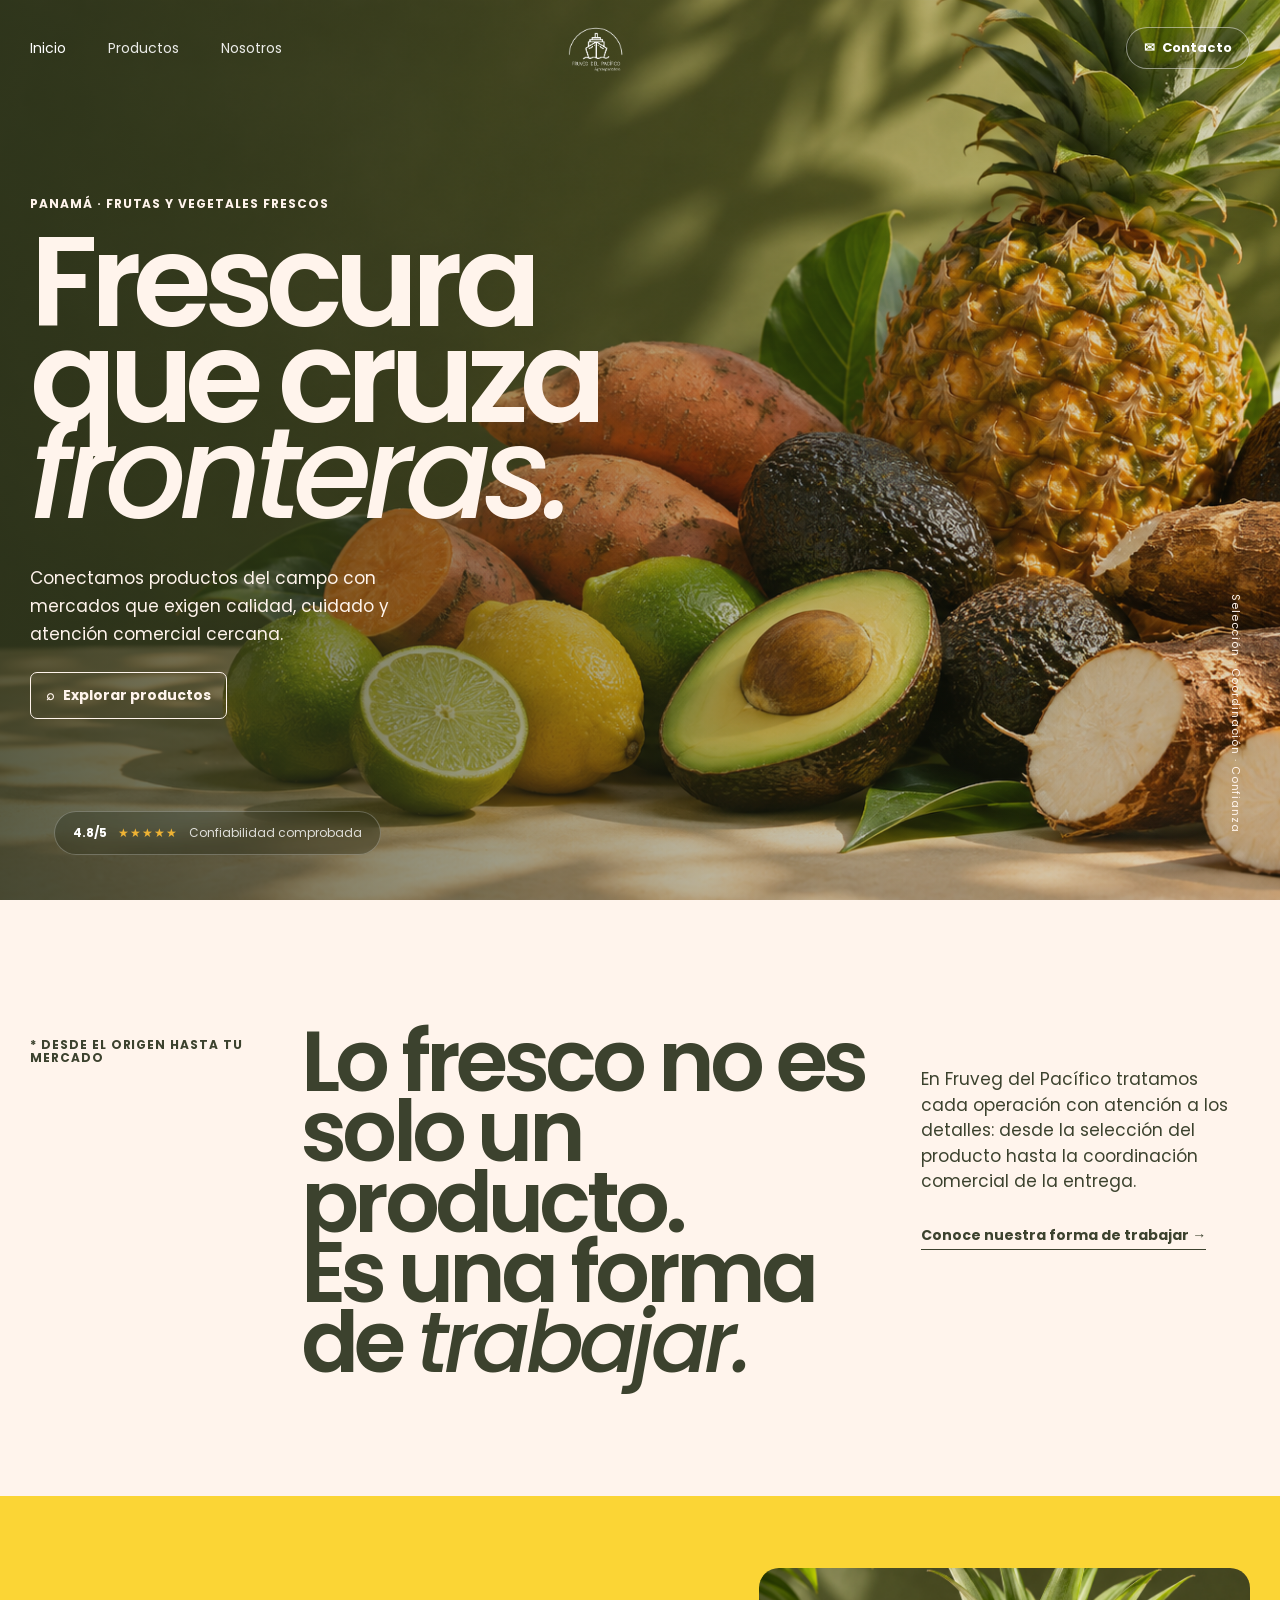
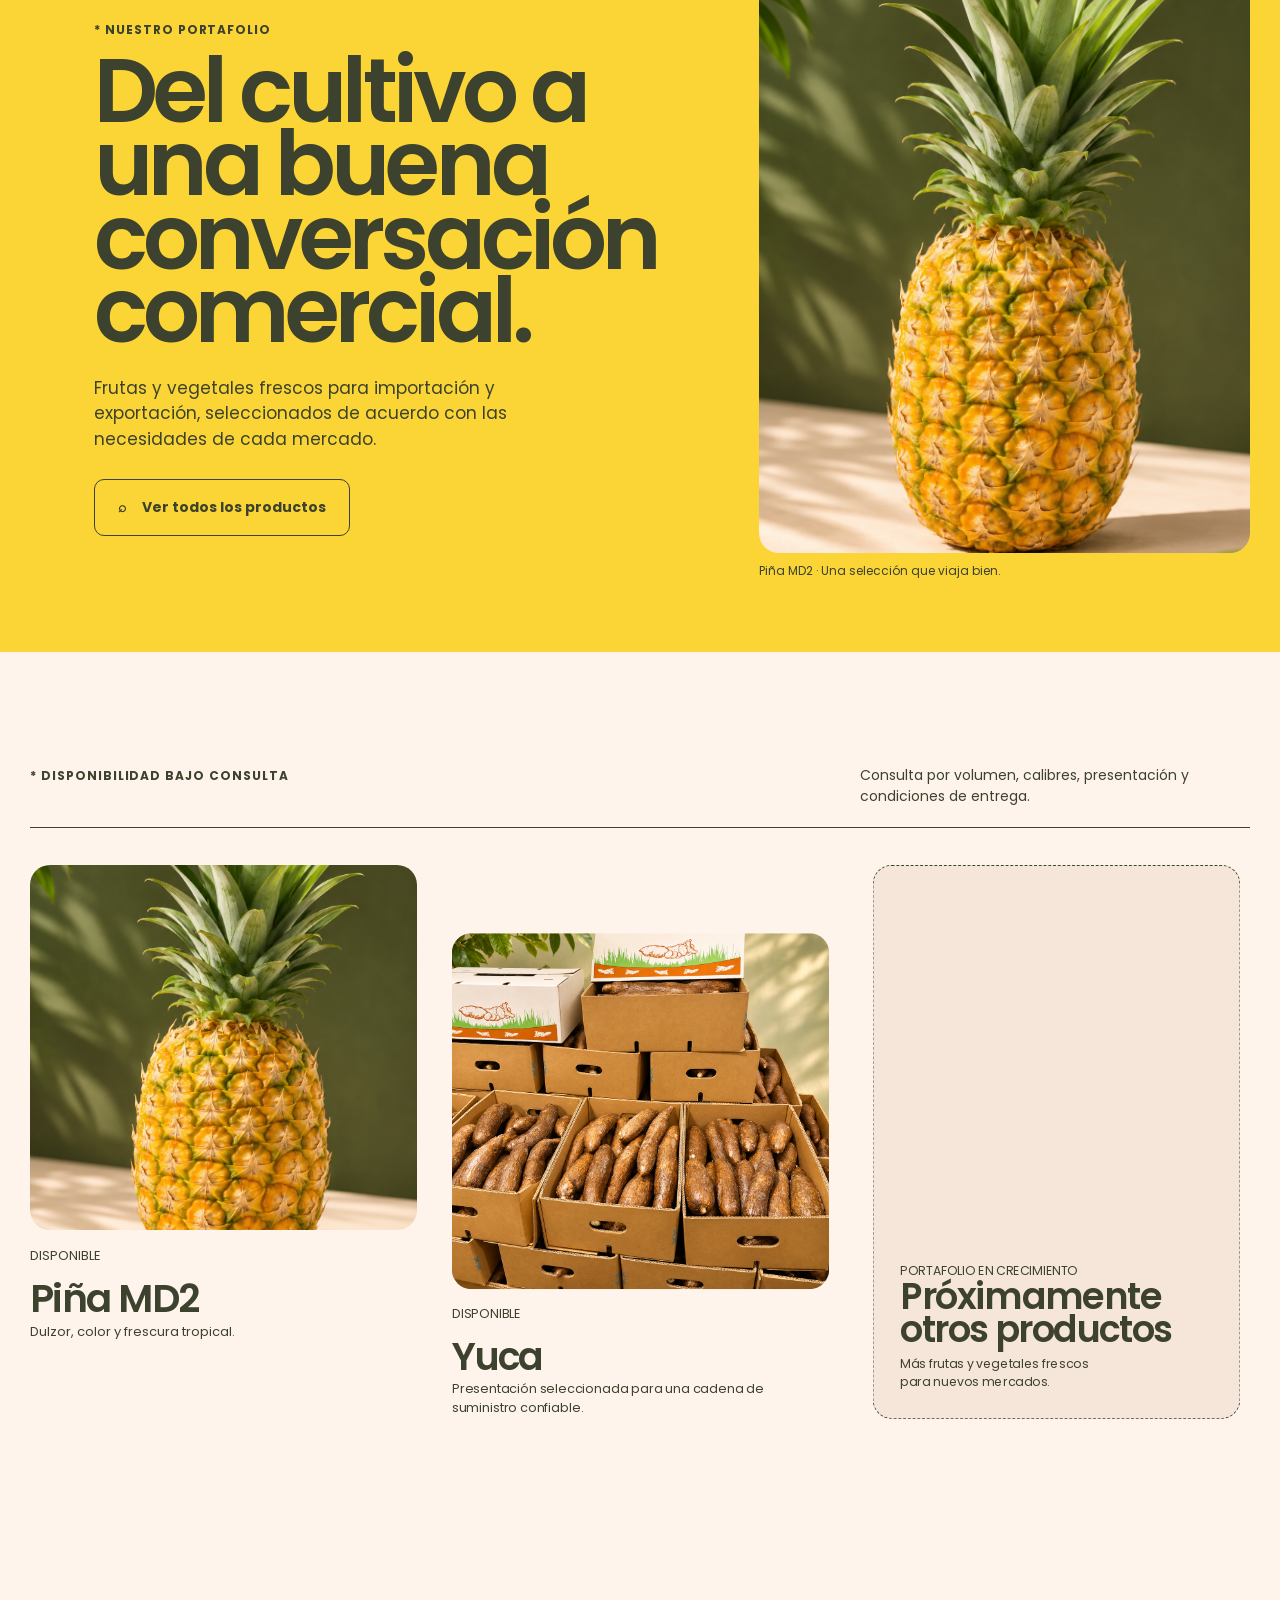
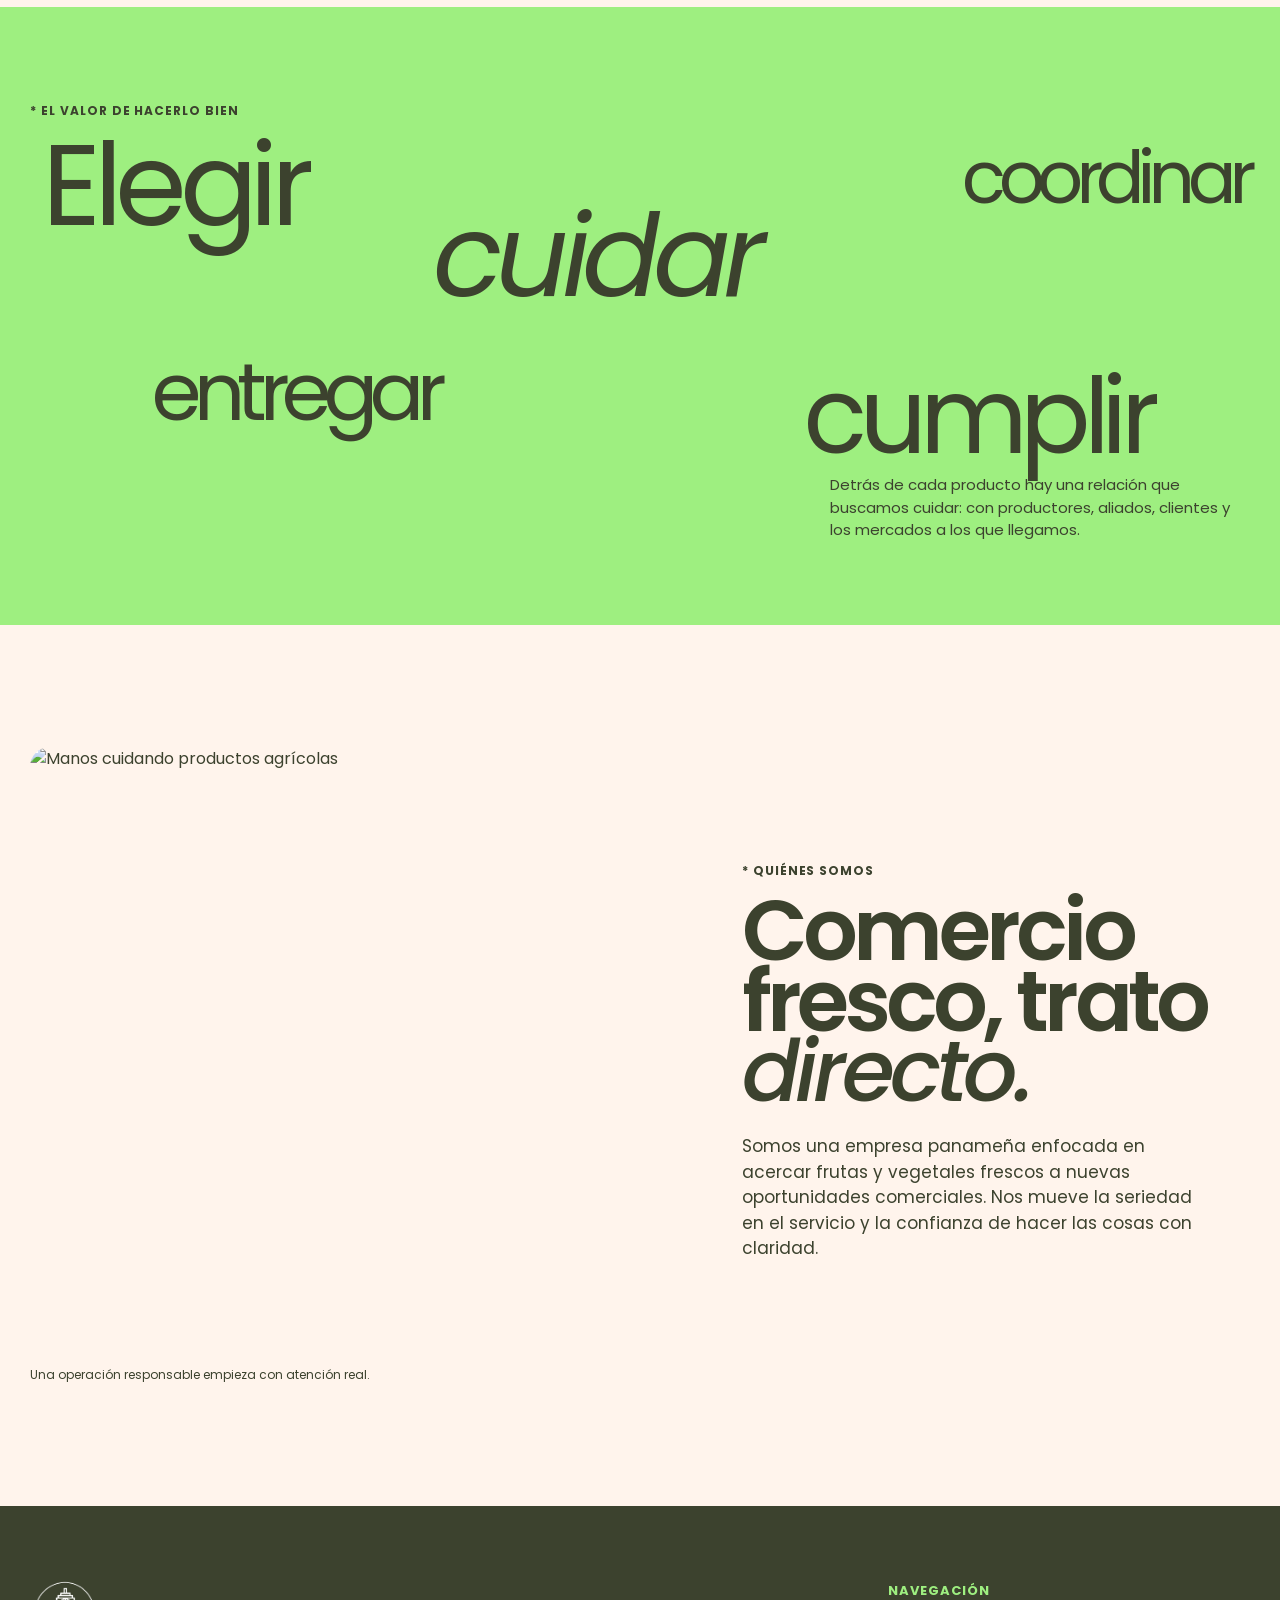
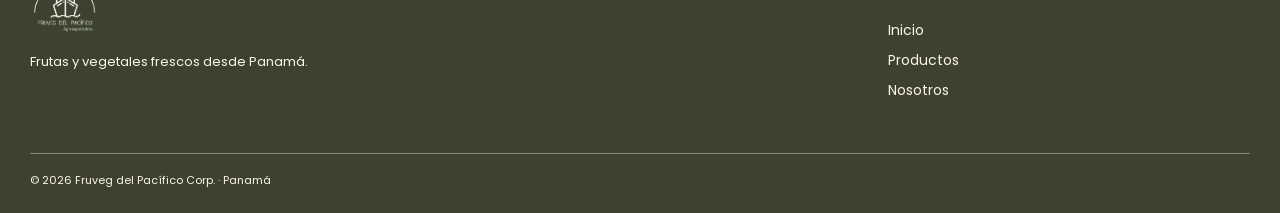
==== index.html @ 5fc692c6 "Add Fruveg favicon" ====
<!doctype html>
<html lang="es">
<head>
  <meta charset="utf-8">
  <meta name="viewport" content="width=device-width,initial-scale=1">
  <link rel="icon" type="image/png" sizes="192x192" href="resources/favicon.png">
  <link rel="apple-touch-icon" href="resources/favicon.png">
  <meta name="description" content="Fruveg del Pacífico conecta productos frescos de Panamá con mercados internacionales.">
  <title>Fruveg del Pacífico | Frescura que cruza fronteras</title>
  <link rel="preconnect" href="https://fonts.googleapis.com">
  <link rel="preconnect" href="https://fonts.gstatic.com" crossorigin>
  <link href="https://fonts.googleapis.com/css2?family=Poppins:ital,wght@0,400;0,500;0,600;0,700;1,500;1,600&display=swap" rel="stylesheet">
  <link rel="stylesheet" href="home.css">
  <link rel="stylesheet" href="branding.css">
  <link rel="stylesheet" href="enhancements.css">
</head>
<body>
  <div class="skiper10-preloader" aria-label="Cargando sitio"><div class="skiper10-stairs" aria-hidden="true"><i></i><i></i><i></i><i></i><i></i><i></i></div><img class="skiper10-mark" src="resources/logo-olive.png" alt=""></div>
  <a class="skip" href="#contenido">Saltar al contenido</a>

  <header class="site-header figma-home-header">
    <div class="nav-wrap">
      <nav id="main-nav" aria-label="Navegación principal"><a class="active" href="#inicio">Inicio</a><a href="productos.html">Productos</a><a href="#nosotros">Nosotros</a></nav>
      <a class="wordmark" href="#inicio" aria-label="Fruveg del Pacífico, inicio"><span>Fruveg</span><small>del Pacífico</small></a>
      <div class="header-tools"><a class="contact-pill" href="mailto:jorgepenadogrande@gmail.com"><span aria-hidden="true">✉</span><span class="button-label">Contacto</span></a><button class="mobile-menu" aria-expanded="false" aria-controls="main-nav" aria-label="Abrir menú"><span aria-hidden="true">☰</span><span class="button-label">Menú</span></button></div>
    </div>
  </header>

  <main id="contenido">
    <section id="inicio" class="hero figma-home-hero" aria-labelledby="hero-title">
      <img src="resources/hero-produce.png" alt="Piña, aguacate Hass, limón, camote y yuca frescos">
      <div class="hero-shade"></div>
      <div class="hero-content">
        <p class="kicker">PANAMÁ · FRUTAS Y VEGETALES FRESCOS</p>
        <h1 id="hero-title">Frescura<br>que cruza<br><em>fronteras.</em></h1>
        <div class="hero-bottom"><p>Conectamos productos del campo con mercados que exigen calidad, cuidado y atención comercial cercana.</p><a class="outline-button" href="productos.html"><span aria-hidden="true">⌕</span> Explorar productos</a></div>
      </div>
      <div class="hero-reliability" aria-label="Confiabilidad 4.8 de 5 estrellas"><span class="reliability-score">4.8/5</span><span class="reliability-stars" aria-hidden="true">★★★★★</span><span>Confiabilidad comprobada</span></div>
      <p class="hero-side">Selección · Coordinación · Confianza</p>
    </section>

    <section class="intro-band"><div class="loose-container intro-grid"><p class="micro">* DESDE EL ORIGEN HASTA TU MERCADO</p><h2>Lo fresco no es solo un producto.<br>Es una forma de <em>trabajar.</em></h2><div><p>En Fruveg del Pacífico tratamos cada operación con atención a los detalles: desde la selección del producto hasta la coordinación comercial de la entrega.</p><a class="text-link" href="#nosotros">Conoce nuestra forma de trabajar →</a></div></div></section>

    <section id="productos" class="mustard-band"><div class="loose-container product-feature"><div class="feature-copy"><p class="micro">* NUESTRO PORTAFOLIO</p><h2>Del cultivo a una buena conversación comercial.</h2><p>Frutas y vegetales frescos para importación y exportación, seleccionados de acuerdo con las necesidades de cada mercado.</p><a class="ink-button" href="productos.html"><span aria-hidden="true">⌕</span> Ver todos los productos</a></div><figure><img src="resources/pina-md2-editorial.png" alt="Piña MD2 en cultivo"><figcaption>Piña MD2 · Una selección que viaja bien.</figcaption></figure></div></section>

    <section class="product-notes"><div class="loose-container"><div class="section-top"><p class="micro">* DISPONIBILIDAD BAJO CONSULTA</p><p>Consulta por volumen, calibres, presentación y condiciones de entrega.</p></div><div class="product-row skiper16-stack"><article class="product-card"><img src="resources/pina-md2-editorial.png" alt="Piña MD2 fresca"><p class="tag">DISPONIBLE</p><h3>Piña MD2</h3><p>Dulzor, color y frescura tropical.</p></article><article class="product-card"><img src="resources/yuca-editorial.png" alt="Yuca fresca en cajas de exportación"><p class="tag">DISPONIBLE</p><h3>Yuca</h3><p>Presentación seleccionada para una cadena de suministro confiable.</p></article><article class="product-card coming-soon"><p class="tag">PORTAFOLIO EN CRECIMIENTO</p><h3>Próximamente otros productos</h3><p>Más frutas y vegetales frescos para nuevos mercados.</p></article></div></div></section>

    <section class="green-band"><div class="loose-container"><p class="micro">* EL VALOR DE HACERLO BIEN</p><div class="word-cluster" aria-label="Nuestros valores"><span>Elegir</span><span>cuidar</span><span>coordinar</span><span>entregar</span><span>cumplir</span></div><p class="green-note">Detrás de cada producto hay una relación que buscamos cuidar: con productores, aliados, clientes y los mercados a los que llegamos.</p></div></section>

    <section id="nosotros" class="story-section"><div class="loose-container story-split"><figure><img src="https://images.unsplash.com/photo-1464226184884-fa280b87c399?auto=format&fit=crop&w=1300&q=85" alt="Manos cuidando productos agrícolas"><figcaption>Una operación responsable empieza con atención real.</figcaption></figure><div><p class="micro">* QUIÉNES SOMOS</p><h2>Comercio fresco, trato <em>directo.</em></h2><p>Somos una empresa panameña enfocada en acercar frutas y vegetales frescos a nuevas oportunidades comerciales. Nos mueve la seriedad en el servicio y la confianza de hacer las cosas con claridad.</p></div></div></section>
  </main>

  <footer><div class="loose-container footer-grid"><div><a class="wordmark" href="#inicio"><span>Fruveg</span><small>del Pacífico</small></a><p>Frutas y vegetales frescos desde Panamá.</p></div><div><p class="micro">NAVEGACIÓN</p><a href="#inicio">Inicio</a><a href="productos.html">Productos</a><a href="#nosotros">Nosotros</a></div></div><div class="loose-container copyright">© 2026 Fruveg del Pacífico Corp. · Panamá</div></footer>
  <script src="landing.js"></script>
</body>
</html>
---- home.css ----
:root{--ink:#3c422e;--cream:#fff4ec;--peach:#f6e6d9;--green:#9eef80;--yellow:#fbd535;--cta:#d1e030;--body:'Lora',Georgia,serif;--display:'Cormorant Garamond',Georgia,serif}*{box-sizing:border-box}html{scroll-behavior:smooth}body{margin:0;background:var(--cream);color:var(--ink);font:16px/1.5 var(--body)}a{color:inherit;text-decoration:none}img{display:block;width:100%;object-fit:cover}.skip{position:absolute;left:-9999px}.skip:focus{left:20px;top:20px;z-index:100;background:var(--cream);padding:10px}.loose-container{width:min(1370px,calc(100% - 60px));margin:auto}.site-header{height:92px;background:var(--cream);border-bottom:1px solid var(--ink);position:relative;z-index:10}.nav-wrap{height:100%;width:min(1370px,calc(100% - 60px));margin:auto;display:flex;align-items:center;justify-content:space-between;gap:28px}.wordmark{display:flex;flex-direction:column;font-family:var(--display);font-size:33px;font-weight:700;line-height:.62;letter-spacing:-.04em}.wordmark small{font:600 10px/1 var(--body);letter-spacing:.15em;text-transform:uppercase;margin:8px 0 0 2px}.site-header nav{display:flex;gap:27px;margin-left:auto;font-size:14px}.site-header nav a{border-bottom:1px solid transparent;padding:8px 0}.site-header nav a:hover,.site-header nav .active{border-color:var(--ink)}.contact-pill{border:1px solid var(--ink);border-radius:999px;padding:10px 17px;font-size:13px;font-weight:700;white-space:nowrap}.contact-pill:hover{background:var(--cta)}.mobile-menu{display:none;background:none;border:0;color:var(--ink);font:700 14px var(--body)}.hero{min-height:calc(100vh - 92px);min-height:720px;position:relative;overflow:hidden;color:var(--cream);background:var(--ink)}.hero>img{position:absolute;inset:0;height:100%;object-position:center}.hero-shade{position:absolute;inset:0;background:linear-gradient(90deg,rgba(42,50,28,.77),rgba(42,50,28,.28) 60%,rgba(42,50,28,.12))}.hero-content{position:relative;z-index:1;width:min(1370px,calc(100% - 60px));margin:auto;padding:112px 0 60px}.kicker,.micro{font-size:12px;font-weight:700;letter-spacing:.08em;line-height:1.1}.hero h1{margin:24px 0 42px;font:600 clamp(72px,10vw,150px)/.75 var(--display);letter-spacing:-.065em}.hero h1 em,h2 em{font-weight:500}.hero-bottom{display:flex;align-items:end;gap:45px}.hero-bottom p{max-width:375px;margin:0;font-size:17px}.outline-button,.ink-button,.cream-button{display:inline-flex;align-items:center;gap:16px;border:1px solid currentColor;border-radius:10px;padding:17px 23px;font-size:14px;font-weight:700;transition:.2s}.outline-button:hover{background:var(--cream);color:var(--ink)}.hero-side{position:absolute;z-index:1;right:25px;bottom:67px;writing-mode:vertical-rl;font-size:11px;letter-spacing:.08em}.intro-band{padding:126px 0 118px}.intro-grid{display:grid;grid-template-columns:.55fr 1.4fr .8fr;align-items:start;gap:45px}.intro-grid h2,.feature-copy h2,.story-split h2,.contact-layout h2{font:600 clamp(54px,6.7vw,101px)/.82 var(--display);letter-spacing:-.055em;margin:0}.intro-grid>div{padding-top:24px}.intro-grid>div p{font-size:17px}.text-link{display:inline-block;margin-top:13px;border-bottom:1px solid var(--ink);font-size:14px;font-weight:700;padding-bottom:3px}.text-link:hover{color:#6d8238}.mustard-band{background:var(--yellow);padding:72px 0}.product-feature{display:grid;grid-template-columns:1fr 1fr;gap:8vw;align-items:center}.feature-copy{padding:25px 0 25px 5vw}.feature-copy h2{font-size:clamp(60px,7vw,107px);margin:18px 0 28px}.feature-copy>p:not(.micro){font-size:17px;max-width:430px}.ink-button{margin-top:10px}.ink-button:hover{background:var(--ink);color:var(--yellow)}.product-feature figure,.story-split figure{margin:0}.product-feature img{height:585px;border-radius:20px}.product-feature figcaption,.story-split figcaption{font-size:12px;margin-top:9px}.product-notes{padding:105px 0 123px}.section-top{display:flex;justify-content:space-between;align-items:baseline;border-bottom:1px solid var(--ink);padding-bottom:20px}.section-top p:last-child{max-width:390px;margin:0;font-size:14px}.product-row{display:grid;grid-template-columns:1.15fr 1fr 1fr;gap:30px;margin:37px 0}.product-row article:nth-child(2){padding-top:70px}.product-row article:nth-child(3){padding-top:25px}.product-row img{height:365px;border-radius:20px}.product-row h3{font:600 39px/.9 var(--display);letter-spacing:-.04em;margin:16px 0 6px}.product-row p{font-size:13px;margin:0}.green-band{overflow:hidden;background:var(--green);padding:85px 0 68px}.word-cluster{height:330px;position:relative;font-family:var(--display);font-size:clamp(54px,9vw,139px);line-height:.72;letter-spacing:-.065em}.word-cluster span{position:absolute}.word-cluster span:nth-child(1){top:15px;left:1%}.word-cluster span:nth-child(2){top:86px;left:33%;font-style:italic}.word-cluster span:nth-child(3){top:23px;right:0;font-size:.63em}.word-cluster span:nth-child(4){bottom:38px;left:10%;font-size:.7em}.word-cluster span:nth-child(5){bottom:5px;right:8%;font-size:.91em}.green-note{max-width:420px;margin-left:auto;font-size:15px}.story-section{padding:122px 0}.story-split{display:grid;grid-template-columns:1.08fr .92fr;gap:9vw;align-items:center}.story-split img{height:610px;border-radius:20px}.story-split h2{margin:18px 0 28px}.story-split p:not(.micro){font-size:17px;max-width:460px}.contact-band{background:var(--peach);padding:100px 0}.contact-layout{display:grid;grid-template-columns:.7fr 1.5fr .8fr;gap:35px;align-items:end}.contact-layout h2{font-size:clamp(62px,7vw,110px)}.contact-layout>div p{font-size:16px}.cream-button{margin-top:10px;background:var(--cream)}.cream-button:hover{background:var(--cta)}footer{background:var(--ink);color:var(--cream);padding:65px 0 24px}footer .wordmark{font-size:37px}footer .micro{color:var(--green)}.footer-grid{display:grid;grid-template-columns:1.6fr .65fr 1fr;gap:30px;padding-bottom:52px}.footer-grid p{font-size:13px}.footer-grid>div:nth-child(n+2){display:flex;flex-direction:column;gap:9px;font-size:14px}.footer-grid a:hover{color:var(--green)}.copyright{border-top:1px solid rgba(255,244,236,.4);padding-top:18px;font-size:11px}@media(max-width:760px){.loose-container,.nav-wrap,.hero-content{width:min(100% - 34px,1370px)}.site-header{height:77px}.site-header nav{display:none;position:absolute;left:0;right:0;top:77px;background:var(--cream);padding:24px 17px;border-bottom:1px solid var(--ink);flex-direction:column;gap:14px}.site-header nav.open{display:flex}.mobile-menu{display:block;margin-left:auto}.contact-pill{padding:9px 13px}.hero{min-height:650px}.hero-content{padding-top:82px}.hero h1{font-size:clamp(67px,20vw,105px);margin:21px 0 30px}.hero-bottom{display:block}.hero-bottom p{font-size:15px;margin-bottom:24px}.hero-side{display:none}.intro-band,.story-section{padding:76px 0}.intro-grid,.product-feature,.story-split,.contact-layout{grid-template-columns:1fr;gap:30px}.intro-grid h2,.feature-copy h2,.story-split h2,.contact-layout h2{font-size:clamp(58px,17vw,85px)}.feature-copy{padding:0}.mustard-band{padding:56px 0}.product-feature img{height:420px}.product-notes{padding:72px 0}.section-top{display:block}.section-top p:last-child{margin-top:13px}.product-row{grid-template-columns:1fr;gap:35px}.product-row article:nth-child(2),.product-row article:nth-child(3){padding-top:0}.product-row img{height:380px}.green-band{padding:62px 0}.word-cluster{height:260px;font-size:clamp(53px,17vw,85px)}.word-cluster span:nth-child(1){left:0}.word-cluster span:nth-child(2){left:23%;top:71px}.word-cluster span:nth-child(3){top:15px}.word-cluster span:nth-child(4){bottom:46px;left:0}.word-cluster span:nth-child(5){right:0}.story-split img{height:440px}.contact-band{padding:70px 0}.footer-grid{grid-template-columns:1fr;gap:30px}.footer-grid>div:nth-child(n+2){gap:8px}}@media(prefers-reduced-motion:reduce){*,*:before,*:after{scroll-behavior:auto!important;transition:none!important}}
/* Inicio conserva su contenido; solo el marco superior adopta la estructura del diseño Figma. */
.figma-home-header{position:absolute;inset:0 0 auto;z-index:10;height:96px;background:transparent;border:0;color:rgba(255,255,255,.9)}
.figma-home-header .nav-wrap{display:grid;grid-template-columns:1fr auto 1fr;gap:26px}
.figma-home-header #main-nav{margin:0;justify-self:start;display:flex;gap:42px}
.figma-home-header #main-nav a{padding:8px 0;border:0;color:inherit}
.figma-home-header #main-nav a:hover,.figma-home-header #main-nav .active{color:#fff;border:0}
.figma-home-header .wordmark{justify-self:center;filter:brightness(0) invert(1)}
.header-tools{justify-self:end;display:flex;align-items:center;gap:10px}
.figma-home-header .contact-pill{display:inline-flex;align-items:center;gap:7px;border-color:rgba(255,255,255,.48);color:#fff;background:rgba(9,18,10,.14)}
.figma-home-header .contact-pill:hover{background:#d27412;border-color:#d27412}
.figma-home-header .mobile-menu{color:#fff;border:1px solid rgba(255,255,255,.48);border-radius:999px;padding:8px 10px;background:rgba(9,18,10,.14)}
.figma-home-hero{min-height:100svh}
.figma-home-hero .hero-content{padding-top:185px}
.figma-home-hero .hero-bottom{display:block;max-width:470px}
.figma-home-hero .hero-bottom p{margin-bottom:24px;line-height:1.65}
.figma-home-hero .outline-button{gap:9px;padding:12px 15px;border-radius:7px}

@media(max-width:760px){
  .figma-home-header{height:78px}
  .figma-home-header .nav-wrap{grid-template-columns:1fr auto;width:min(100% - 34px,1370px)}
  .figma-home-header .wordmark{justify-self:start;filter:brightness(0) invert(1)}
  .figma-home-header #main-nav{top:70px;left:auto;right:17px;width:160px;border:0;border-radius:13px;background:rgba(18,26,15,.95);box-shadow:0 10px 30px rgba(0,0,0,.22)}
  .figma-home-header #main-nav.open{display:flex}
  .figma-home-header #main-nav a{padding:10px}
  .figma-home-header .mobile-menu{display:inline-flex;align-items:center;gap:6px;font-size:12px}
  .figma-home-hero{min-height:660px}
  .figma-home-hero .hero-content{padding-top:130px}
  .header-tools .button-label{position:absolute;width:1px;height:1px;overflow:hidden;clip:rect(0,0,0,0)}
  .figma-home-header .contact-pill,.figma-home-header .mobile-menu{min-width:38px;justify-content:center}
}

@media(max-width:760px){
  .figma-home-header #main-nav{display:none}
  .figma-home-header #main-nav.open{display:flex}
  .figma-home-hero{min-height:100svh;height:100svh}
}

.hero-reliability{position:absolute;z-index:2;left:4.2%;bottom:45px;display:flex;align-items:center;gap:11px;padding:12px 18px;border:1px solid rgba(255,255,255,.25);border-radius:999px;background:rgba(17,28,14,.28);color:#fff;backdrop-filter:blur(10px);font-size:12px}
.reliability-score{font-weight:700}.reliability-stars{color:#efb334;letter-spacing:1px}.hero-reliability span:last-child{color:rgba(255,255,255,.82)}
@media(max-width:760px){.hero-reliability{left:17px;bottom:27px;gap:8px;padding:10px 13px;font-size:10px}.reliability-stars{font-size:11px}}
---- branding.css ----
@import url('https://fonts.googleapis.com/css2?family=Poppins:ital,wght@0,400;0,500;0,600;0,700;1,500;1,600&display=swap');

:root { --body: 'Poppins', Arial, sans-serif; --display: 'Poppins', Arial, sans-serif; }
body, button, input, textarea, select { font-family: var(--body); }
h1, h2, h3, .hero h1, .intro-grid h2, .feature-copy h2, .story-split h2, .contact-layout h2 { font-family: var(--display); }

/* The supplied brand mark is used consistently, with an olive version on light surfaces. */
.wordmark, .brand { background: url('resources/logo-olive.png') left center / contain no-repeat; font-size: 0 !important; line-height: 0; }
.wordmark { width: 150px; height: 60px; flex: 0 0 150px; }
.brand { width: 178px; height: 58px; flex: 0 0 178px; }
.wordmark > *, .brand-mark { display: none !important; }
footer .wordmark, footer .brand { filter: brightness(0) invert(1); }
footer .wordmark { width: 178px; height: 68px; flex-basis: 178px; }
footer .brand { width: 190px; height: 64px; flex-basis: 190px; }
footer .footer-grid { grid-template-columns: 1.6fr .7fr; }

@media (max-width: 760px) {
  .wordmark { width: 128px; height: 52px; flex-basis: 128px; }
  .brand { width: 145px; height: 50px; flex-basis: 145px; }
}
---- enhancements.css ----
/* Static implementation of the requested Skiper interactions. */
.skiper10-preloader{position:fixed;inset:0;z-index:9999;display:grid;place-items:center;overflow:hidden;background:var(--ink);transition:opacity .55s ease,visibility .55s ease}.skiper10-preloader.is-done{opacity:0;visibility:hidden;pointer-events:none}.skiper10-mark{position:relative;z-index:2;width:min(180px,46vw);filter:brightness(0) invert(1);animation:loader-mark 1.8s ease-in-out infinite}.skiper10-stairs{position:absolute;inset:0;display:grid;grid-template-columns:repeat(6,1fr)}.skiper10-stairs i{background:var(--green);transform:translateY(105%);animation:stairs-up 1.25s cubic-bezier(.77,0,.18,1) infinite alternate}.skiper10-stairs i:nth-child(2),.skiper10-stairs i:nth-child(5){background:var(--yellow);animation-delay:.12s}.skiper10-stairs i:nth-child(3),.skiper10-stairs i:nth-child(6){background:var(--peach);animation-delay:.24s}.skiper10-stairs i:nth-child(4){background:#6d8238;animation-delay:.36s}@keyframes stairs-up{to{transform:translateY(0)}}@keyframes loader-mark{50%{transform:scale(1.04);opacity:.78}}

.scroll-reveal{opacity:0;transform:translateY(28px);transition:opacity .75s ease,transform .75s cubic-bezier(.2,.7,.2,1)}.scroll-reveal.is-visible{opacity:1;transform:translateY(0)}.product-row{position:relative}.skiper16-stack{display:grid;grid-template-columns:repeat(3,1fr);gap:30px;margin:37px 0}.skiper16-stack .product-card{position:sticky;top:110px;background:var(--cream);padding-bottom:16px;transform-origin:center top;transition:transform .25s ease,filter .25s ease}.skiper16-stack .product-card:nth-child(2){top:136px}.skiper16-stack .product-card:nth-child(3){top:162px}.skiper16-stack .product-card img{height:365px;border-radius:20px}.product-card.coming-soon{display:flex;min-height:365px;flex-direction:column;justify-content:end;padding:28px;border:1px dashed var(--ink);border-radius:20px;background:var(--peach)}.product-card.coming-soon h3{margin:0 0 8px;font-size:clamp(29px,3vw,42px)}.product-card.coming-soon p{margin:0;max-width:220px}.product-card .tag{margin-top:16px}

@media(max-width:760px){body{font-size:14px}.hero{min-height:580px}.hero h1{font-size:clamp(47px,14vw,68px);line-height:.84}.hero-content{padding-top:66px}.kicker,.micro{font-size:10px}.intro-grid h2,.feature-copy h2,.story-split h2,.contact-layout h2{font-size:clamp(37px,11vw,54px);line-height:.92}.feature-copy>p:not(.micro),.intro-grid>div p,.story-split p:not(.micro){font-size:14px}.product-row{margin-top:25px}.skiper16-stack{grid-template-columns:1fr;gap:22px}.skiper16-stack .product-card,.skiper16-stack .product-card:nth-child(n){position:relative;top:auto;padding-bottom:0}.skiper16-stack .product-card img,.product-card.coming-soon{height:285px;min-height:285px}.product-card h3{font-size:31px}.word-cluster{font-size:clamp(42px,13vw,64px);height:210px}.green-note{font-size:13px}.footer-grid{grid-template-columns:1fr}.skiper10-stairs{grid-template-columns:repeat(4,1fr)}}
@media(prefers-reduced-motion:reduce){.skiper10-stairs i,.skiper10-mark{animation:none}.scroll-reveal{opacity:1;transform:none;transition:none}}
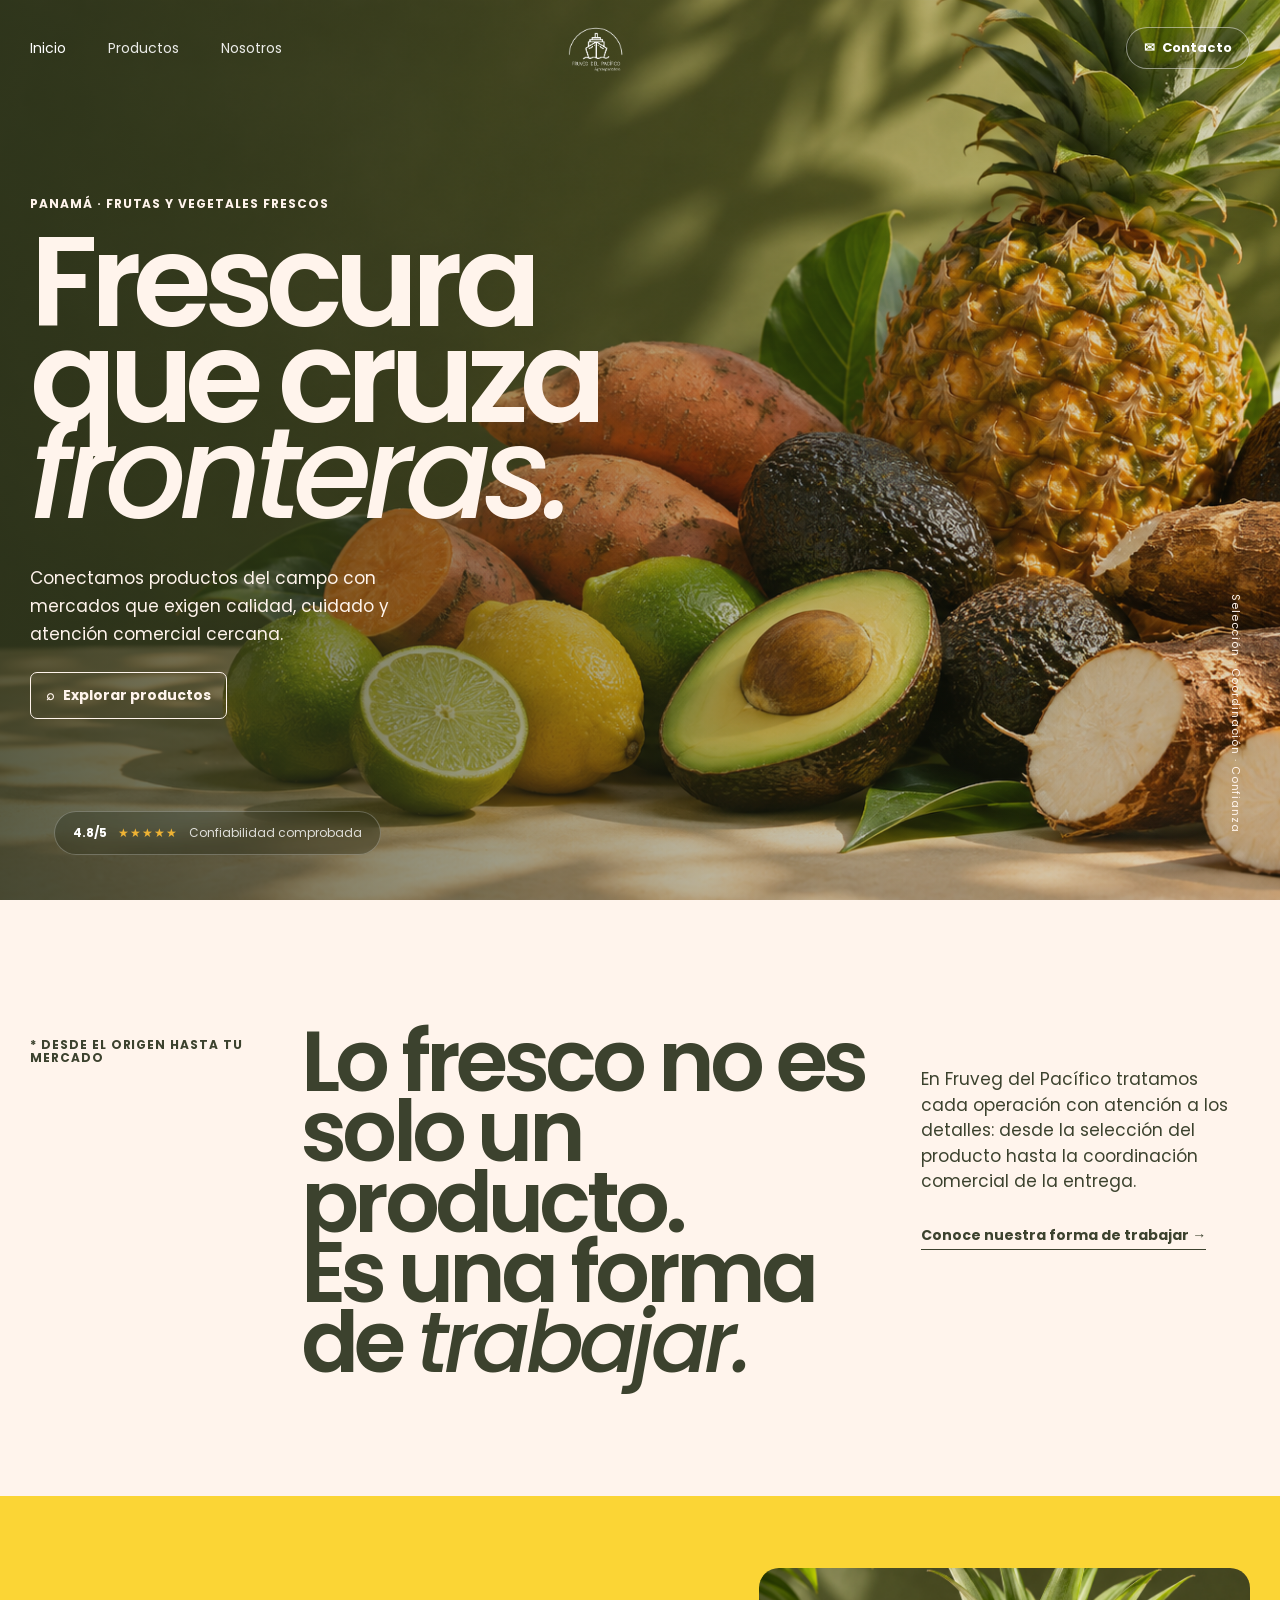
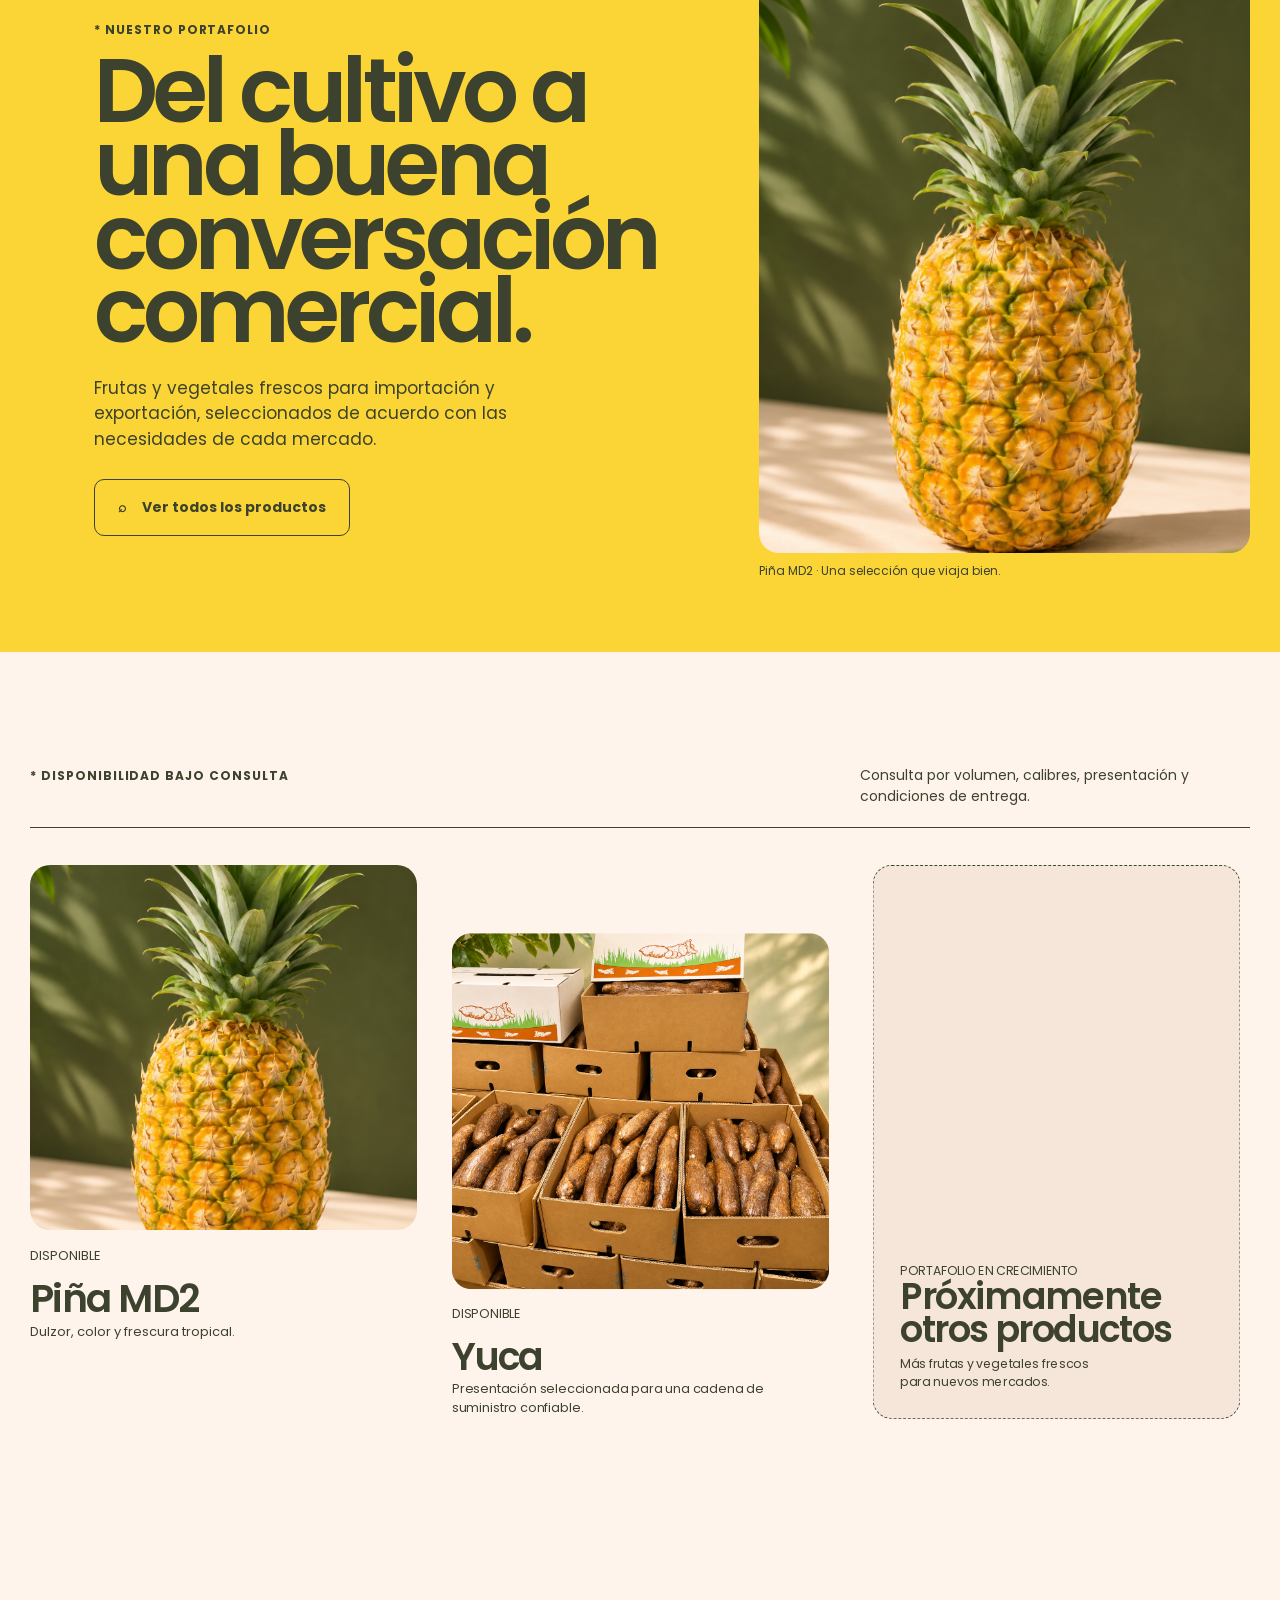
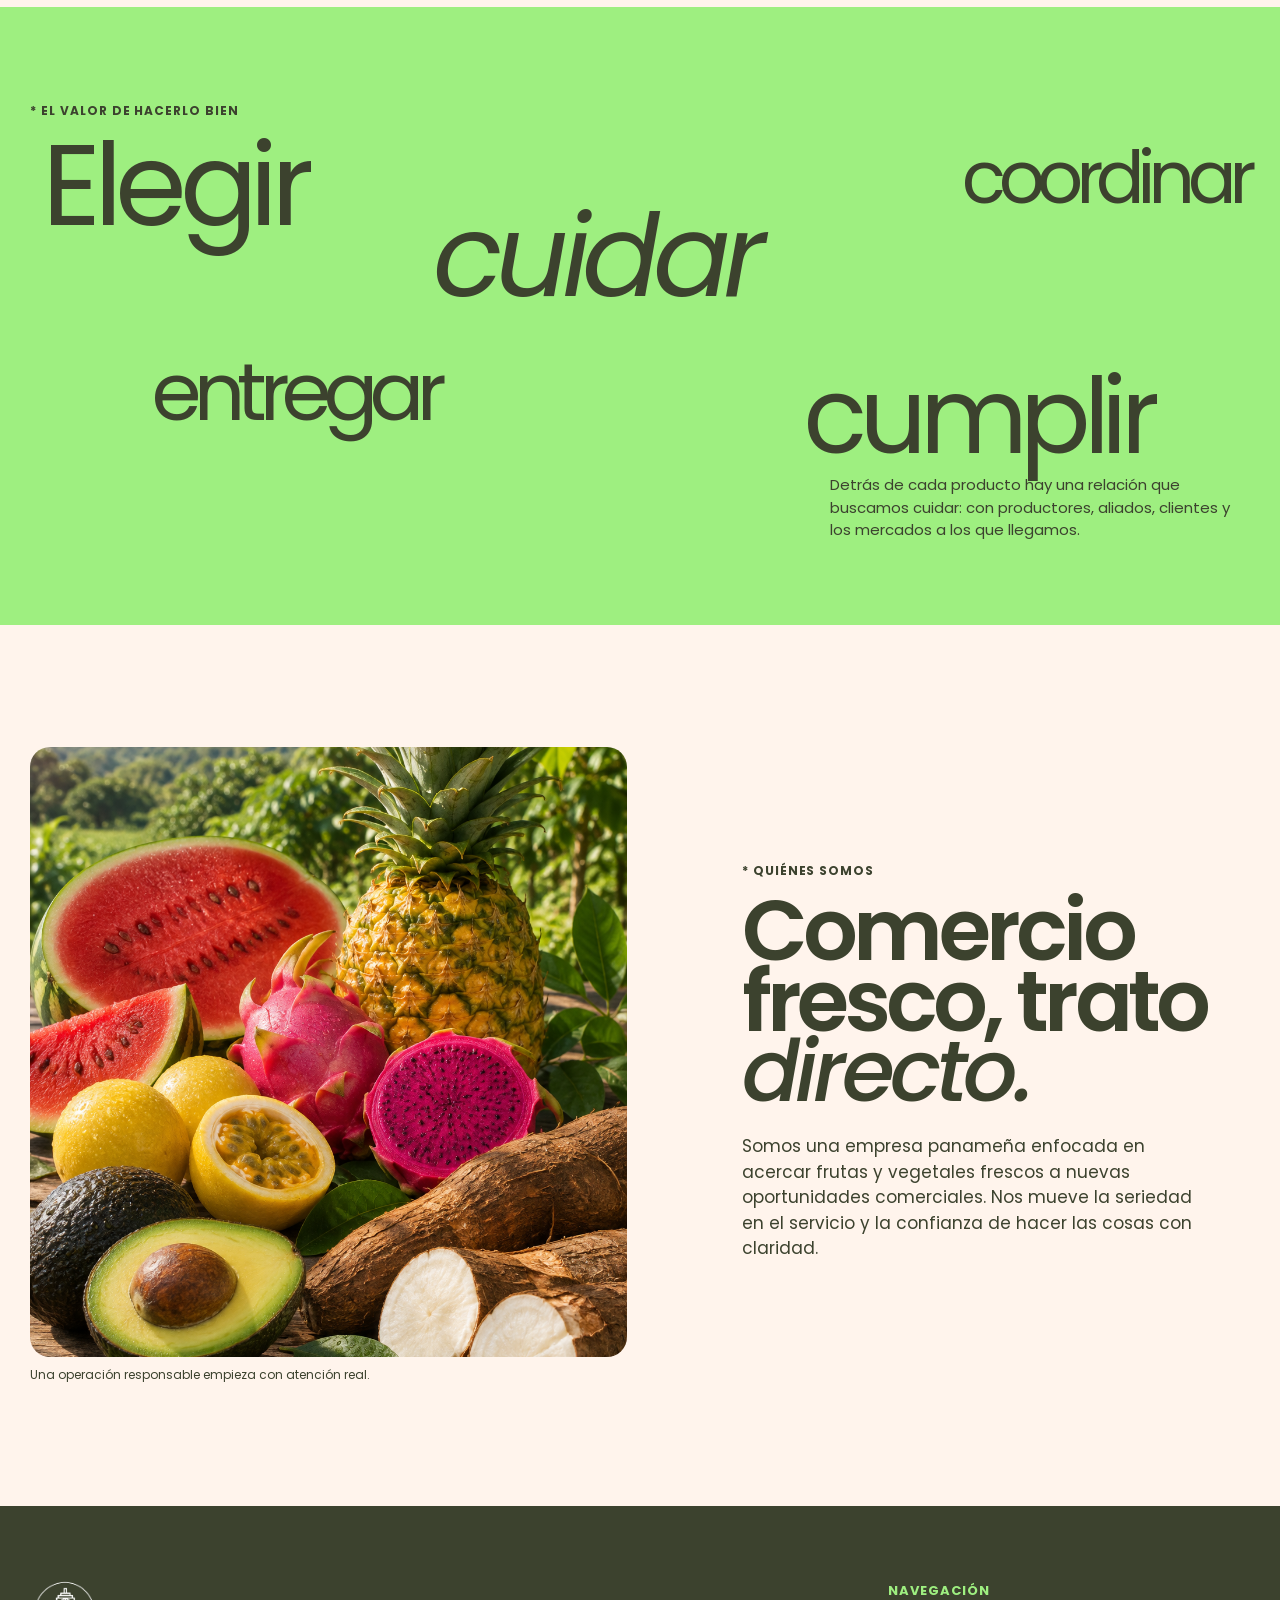
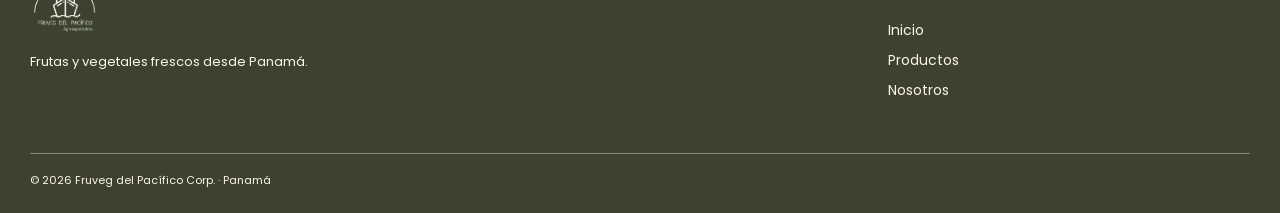
==== commit 2b146622: "Add custom harvest image to about section" ====
--- a/index.html
+++ b/index.html
@@ -47,7 +47,7 @@
 
     <section class="green-band"><div class="loose-container"><p class="micro">* EL VALOR DE HACERLO BIEN</p><div class="word-cluster" aria-label="Nuestros valores"><span>Elegir</span><span>cuidar</span><span>coordinar</span><span>entregar</span><span>cumplir</span></div><p class="green-note">Detrás de cada producto hay una relación que buscamos cuidar: con productores, aliados, clientes y los mercados a los que llegamos.</p></div></section>
 
-    <section id="nosotros" class="story-section"><div class="loose-container story-split"><figure><img src="https://images.unsplash.com/photo-1464226184884-fa280b87c399?auto=format&fit=crop&w=1300&q=85" alt="Manos cuidando productos agrícolas"><figcaption>Una operación responsable empieza con atención real.</figcaption></figure><div><p class="micro">* QUIÉNES SOMOS</p><h2>Comercio fresco, trato <em>directo.</em></h2><p>Somos una empresa panameña enfocada en acercar frutas y vegetales frescos a nuevas oportunidades comerciales. Nos mueve la seriedad en el servicio y la confianza de hacer las cosas con claridad.</p></div></div></section>
+    <section id="nosotros" class="story-section"><div class="loose-container story-split"><figure><img src="resources/quienes-somos-cosecha.png" alt="Cosecha de maracuyá, pitahaya, piña, yuca, aguacate y sandía"><figcaption>Una operación responsable empieza con atención real.</figcaption></figure><div><p class="micro">* QUIÉNES SOMOS</p><h2>Comercio fresco, trato <em>directo.</em></h2><p>Somos una empresa panameña enfocada en acercar frutas y vegetales frescos a nuevas oportunidades comerciales. Nos mueve la seriedad en el servicio y la confianza de hacer las cosas con claridad.</p></div></div></section>
   </main>
 
   <footer><div class="loose-container footer-grid"><div><a class="wordmark" href="#inicio"><span>Fruveg</span><small>del Pacífico</small></a><p>Frutas y vegetales frescos desde Panamá.</p></div><div><p class="micro">NAVEGACIÓN</p><a href="#inicio">Inicio</a><a href="productos.html">Productos</a><a href="#nosotros">Nosotros</a></div></div><div class="loose-container copyright">© 2026 Fruveg del Pacífico Corp. · Panamá</div></footer>
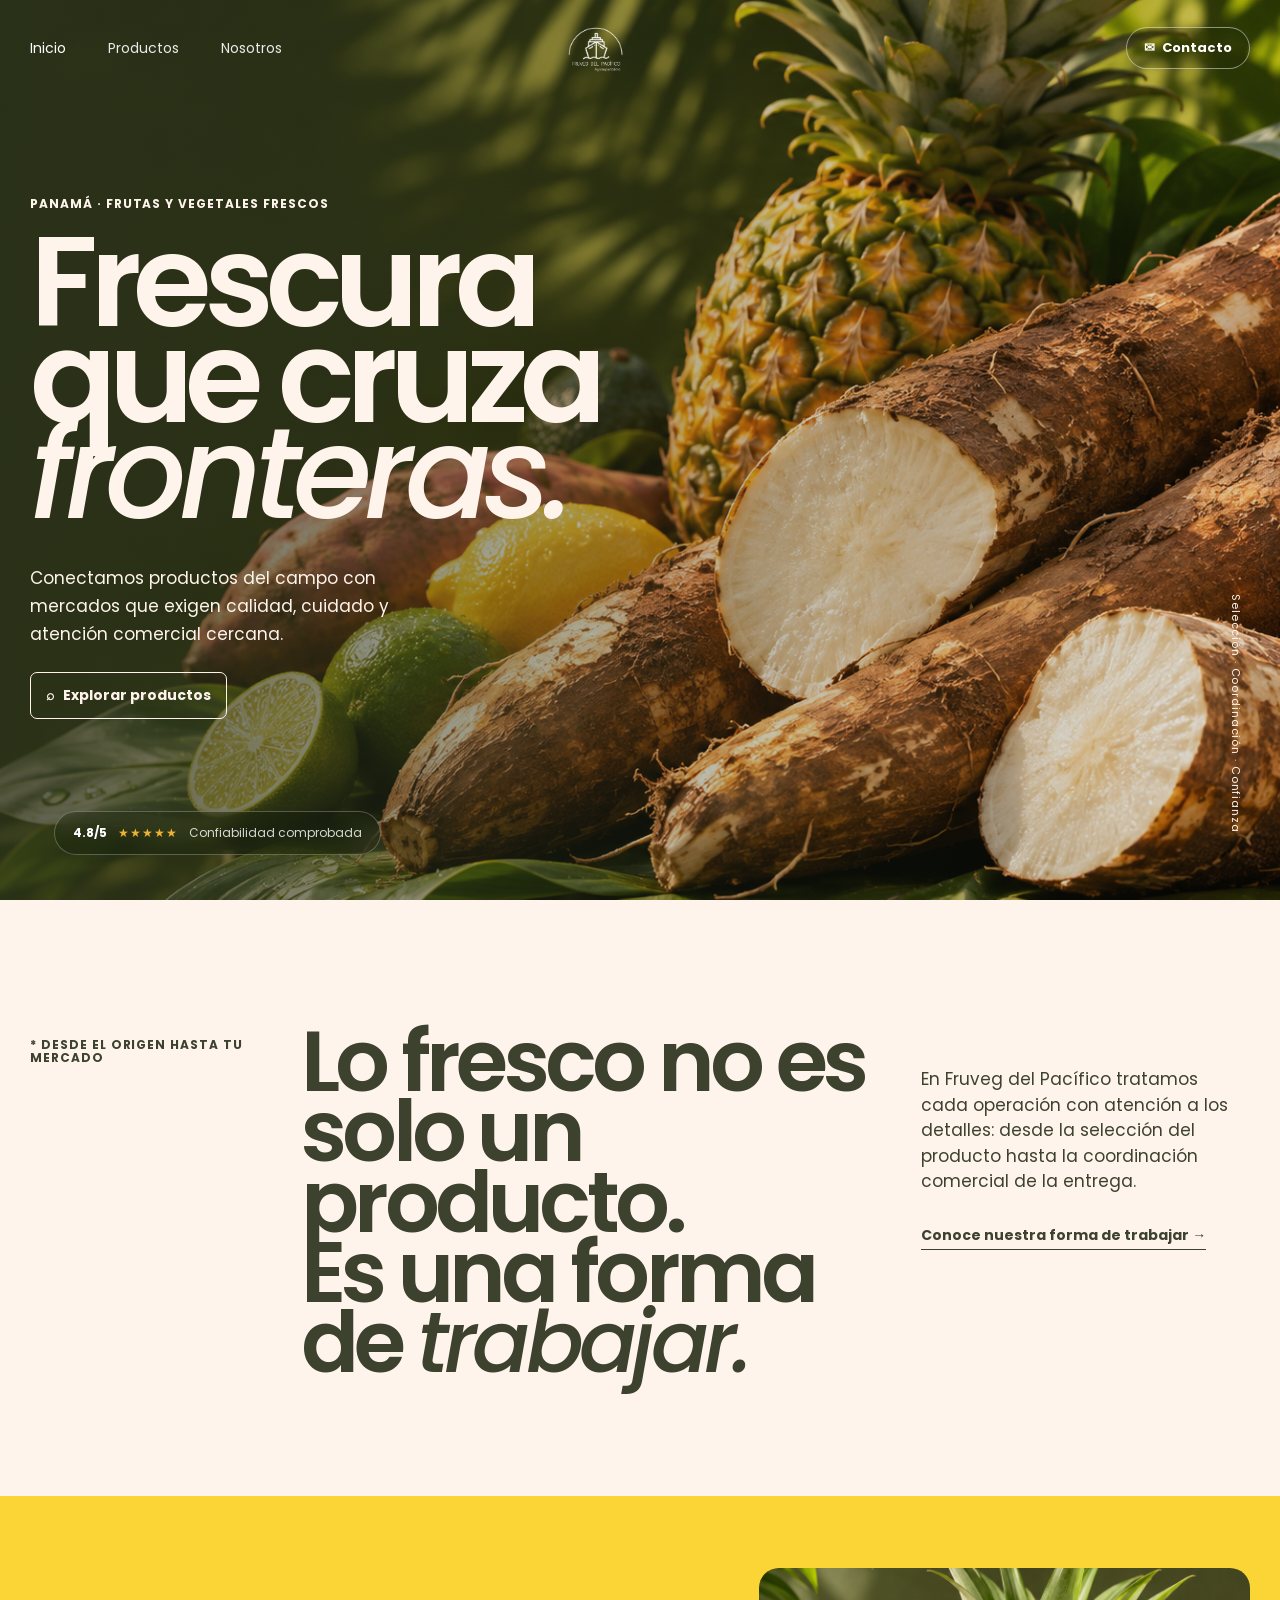
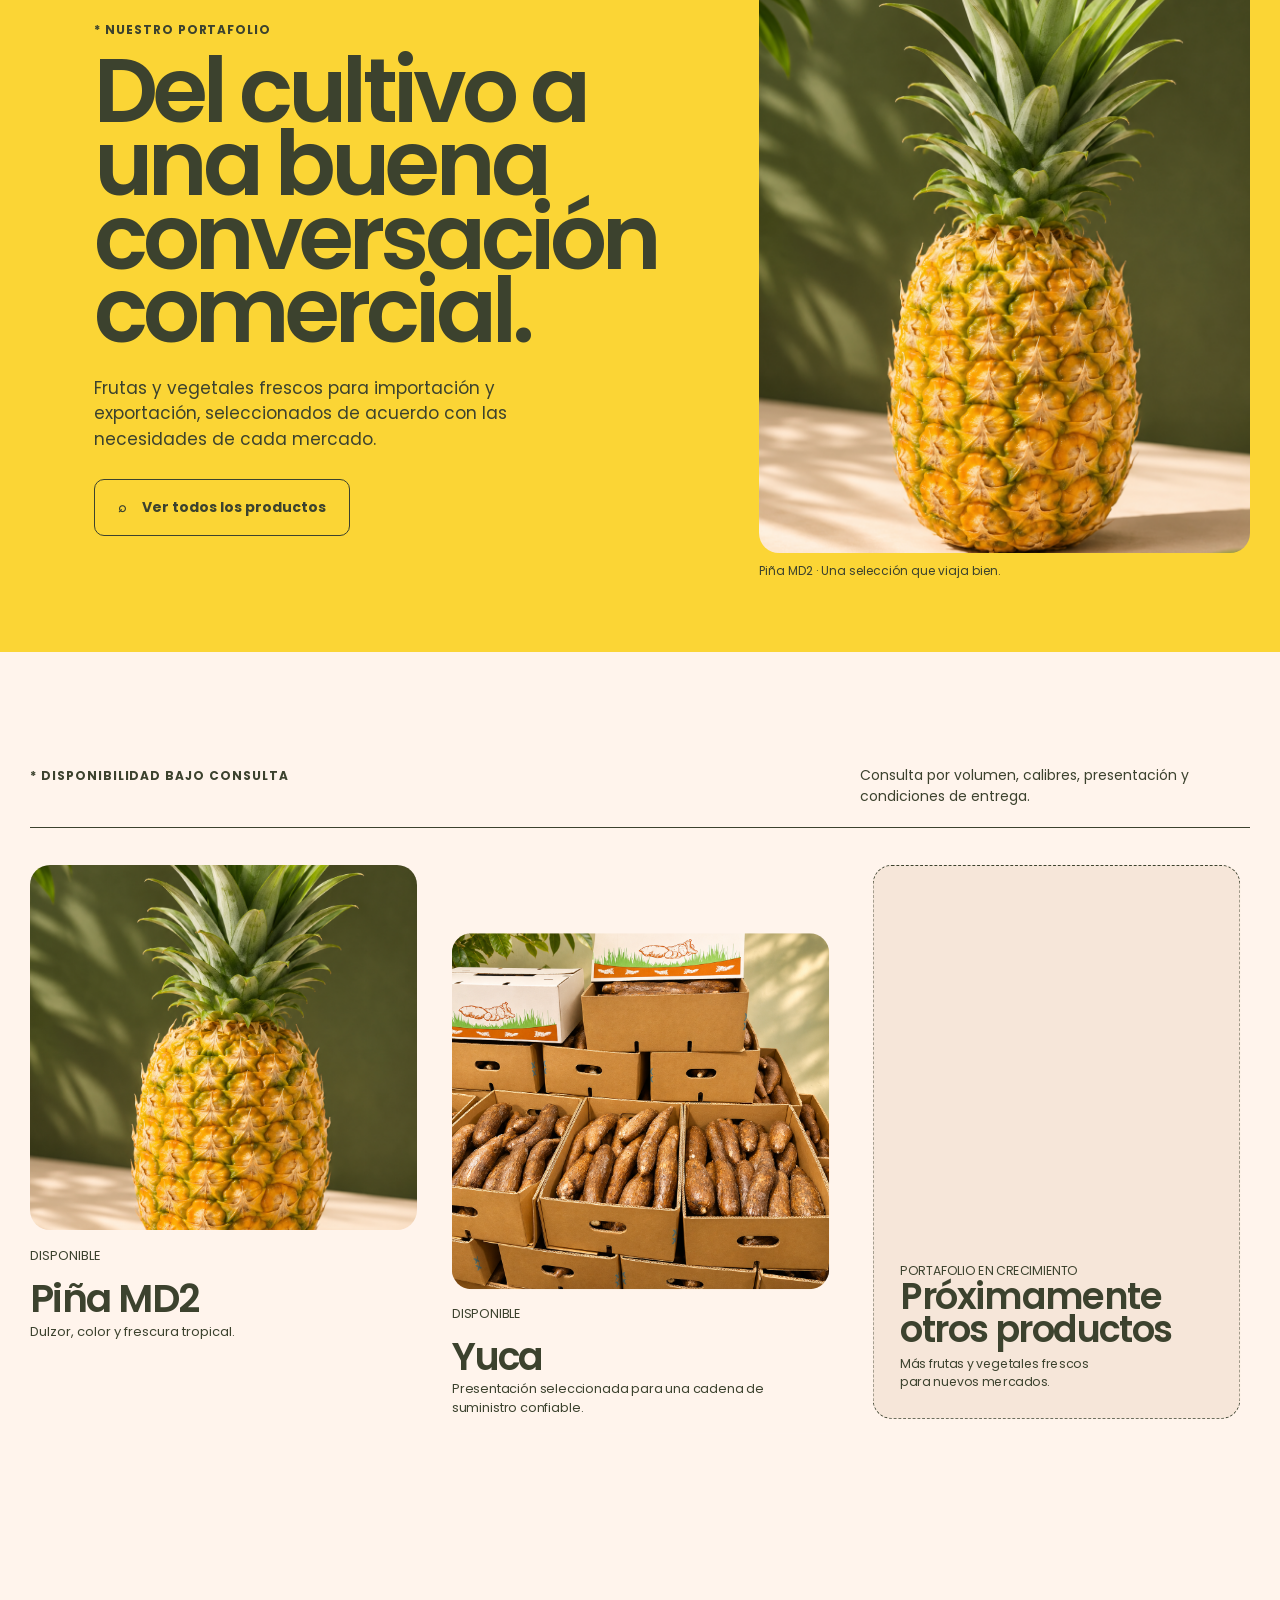
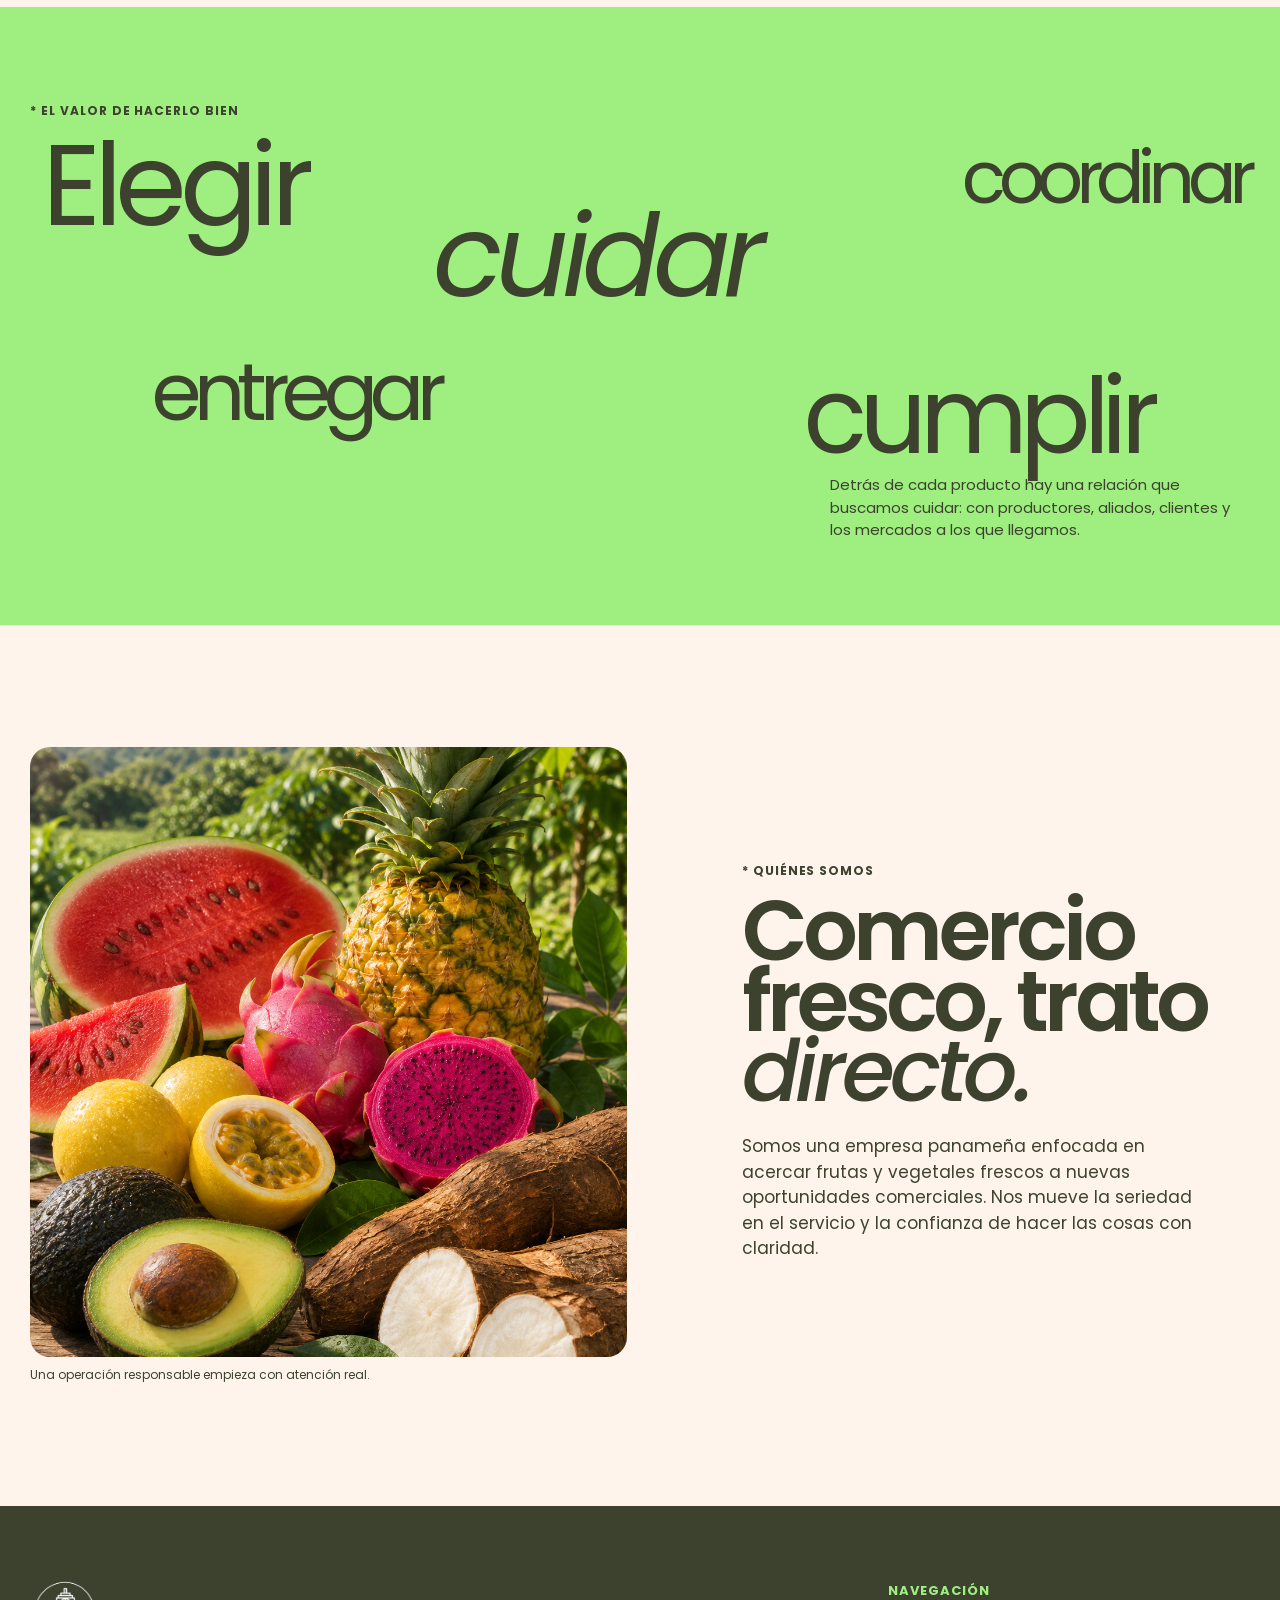
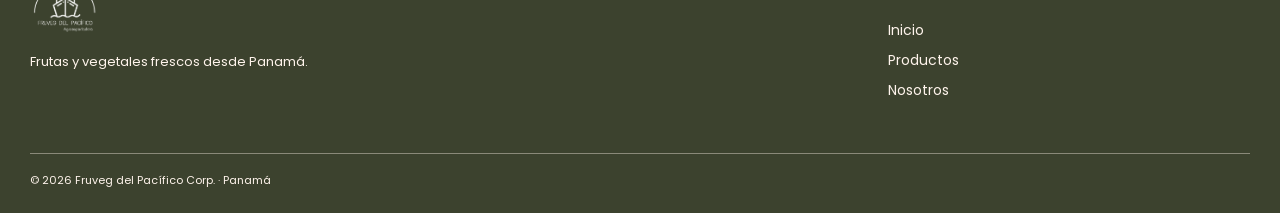
==== commit a8e66a95: "Feature yuca in hero imagery" ====
--- a/index.html
+++ b/index.html
@@ -28,7 +28,7 @@
 
   <main id="contenido">
     <section id="inicio" class="hero figma-home-hero" aria-labelledby="hero-title">
-      <img src="resources/hero-produce.png" alt="Piña, aguacate Hass, limón, camote y yuca frescos">
+      <img src="resources/hero-yuca-prominente.png" alt="Yuca fresca, piña, limón y camote de Panamá">
       <div class="hero-shade"></div>
       <div class="hero-content">
         <p class="kicker">PANAMÁ · FRUTAS Y VEGETALES FRESCOS</p>
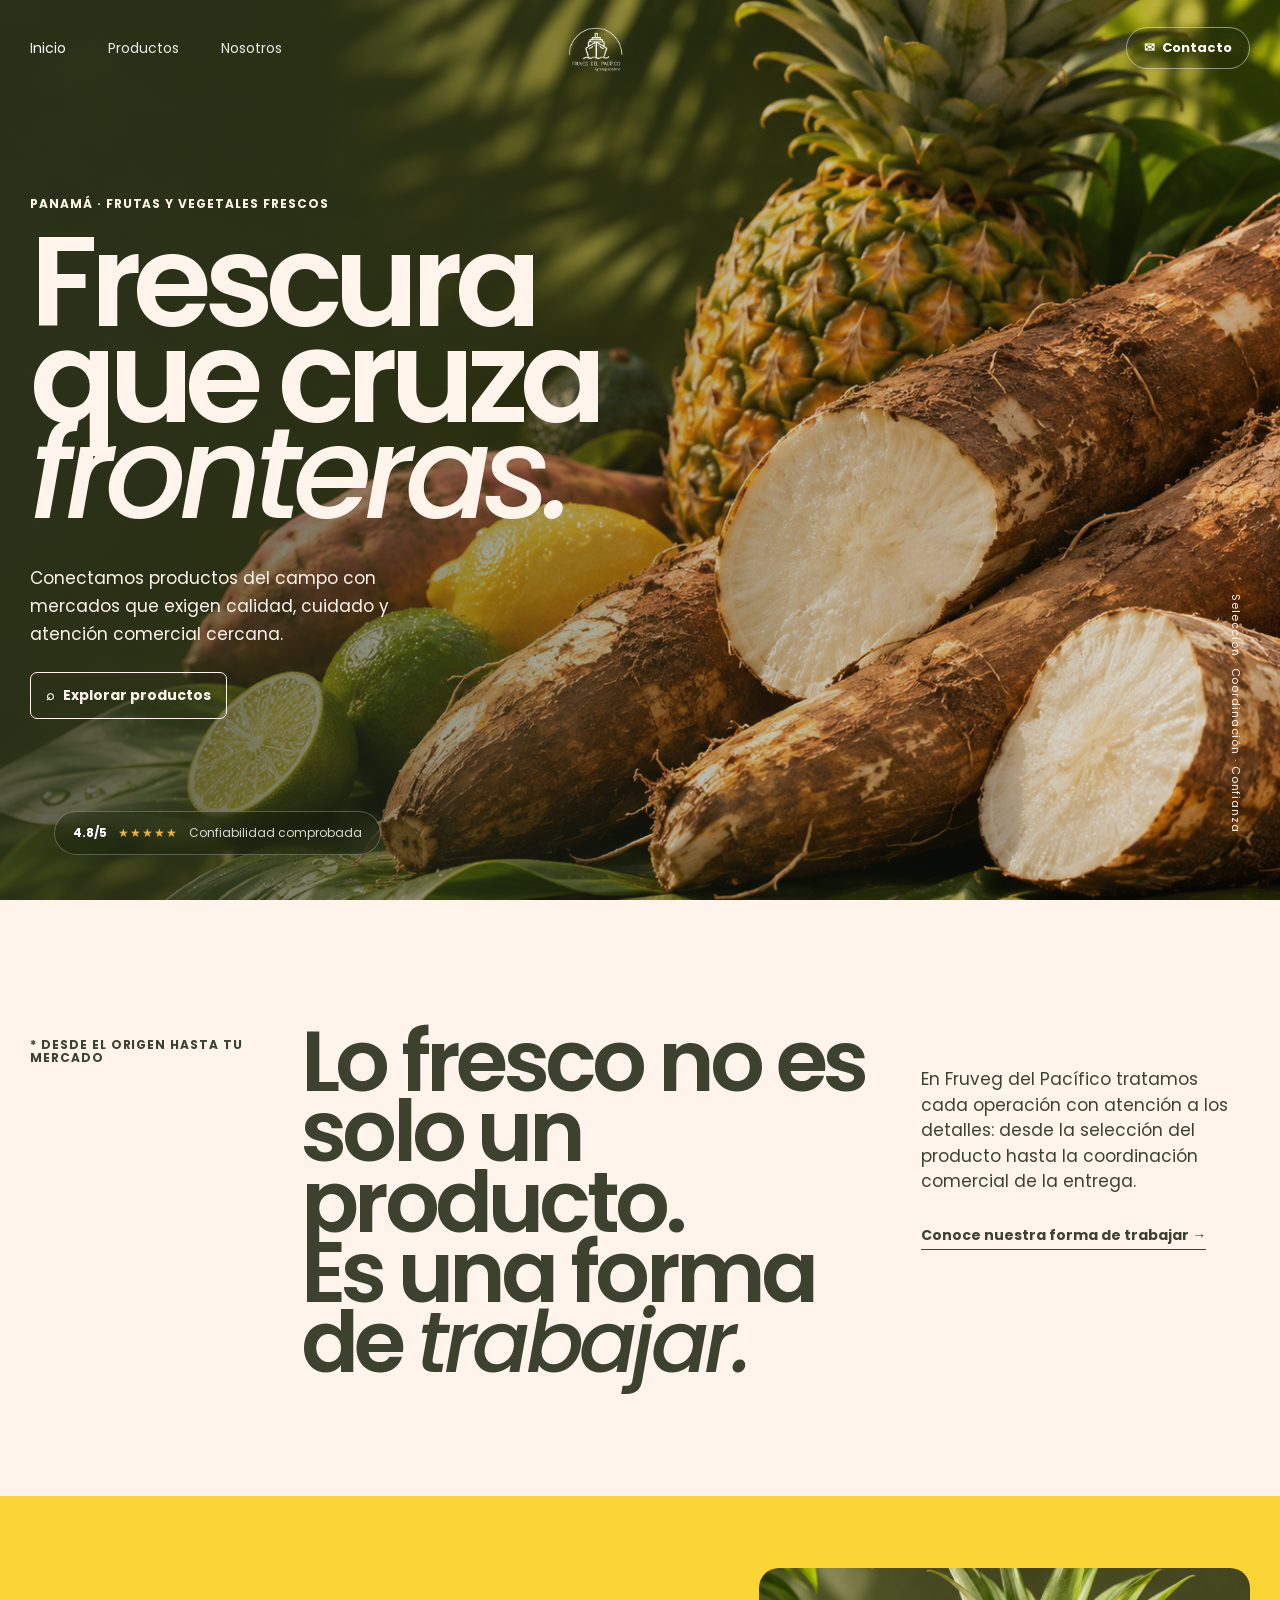
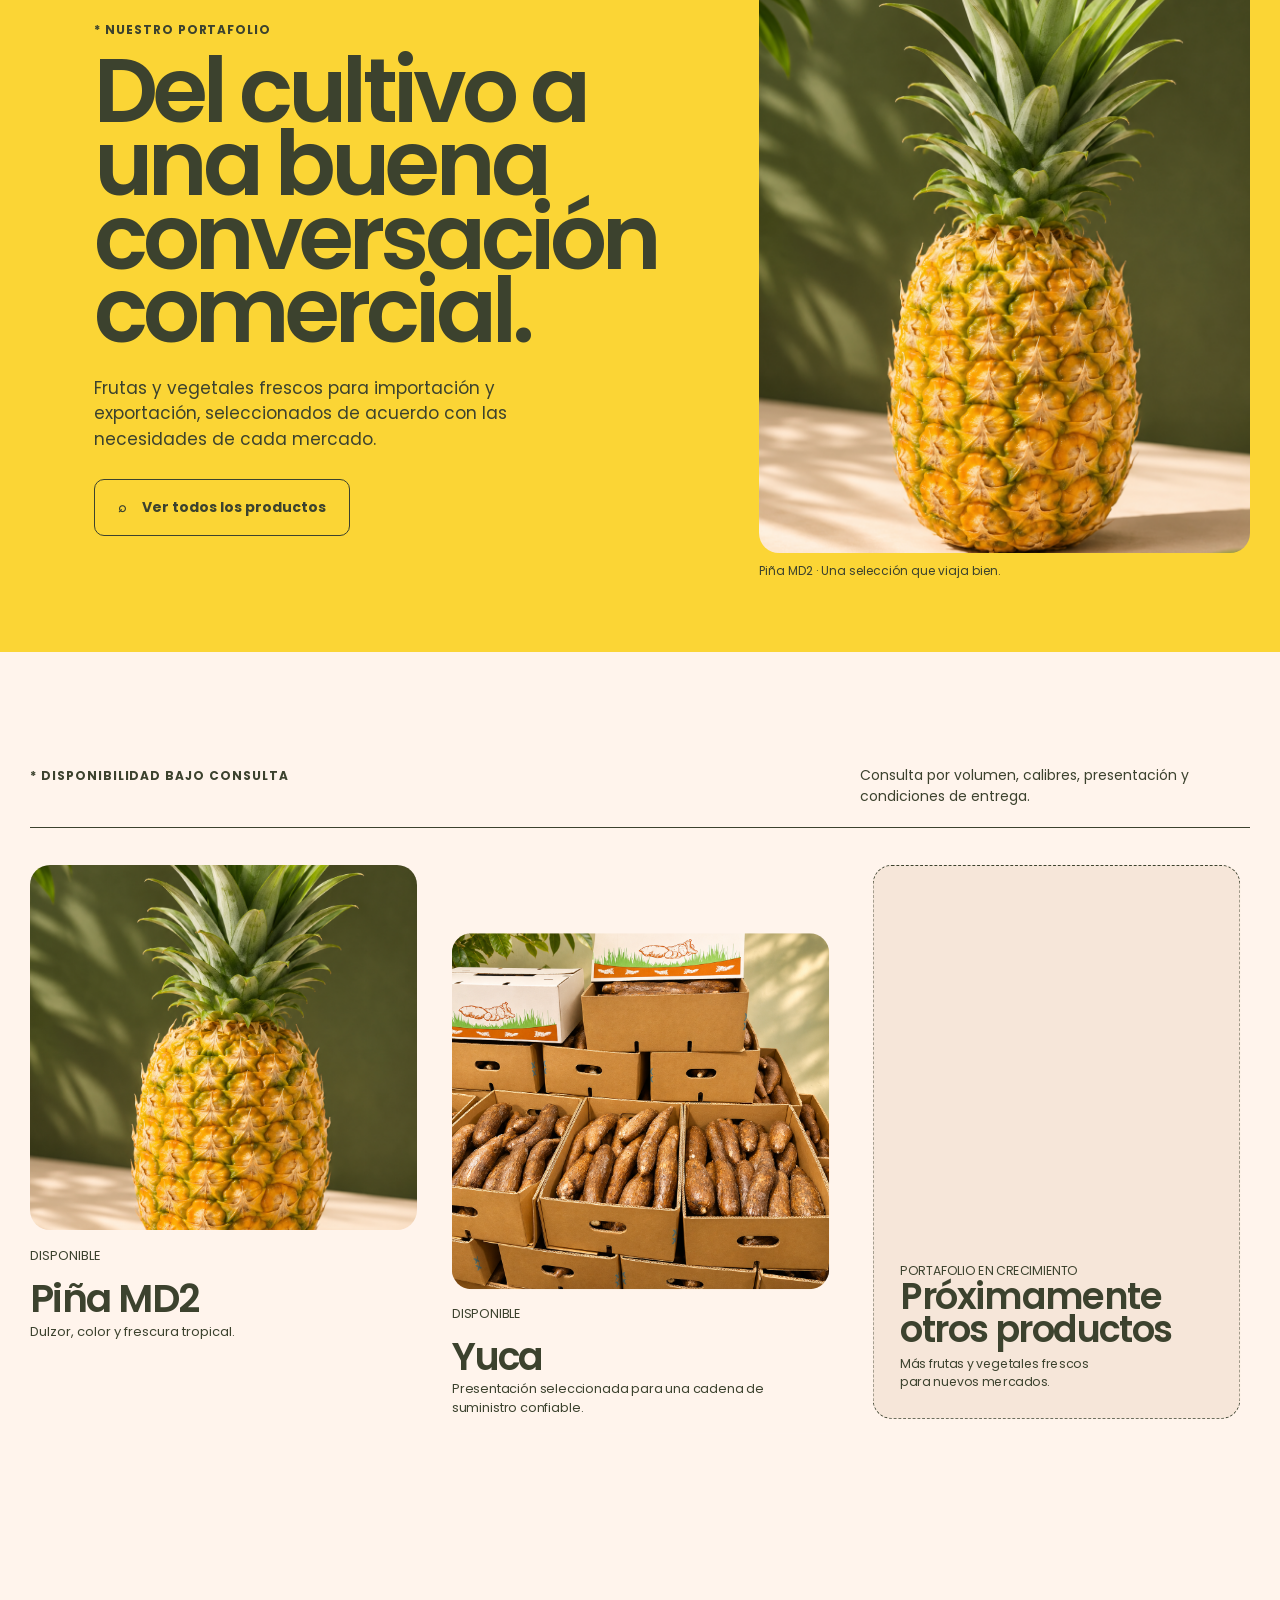
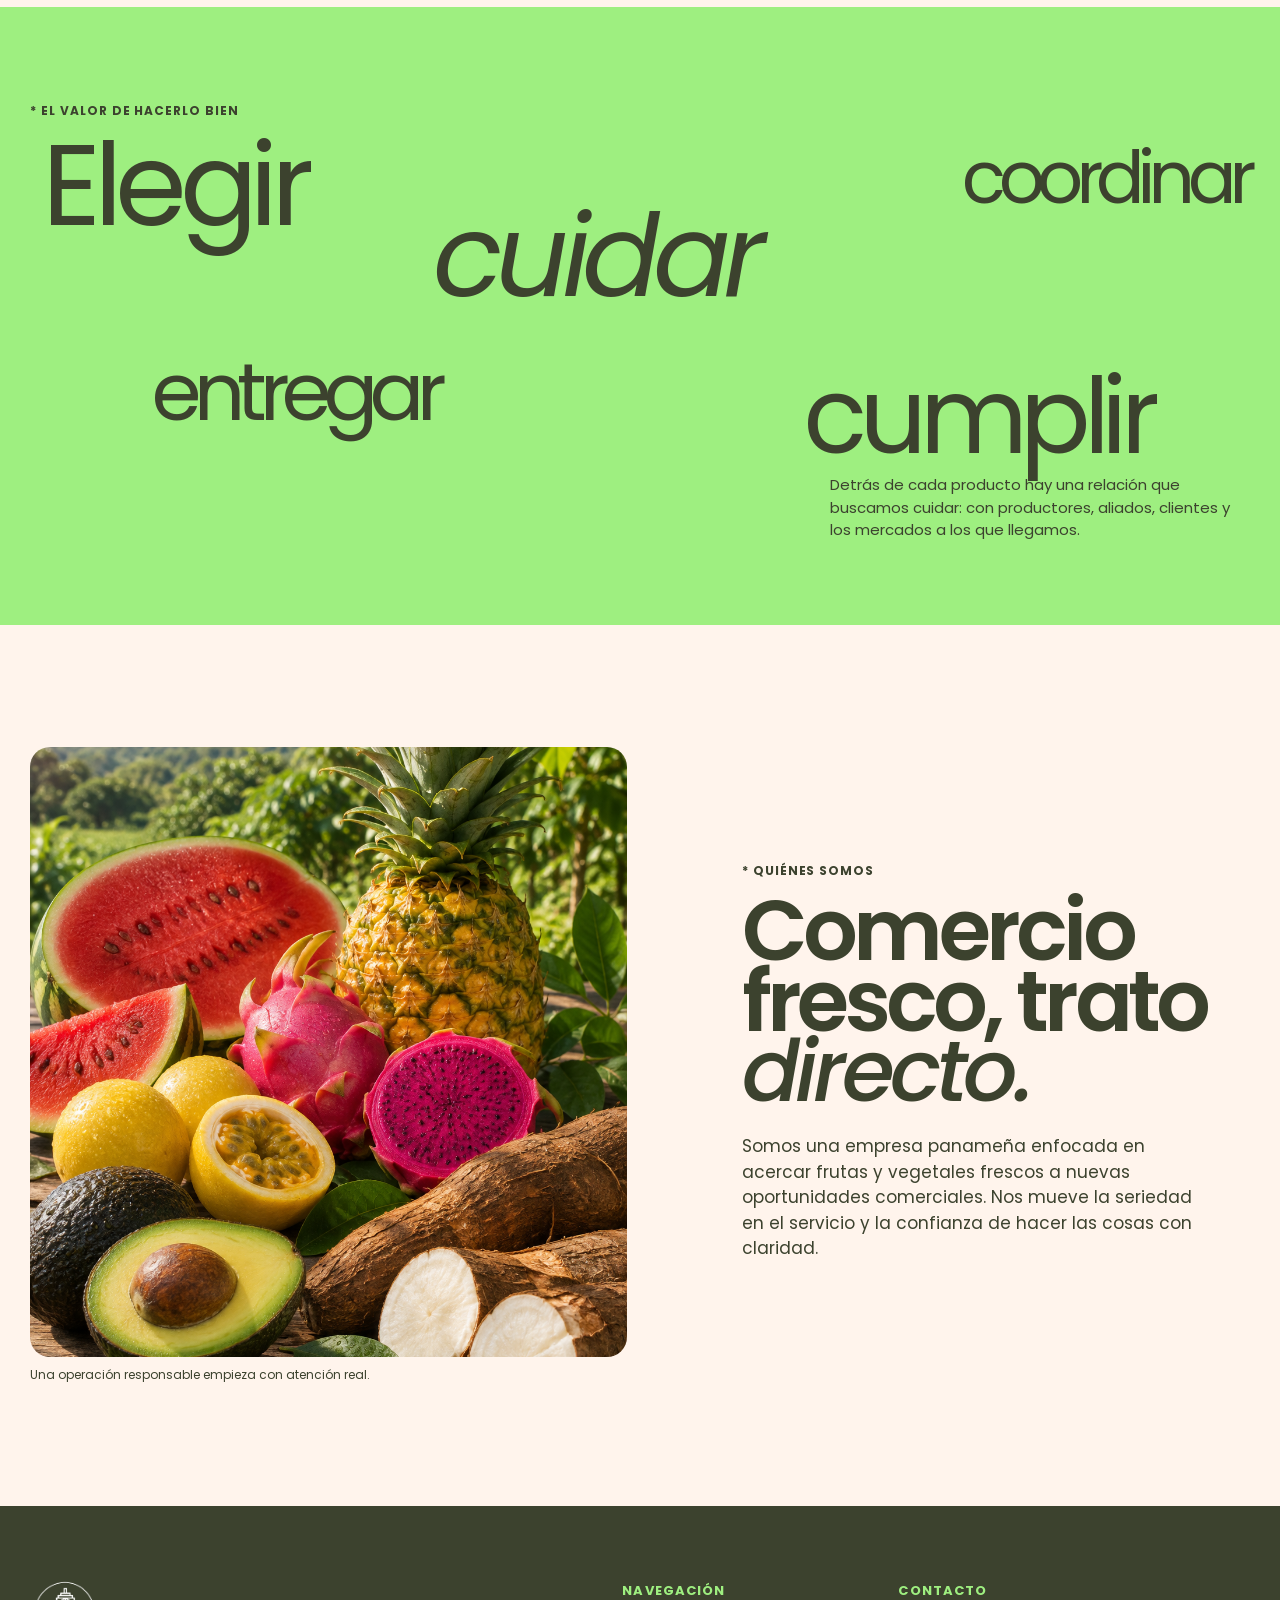
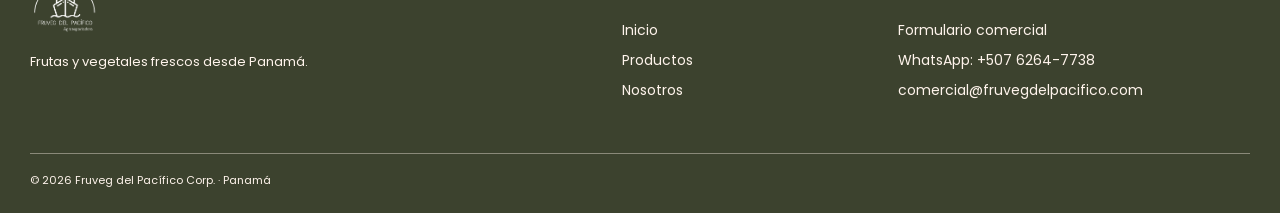
==== commit dab1da51: "Add WhatsApp commercial contact form" ====
--- a/index.html
+++ b/index.html
@@ -22,7 +22,7 @@
     <div class="nav-wrap">
       <nav id="main-nav" aria-label="Navegación principal"><a class="active" href="#inicio">Inicio</a><a href="productos.html">Productos</a><a href="#nosotros">Nosotros</a></nav>
       <a class="wordmark" href="#inicio" aria-label="Fruveg del Pacífico, inicio"><span>Fruveg</span><small>del Pacífico</small></a>
-      <div class="header-tools"><a class="contact-pill" href="mailto:jorgepenadogrande@gmail.com"><span aria-hidden="true">✉</span><span class="button-label">Contacto</span></a><button class="mobile-menu" aria-expanded="false" aria-controls="main-nav" aria-label="Abrir menú"><span aria-hidden="true">☰</span><span class="button-label">Menú</span></button></div>
+      <div class="header-tools"><a class="contact-pill" href="contacto.html"><span aria-hidden="true">✉</span><span class="button-label">Contacto</span></a><button class="mobile-menu" aria-expanded="false" aria-controls="main-nav" aria-label="Abrir menú"><span aria-hidden="true">☰</span><span class="button-label">Menú</span></button></div>
     </div>
   </header>
 
@@ -50,7 +50,7 @@
     <section id="nosotros" class="story-section"><div class="loose-container story-split"><figure><img src="resources/quienes-somos-cosecha.png" alt="Cosecha de maracuyá, pitahaya, piña, yuca, aguacate y sandía"><figcaption>Una operación responsable empieza con atención real.</figcaption></figure><div><p class="micro">* QUIÉNES SOMOS</p><h2>Comercio fresco, trato <em>directo.</em></h2><p>Somos una empresa panameña enfocada en acercar frutas y vegetales frescos a nuevas oportunidades comerciales. Nos mueve la seriedad en el servicio y la confianza de hacer las cosas con claridad.</p></div></div></section>
   </main>
 
-  <footer><div class="loose-container footer-grid"><div><a class="wordmark" href="#inicio"><span>Fruveg</span><small>del Pacífico</small></a><p>Frutas y vegetales frescos desde Panamá.</p></div><div><p class="micro">NAVEGACIÓN</p><a href="#inicio">Inicio</a><a href="productos.html">Productos</a><a href="#nosotros">Nosotros</a></div></div><div class="loose-container copyright">© 2026 Fruveg del Pacífico Corp. · Panamá</div></footer>
+  <footer><div class="loose-container footer-grid"><div><a class="wordmark" href="#inicio"><span>Fruveg</span><small>del Pacífico</small></a><p>Frutas y vegetales frescos desde Panamá.</p></div><div><p class="micro">NAVEGACIÓN</p><a href="#inicio">Inicio</a><a href="productos.html">Productos</a><a href="#nosotros">Nosotros</a></div><div><p class="micro">CONTACTO</p><a href="contacto.html">Formulario comercial</a><a href="https://wa.me/50762647738" target="_blank" rel="noopener">WhatsApp: +507 6264-7738</a><a href="mailto:comercial@fruvegdelpacifico.com">comercial@fruvegdelpacifico.com</a></div></div><div class="loose-container copyright">© 2026 Fruveg del Pacífico Corp. · Panamá</div></footer>
   <script src="landing.js"></script>
 </body>
 </html>
--- a/branding.css
+++ b/branding.css
@@ -12,7 +12,7 @@
 footer .wordmark, footer .brand { filter: brightness(0) invert(1); }
 footer .wordmark { width: 178px; height: 68px; flex-basis: 178px; }
 footer .brand { width: 190px; height: 64px; flex-basis: 190px; }
-footer .footer-grid { grid-template-columns: 1.6fr .7fr; }
+footer .footer-grid { grid-template-columns: 1.6fr .7fr 1fr; }
 
 @media (max-width: 760px) {
   .wordmark { width: 128px; height: 52px; flex-basis: 128px; }
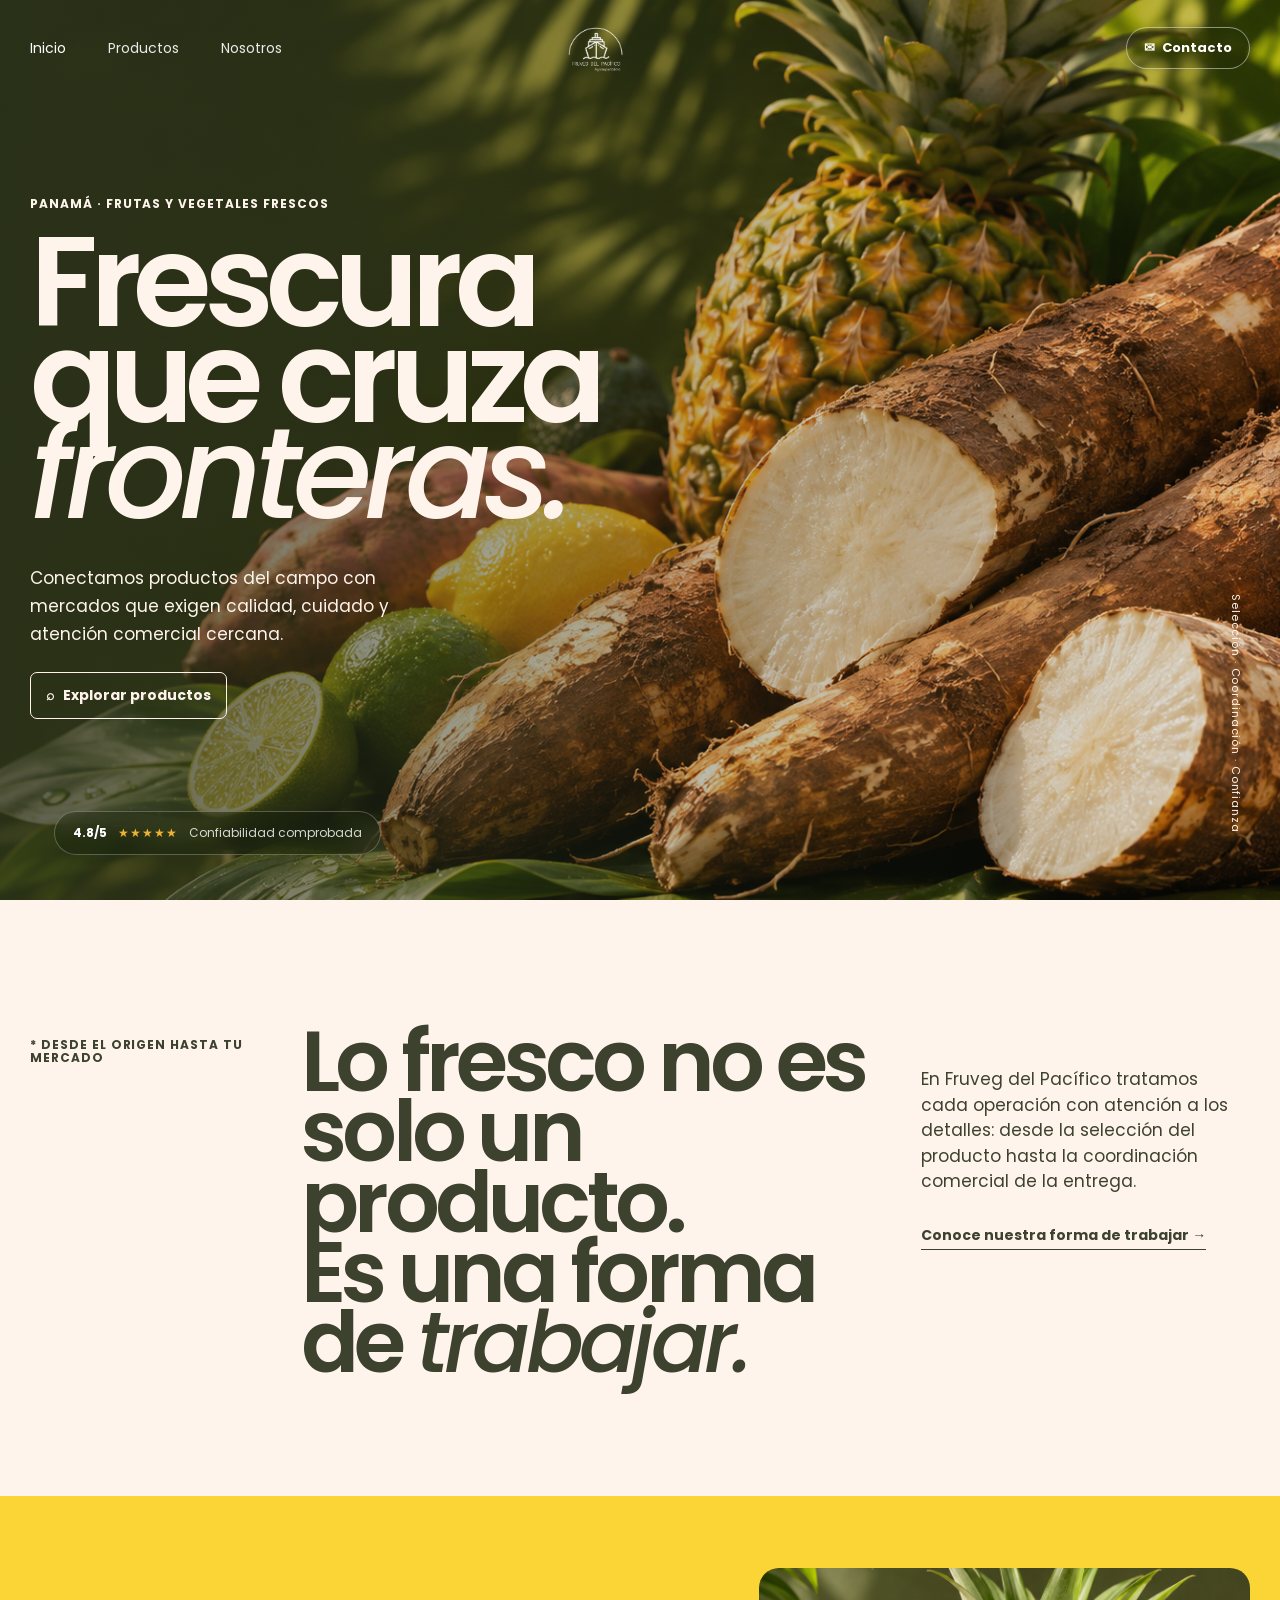
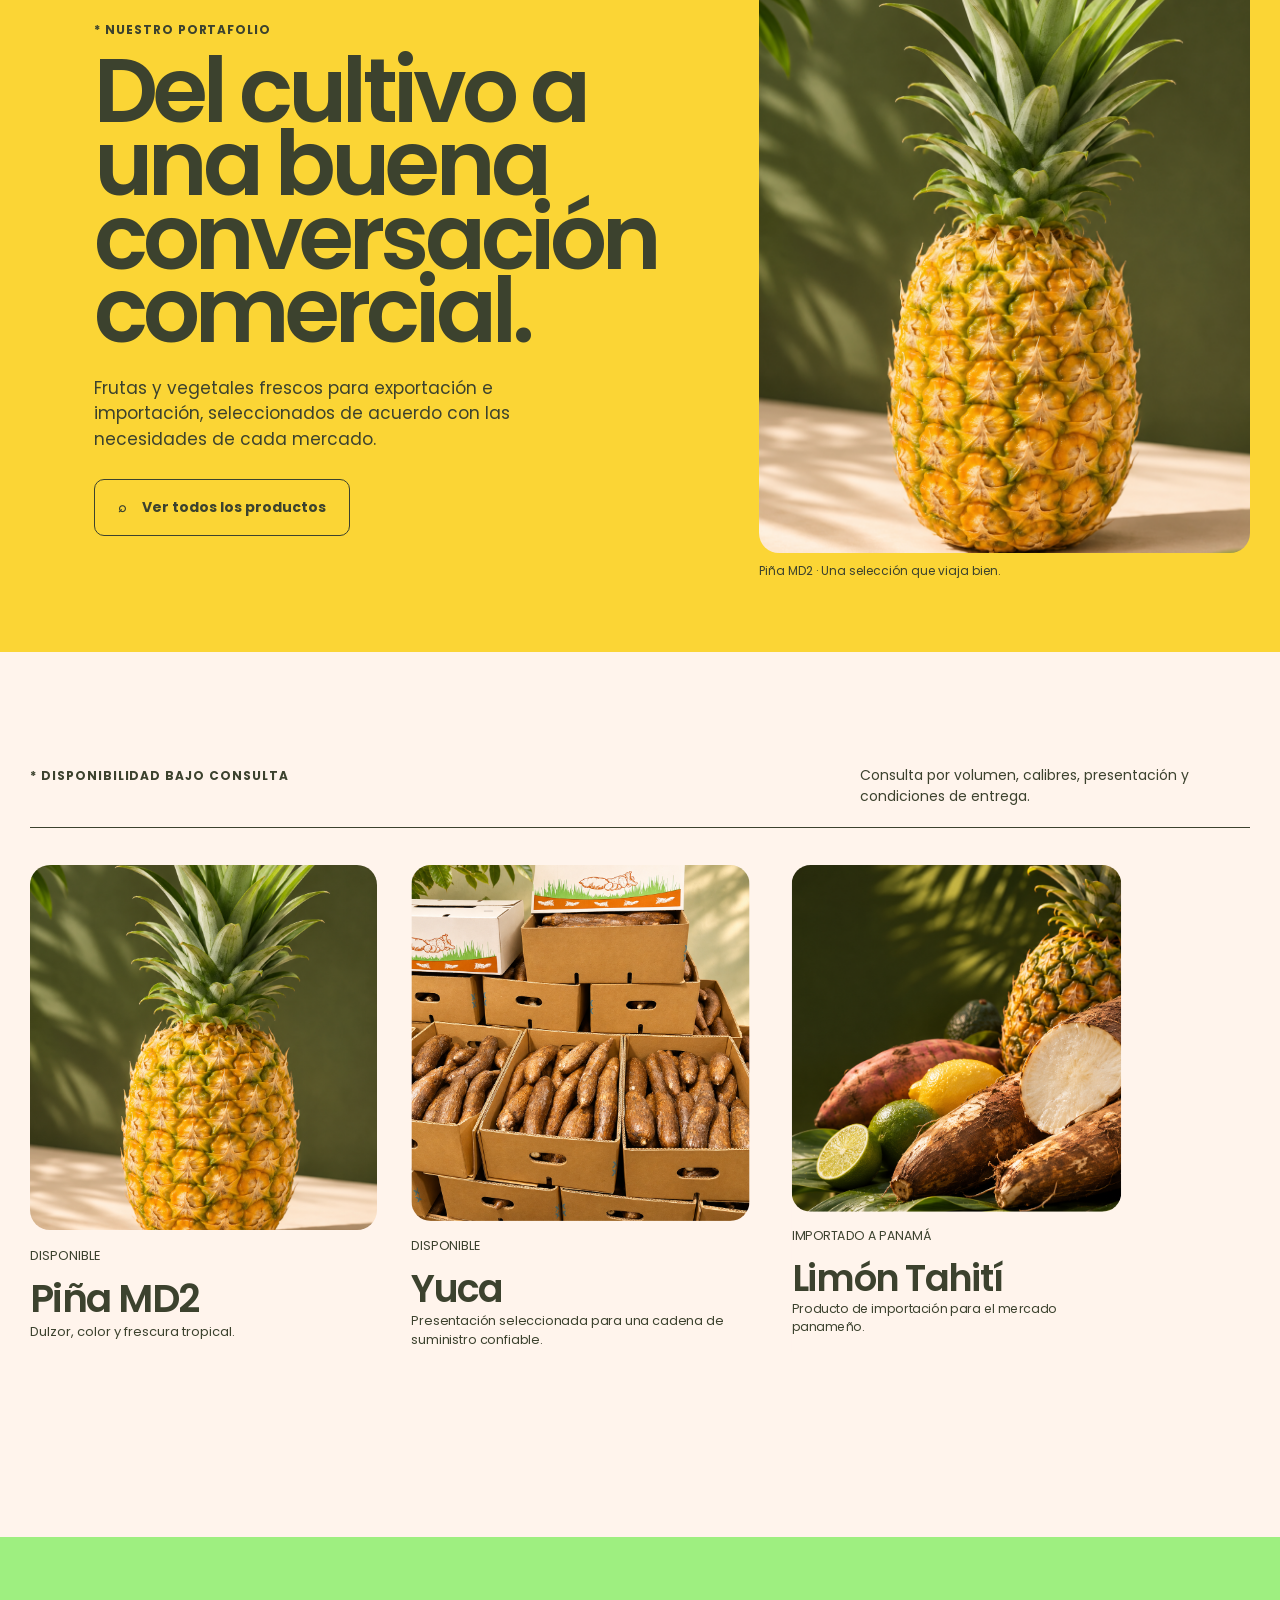
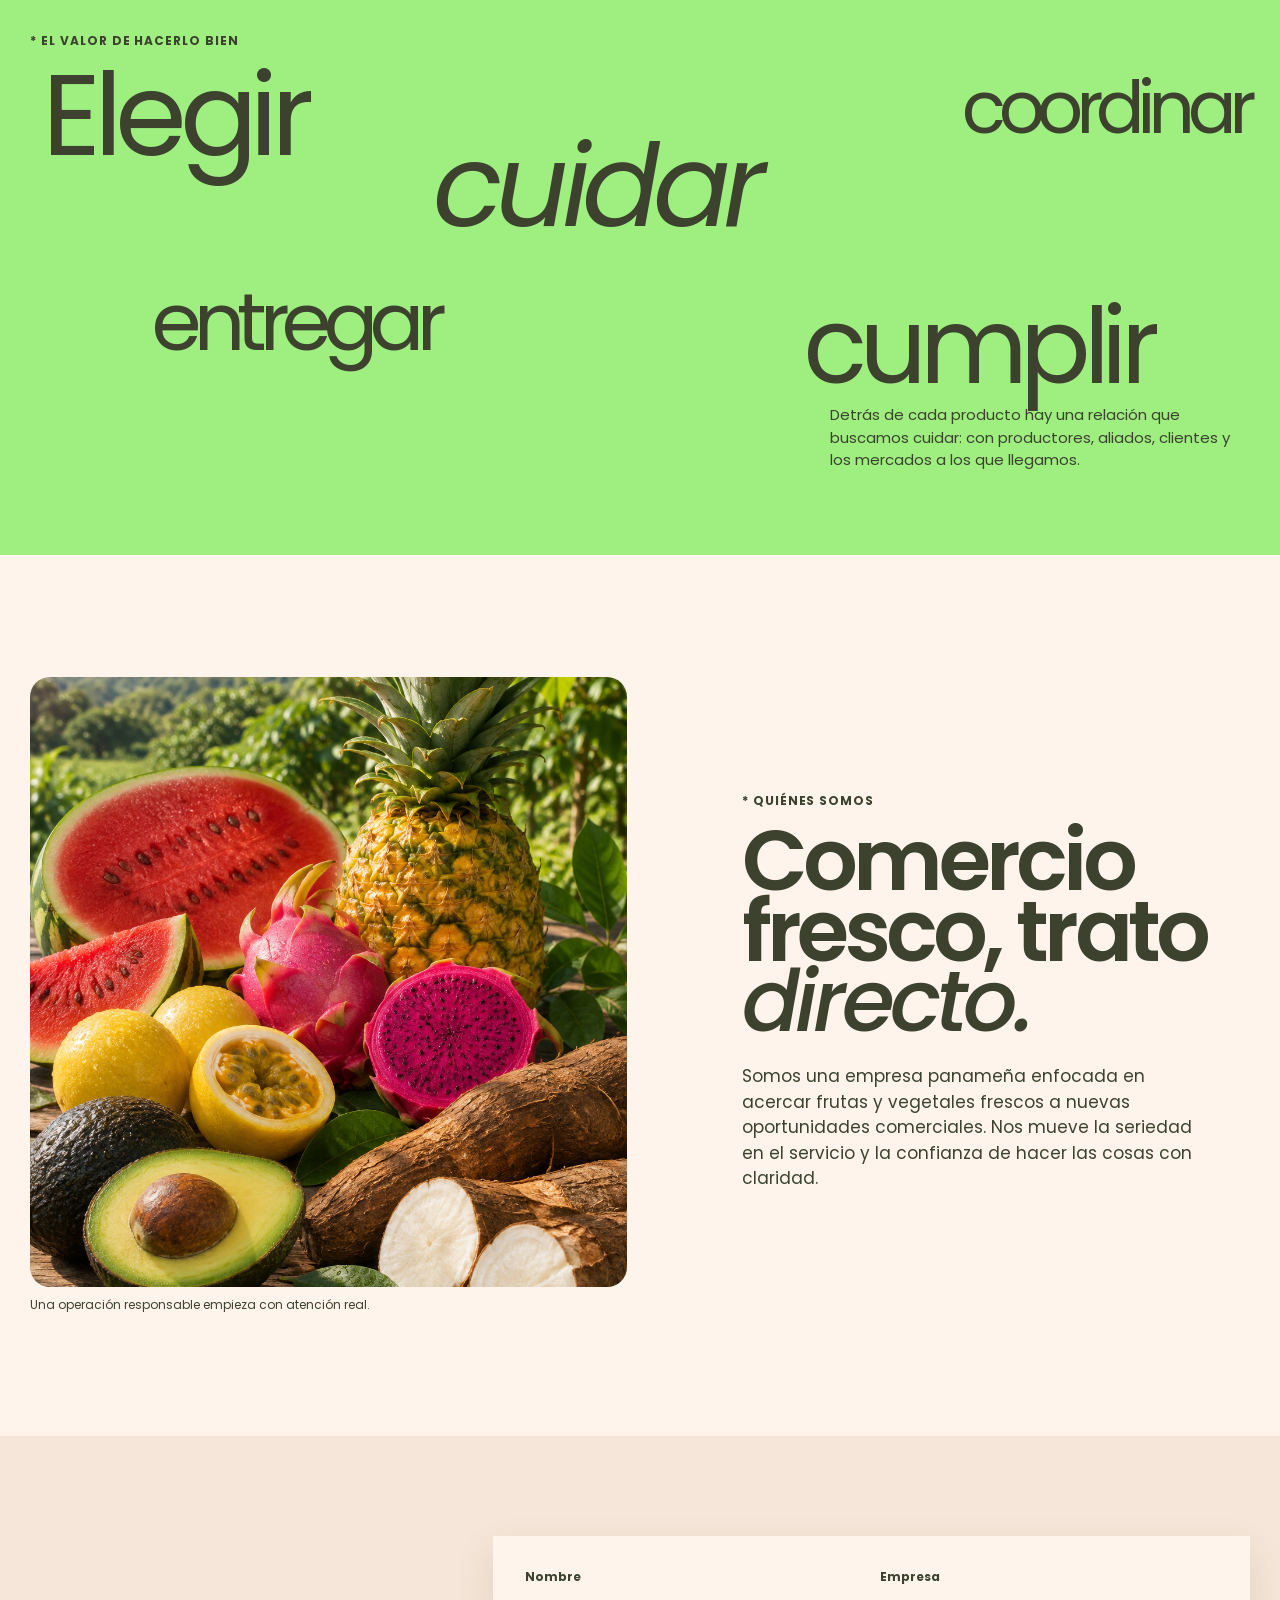
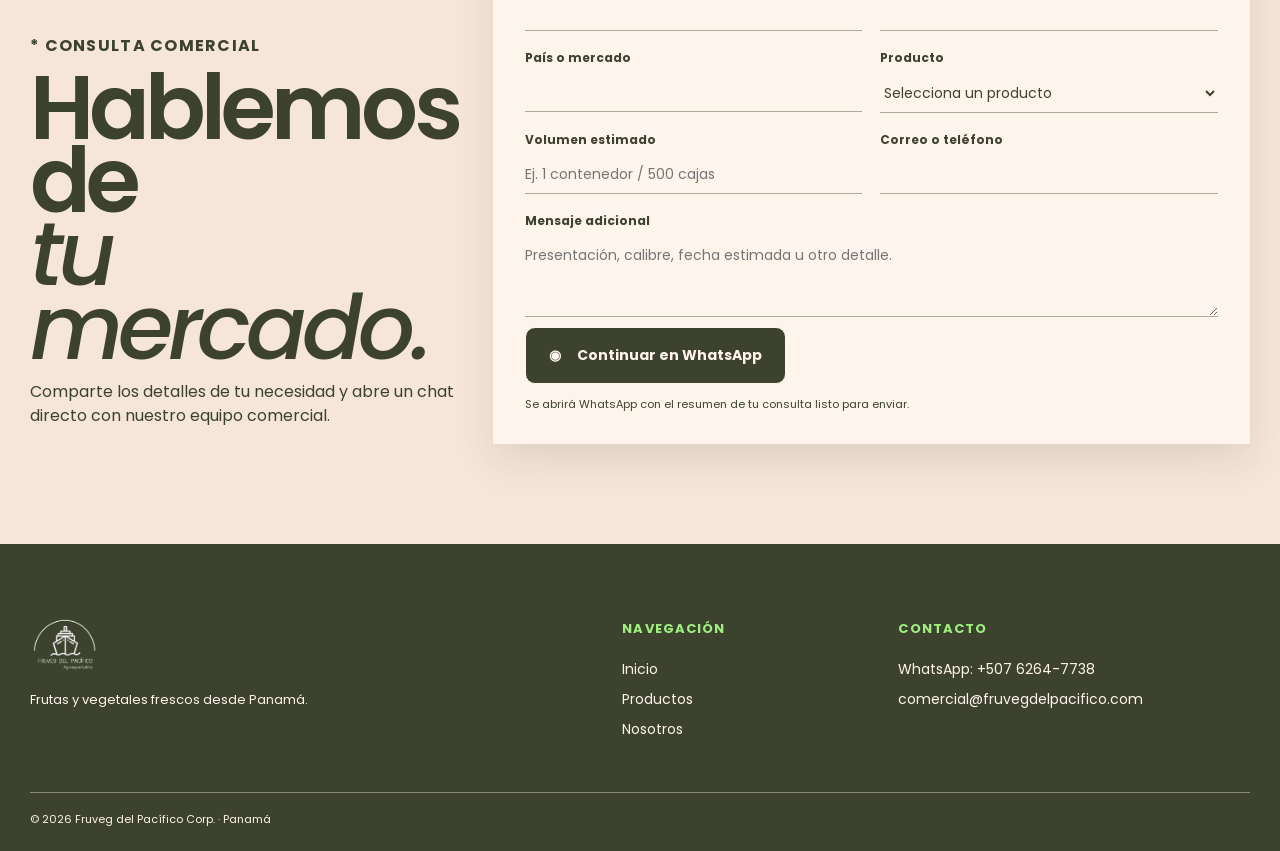
==== commit 67c330d0: "Update portfolio and move commercial form home" ====
--- a/index.html
+++ b/index.html
@@ -22,7 +22,7 @@
     <div class="nav-wrap">
       <nav id="main-nav" aria-label="Navegación principal"><a class="active" href="#inicio">Inicio</a><a href="productos.html">Productos</a><a href="#nosotros">Nosotros</a></nav>
       <a class="wordmark" href="#inicio" aria-label="Fruveg del Pacífico, inicio"><span>Fruveg</span><small>del Pacífico</small></a>
-      <div class="header-tools"><a class="contact-pill" href="contacto.html"><span aria-hidden="true">✉</span><span class="button-label">Contacto</span></a><button class="mobile-menu" aria-expanded="false" aria-controls="main-nav" aria-label="Abrir menú"><span aria-hidden="true">☰</span><span class="button-label">Menú</span></button></div>
+      <div class="header-tools"><a class="contact-pill" href="#contacto"><span aria-hidden="true">✉</span><span class="button-label">Contacto</span></a><button class="mobile-menu" aria-expanded="false" aria-controls="main-nav" aria-label="Abrir menú"><span aria-hidden="true">☰</span><span class="button-label">Menú</span></button></div>
     </div>
   </header>
 
@@ -41,16 +41,19 @@
 
     <section class="intro-band"><div class="loose-container intro-grid"><p class="micro">* DESDE EL ORIGEN HASTA TU MERCADO</p><h2>Lo fresco no es solo un producto.<br>Es una forma de <em>trabajar.</em></h2><div><p>En Fruveg del Pacífico tratamos cada operación con atención a los detalles: desde la selección del producto hasta la coordinación comercial de la entrega.</p><a class="text-link" href="#nosotros">Conoce nuestra forma de trabajar →</a></div></div></section>
 
-    <section id="productos" class="mustard-band"><div class="loose-container product-feature"><div class="feature-copy"><p class="micro">* NUESTRO PORTAFOLIO</p><h2>Del cultivo a una buena conversación comercial.</h2><p>Frutas y vegetales frescos para importación y exportación, seleccionados de acuerdo con las necesidades de cada mercado.</p><a class="ink-button" href="productos.html"><span aria-hidden="true">⌕</span> Ver todos los productos</a></div><figure><img src="resources/pina-md2-editorial.png" alt="Piña MD2 en cultivo"><figcaption>Piña MD2 · Una selección que viaja bien.</figcaption></figure></div></section>
+    <section id="productos" class="mustard-band"><div class="loose-container product-feature"><div class="feature-copy"><p class="micro">* NUESTRO PORTAFOLIO</p><h2>Del cultivo a una buena conversación comercial.</h2><p>Frutas y vegetales frescos para exportación e importación, seleccionados de acuerdo con las necesidades de cada mercado.</p><a class="ink-button" href="productos.html"><span aria-hidden="true">⌕</span> Ver todos los productos</a></div><figure><img src="resources/pina-md2-editorial.png" alt="Piña MD2 en cultivo"><figcaption>Piña MD2 · Una selección que viaja bien.</figcaption></figure></div></section>
 
-    <section class="product-notes"><div class="loose-container"><div class="section-top"><p class="micro">* DISPONIBILIDAD BAJO CONSULTA</p><p>Consulta por volumen, calibres, presentación y condiciones de entrega.</p></div><div class="product-row skiper16-stack"><article class="product-card"><img src="resources/pina-md2-editorial.png" alt="Piña MD2 fresca"><p class="tag">DISPONIBLE</p><h3>Piña MD2</h3><p>Dulzor, color y frescura tropical.</p></article><article class="product-card"><img src="resources/yuca-editorial.png" alt="Yuca fresca en cajas de exportación"><p class="tag">DISPONIBLE</p><h3>Yuca</h3><p>Presentación seleccionada para una cadena de suministro confiable.</p></article><article class="product-card coming-soon"><p class="tag">PORTAFOLIO EN CRECIMIENTO</p><h3>Próximamente otros productos</h3><p>Más frutas y vegetales frescos para nuevos mercados.</p></article></div></div></section>
+    <section class="product-notes"><div class="loose-container"><div class="section-top"><p class="micro">* DISPONIBILIDAD BAJO CONSULTA</p><p>Consulta por volumen, calibres, presentación y condiciones de entrega.</p></div><div class="product-row product-row--centered skiper16-stack"><article class="product-card"><img src="resources/pina-md2-editorial.png" alt="Piña MD2 fresca"><p class="tag">DISPONIBLE</p><h3>Piña MD2</h3><p>Dulzor, color y frescura tropical.</p></article><article class="product-card"><img src="resources/yuca-editorial.png" alt="Yuca fresca en cajas de exportación"><p class="tag">DISPONIBLE</p><h3>Yuca</h3><p>Presentación seleccionada para una cadena de suministro confiable.</p></article><article class="product-card"><img class="limon-photo" src="resources/hero-yuca-prominente.png" alt="Limón Tahití fresco"><p class="tag">IMPORTADO A PANAMÁ</p><h3>Limón Tahití</h3><p>Producto de importación para el mercado panameño.</p></article></div></div></section>
 
     <section class="green-band"><div class="loose-container"><p class="micro">* EL VALOR DE HACERLO BIEN</p><div class="word-cluster" aria-label="Nuestros valores"><span>Elegir</span><span>cuidar</span><span>coordinar</span><span>entregar</span><span>cumplir</span></div><p class="green-note">Detrás de cada producto hay una relación que buscamos cuidar: con productores, aliados, clientes y los mercados a los que llegamos.</p></div></section>
 
     <section id="nosotros" class="story-section"><div class="loose-container story-split"><figure><img src="resources/quienes-somos-cosecha.png" alt="Cosecha de maracuyá, pitahaya, piña, yuca, aguacate y sandía"><figcaption>Una operación responsable empieza con atención real.</figcaption></figure><div><p class="micro">* QUIÉNES SOMOS</p><h2>Comercio fresco, trato <em>directo.</em></h2><p>Somos una empresa panameña enfocada en acercar frutas y vegetales frescos a nuevas oportunidades comerciales. Nos mueve la seriedad en el servicio y la confianza de hacer las cosas con claridad.</p></div></div></section>
+
+    <section id="contacto" class="contact-band"><div class="loose-container contact-layout"><div><p class="micro">* CONSULTA COMERCIAL</p><h2>Hablemos de<br><em>tu mercado.</em></h2><p>Comparte los detalles de tu necesidad y abre un chat directo con nuestro equipo comercial.</p></div><form class="home-contact-form" data-whatsapp-form><div class="home-form-grid"><label>Nombre<input name="nombre" autocomplete="name" required></label><label>Empresa<input name="empresa" autocomplete="organization"></label><label>País o mercado<input name="mercado" required></label><label>Producto<select name="producto" required><option value="">Selecciona un producto</option><option>Piña MD2</option><option>Yuca</option><option value="Limón Tahití">Limón Tahití · importado a Panamá</option><option>Otro producto</option></select></label><label>Volumen estimado<input name="volumen" placeholder="Ej. 1 contenedor / 500 cajas"></label><label>Correo o teléfono<input name="contacto" required></label></div><label>Mensaje adicional<textarea name="mensaje" rows="3" placeholder="Presentación, calibre, fecha estimada u otro detalle."></textarea></label><button class="cream-button" type="submit"><span aria-hidden="true">◉</span> Continuar en WhatsApp</button><p class="form-note">Se abrirá WhatsApp con el resumen de tu consulta listo para enviar.</p></form></div></section>
   </main>
 
-  <footer><div class="loose-container footer-grid"><div><a class="wordmark" href="#inicio"><span>Fruveg</span><small>del Pacífico</small></a><p>Frutas y vegetales frescos desde Panamá.</p></div><div><p class="micro">NAVEGACIÓN</p><a href="#inicio">Inicio</a><a href="productos.html">Productos</a><a href="#nosotros">Nosotros</a></div><div><p class="micro">CONTACTO</p><a href="contacto.html">Formulario comercial</a><a href="https://wa.me/50762647738" target="_blank" rel="noopener">WhatsApp: +507 6264-7738</a><a href="mailto:comercial@fruvegdelpacifico.com">comercial@fruvegdelpacifico.com</a></div></div><div class="loose-container copyright">© 2026 Fruveg del Pacífico Corp. · Panamá</div></footer>
+  <footer><div class="loose-container footer-grid"><div><a class="wordmark" href="#inicio"><span>Fruveg</span><small>del Pacífico</small></a><p>Frutas y vegetales frescos desde Panamá.</p></div><div><p class="micro">NAVEGACIÓN</p><a href="#inicio">Inicio</a><a href="productos.html">Productos</a><a href="#nosotros">Nosotros</a></div><div><p class="micro">CONTACTO</p><a href="https://wa.me/50762647738" target="_blank" rel="noopener">WhatsApp: +507 6264-7738</a><a href="mailto:comercial@fruvegdelpacifico.com">comercial@fruvegdelpacifico.com</a></div></div><div class="loose-container copyright">© 2026 Fruveg del Pacífico Corp. · Panamá</div></footer>
+  <script src="formulario.js"></script>
   <script src="landing.js"></script>
 </body>
 </html>
--- a/home.css
+++ b/home.css
@@ -39,3 +39,17 @@
 .hero-reliability{position:absolute;z-index:2;left:4.2%;bottom:45px;display:flex;align-items:center;gap:11px;padding:12px 18px;border:1px solid rgba(255,255,255,.25);border-radius:999px;background:rgba(17,28,14,.28);color:#fff;backdrop-filter:blur(10px);font-size:12px}
 .reliability-score{font-weight:700}.reliability-stars{color:#efb334;letter-spacing:1px}.hero-reliability span:last-child{color:rgba(255,255,255,.82)}
 @media(max-width:760px){.hero-reliability{left:17px;bottom:27px;gap:8px;padding:10px 13px;font-size:10px}.reliability-stars{font-size:11px}}
+
+/* Portafolio centrado y formulario comercial dentro de Inicio. */
+.product-row--centered{grid-template-columns:repeat(3,minmax(0,1fr));max-width:1100px;margin:37px auto 0}
+.product-row--centered article:nth-child(2),.product-row--centered article:nth-child(3){padding-top:0}
+.product-row--centered .limon-photo{object-position:38% 76%}
+.home-contact-form{grid-column:span 2;padding:32px;background:var(--cream);box-shadow:0 16px 36px rgba(60,66,46,.13)}
+.home-form-grid{display:grid;grid-template-columns:1fr 1fr;gap:18px;margin-bottom:18px}
+.home-contact-form label{display:flex;flex-direction:column;gap:7px;font-size:12px;font-weight:700}
+.home-contact-form input,.home-contact-form select,.home-contact-form textarea{width:100%;border:0;border-bottom:1px solid rgba(60,66,46,.42);outline:0;background:transparent;padding:8px 0;color:var(--ink);font:14px var(--body)}
+.home-contact-form textarea{resize:vertical}
+.home-contact-form .cream-button{background:var(--ink);color:var(--cream);cursor:pointer}
+.home-contact-form .cream-button:hover{background:var(--cta);color:var(--ink)}
+.home-contact-form .form-note{margin:12px 0 0;font-size:11px}
+@media(max-width:760px){.product-row--centered{grid-template-columns:1fr;margin-top:37px}.home-contact-form{grid-column:auto;padding:25px 20px}.home-form-grid{grid-template-columns:1fr;gap:16px}}
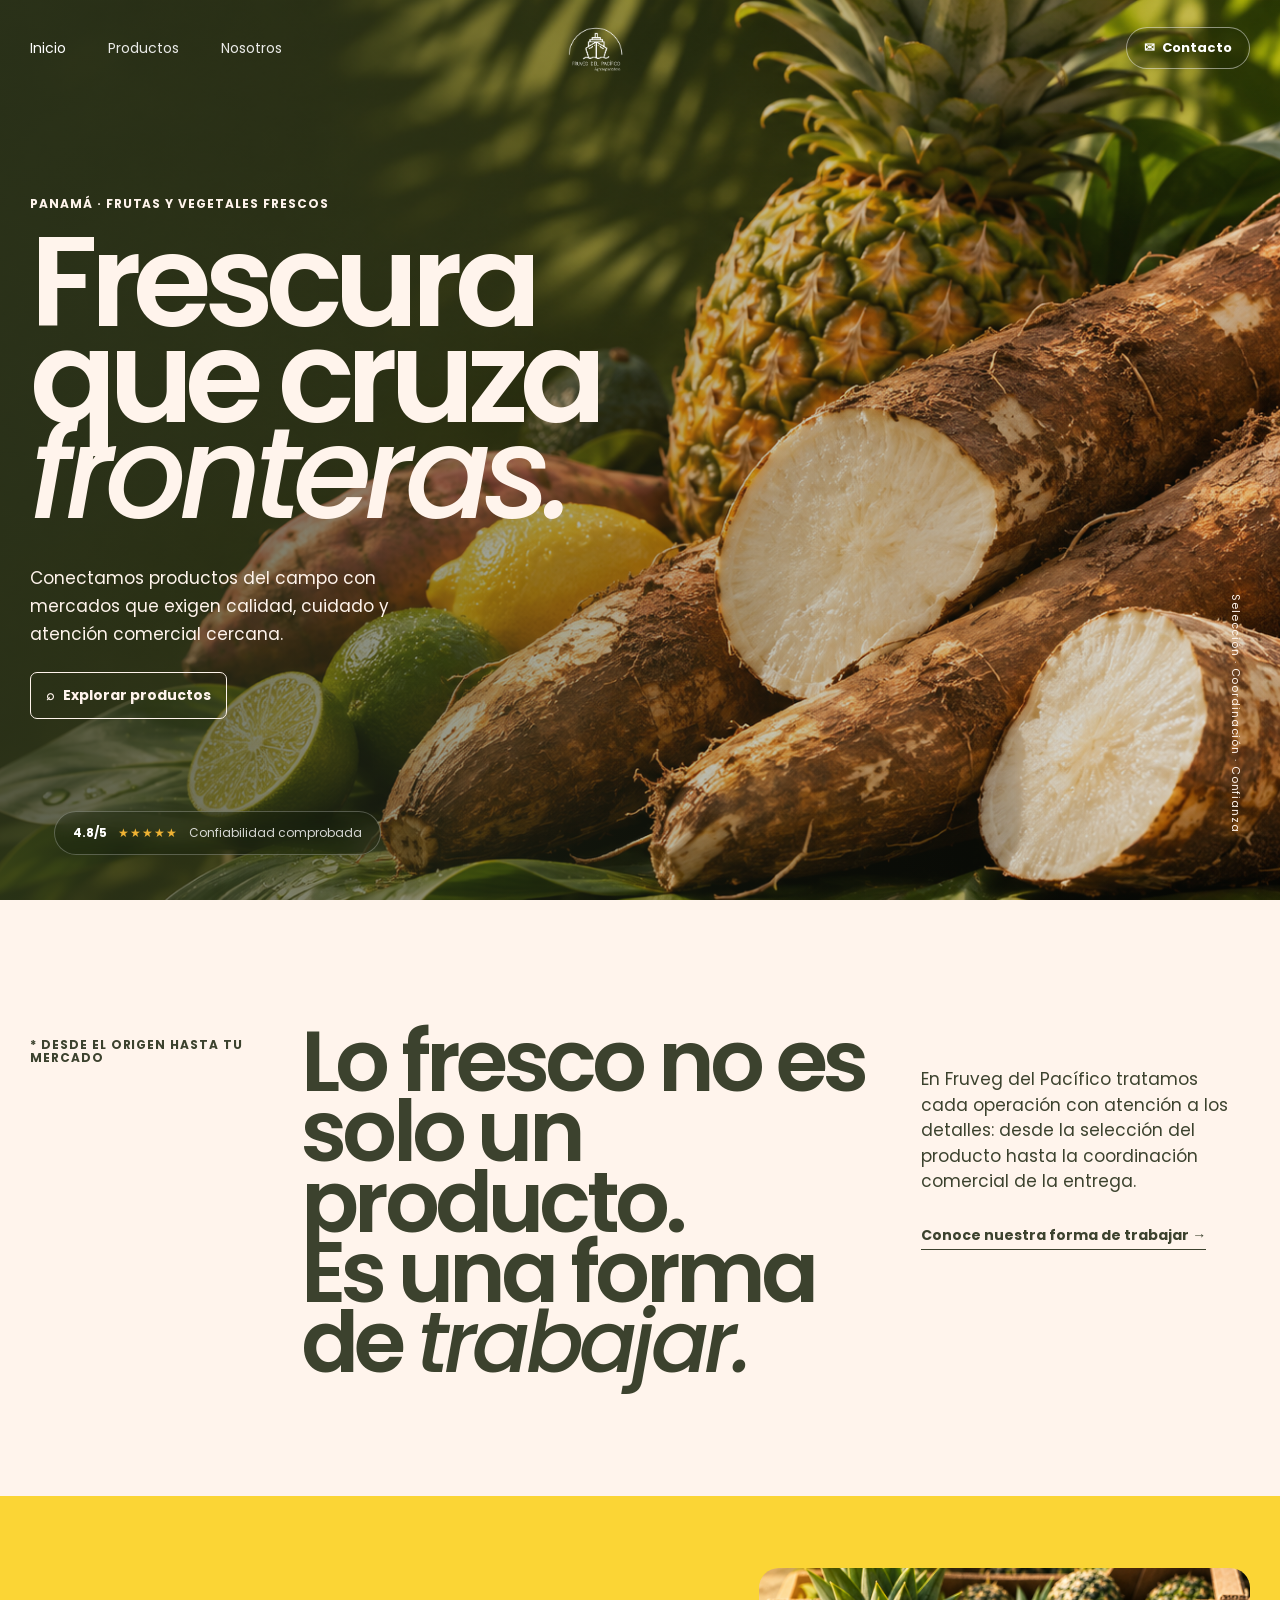
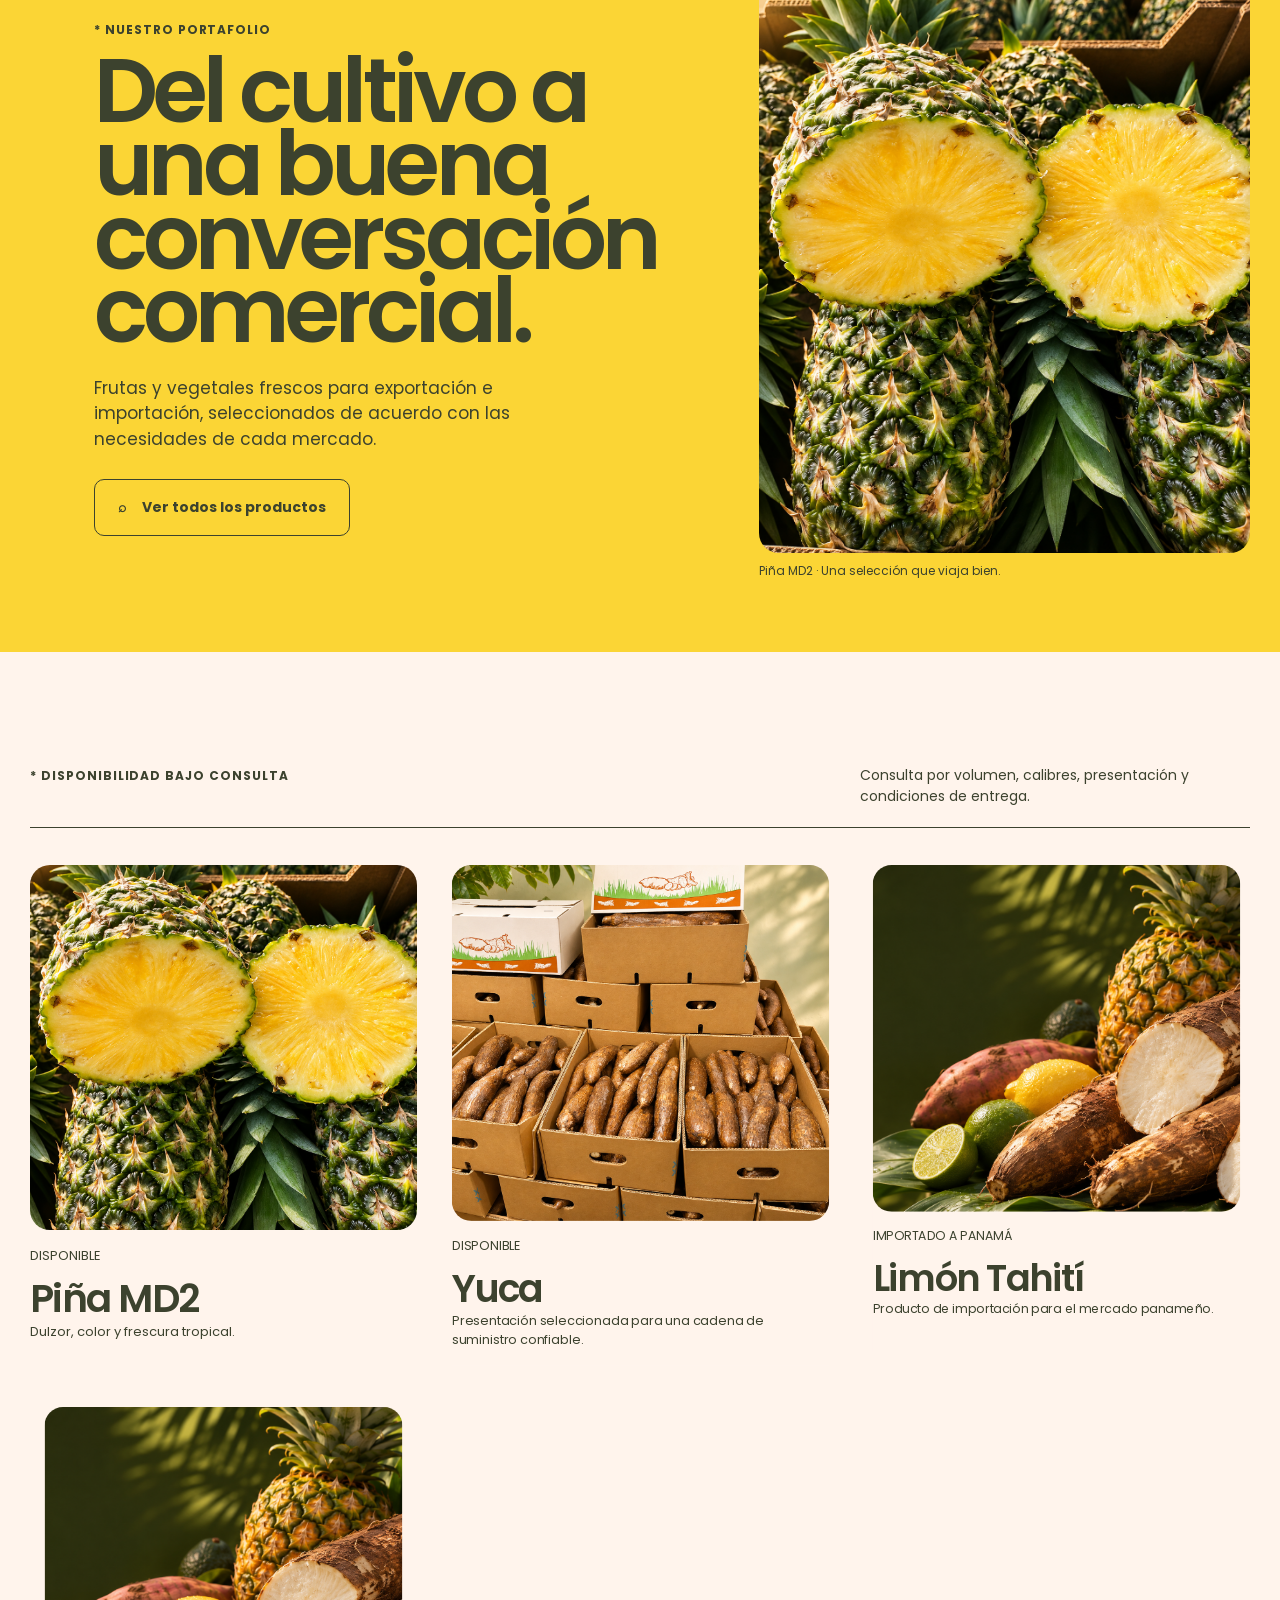
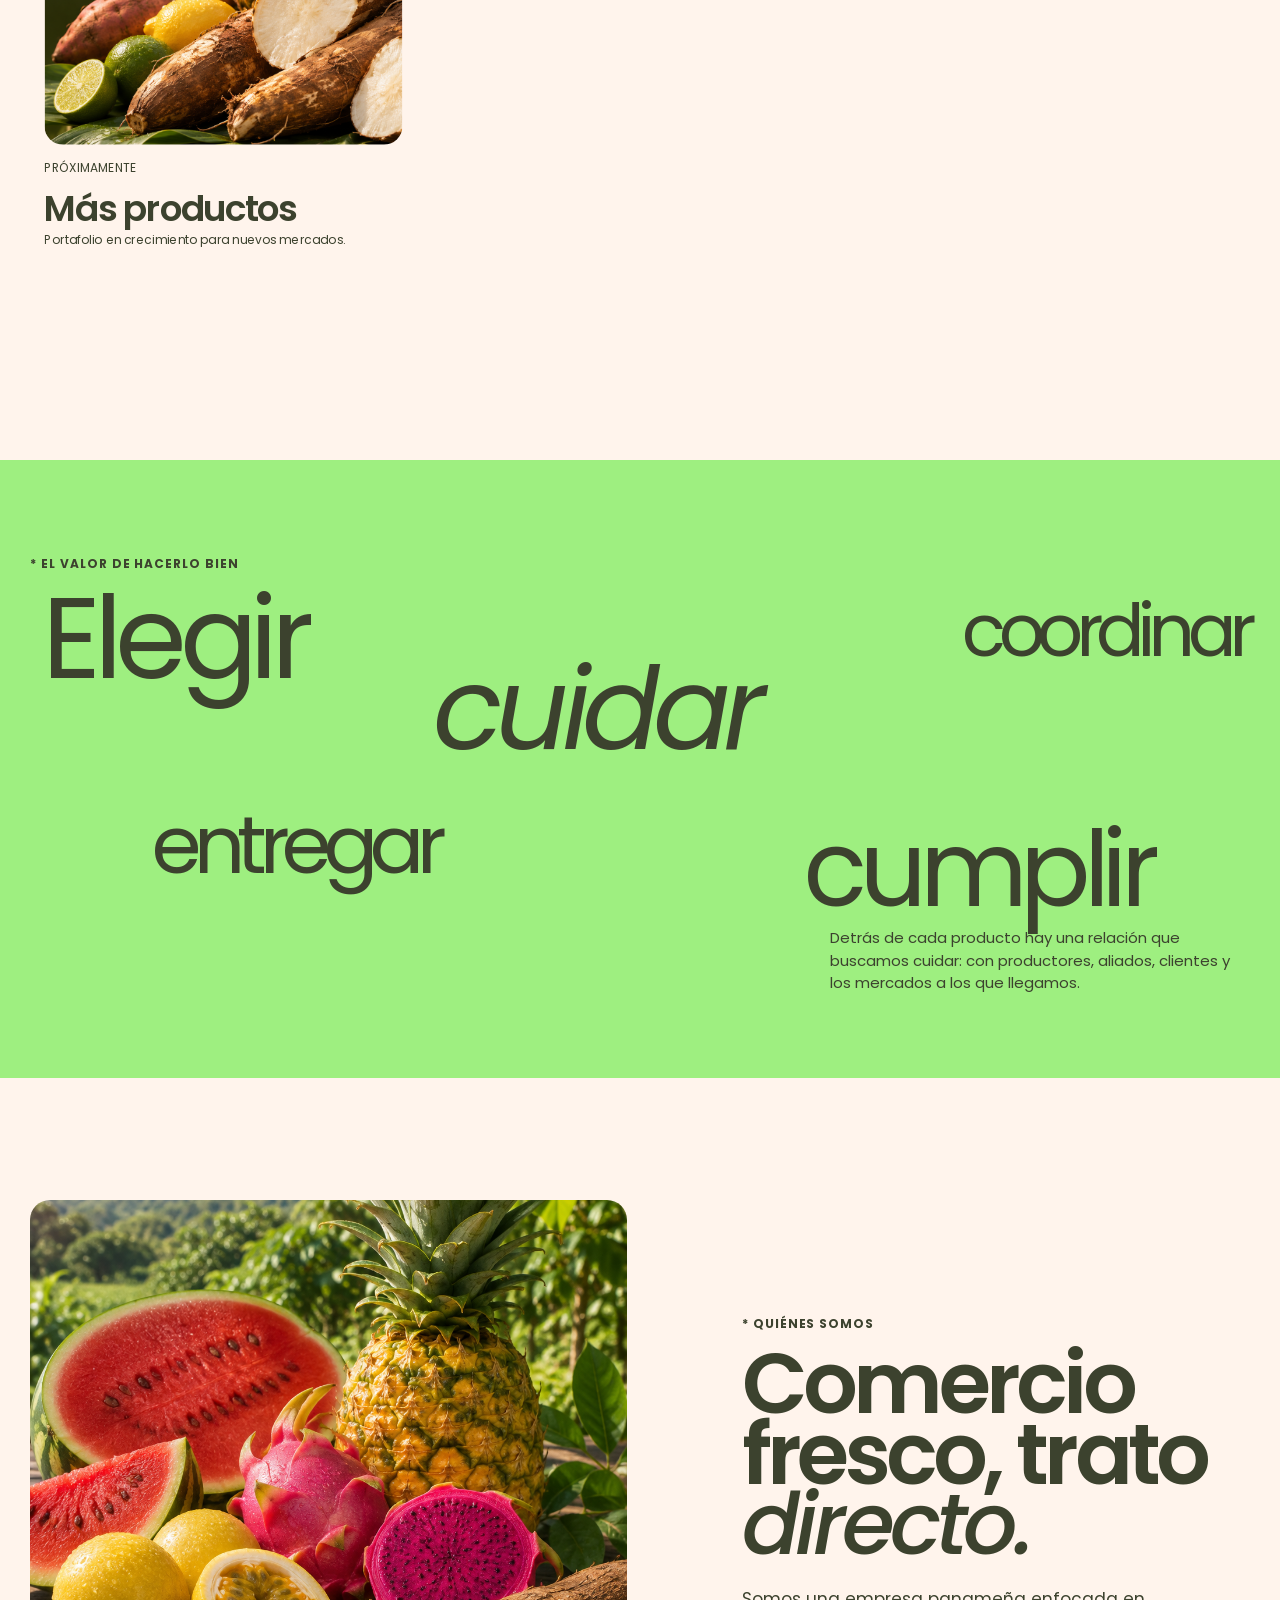
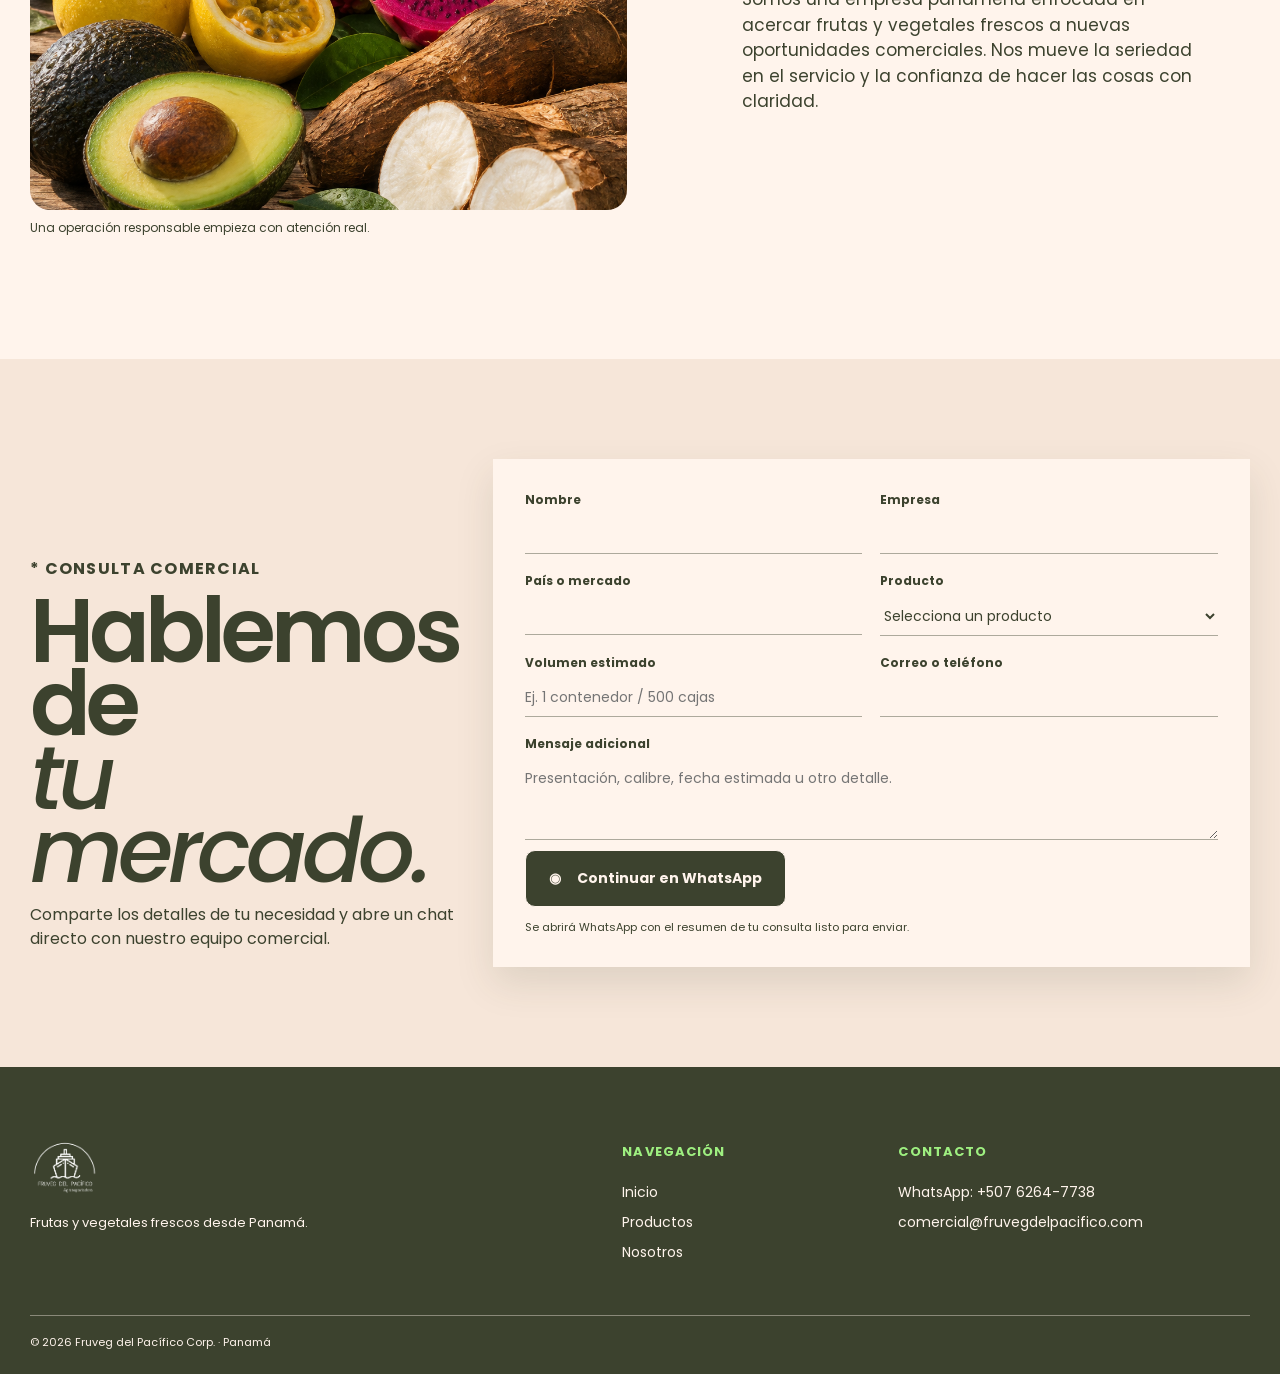
==== commit 5193c905: "Add editorial pineapple image and future products card" ====
--- a/index.html
+++ b/index.html
@@ -41,9 +41,9 @@
 
     <section class="intro-band"><div class="loose-container intro-grid"><p class="micro">* DESDE EL ORIGEN HASTA TU MERCADO</p><h2>Lo fresco no es solo un producto.<br>Es una forma de <em>trabajar.</em></h2><div><p>En Fruveg del Pacífico tratamos cada operación con atención a los detalles: desde la selección del producto hasta la coordinación comercial de la entrega.</p><a class="text-link" href="#nosotros">Conoce nuestra forma de trabajar →</a></div></div></section>
 
-    <section id="productos" class="mustard-band"><div class="loose-container product-feature"><div class="feature-copy"><p class="micro">* NUESTRO PORTAFOLIO</p><h2>Del cultivo a una buena conversación comercial.</h2><p>Frutas y vegetales frescos para exportación e importación, seleccionados de acuerdo con las necesidades de cada mercado.</p><a class="ink-button" href="productos.html"><span aria-hidden="true">⌕</span> Ver todos los productos</a></div><figure><img src="resources/pina-md2-editorial.png" alt="Piña MD2 en cultivo"><figcaption>Piña MD2 · Una selección que viaja bien.</figcaption></figure></div></section>
+    <section id="productos" class="mustard-band"><div class="loose-container product-feature"><div class="feature-copy"><p class="micro">* NUESTRO PORTAFOLIO</p><h2>Del cultivo a una buena conversación comercial.</h2><p>Frutas y vegetales frescos para exportación e importación, seleccionados de acuerdo con las necesidades de cada mercado.</p><a class="ink-button" href="productos.html"><span aria-hidden="true">⌕</span> Ver todos los productos</a></div><figure><img src="resources/pina-md2-fruveg-editorial.png" alt="Piña MD2 fresca, seleccionada para exportación"><figcaption>Piña MD2 · Una selección que viaja bien.</figcaption></figure></div></section>
 
-    <section class="product-notes"><div class="loose-container"><div class="section-top"><p class="micro">* DISPONIBILIDAD BAJO CONSULTA</p><p>Consulta por volumen, calibres, presentación y condiciones de entrega.</p></div><div class="product-row product-row--centered skiper16-stack"><article class="product-card"><img src="resources/pina-md2-editorial.png" alt="Piña MD2 fresca"><p class="tag">DISPONIBLE</p><h3>Piña MD2</h3><p>Dulzor, color y frescura tropical.</p></article><article class="product-card"><img src="resources/yuca-editorial.png" alt="Yuca fresca en cajas de exportación"><p class="tag">DISPONIBLE</p><h3>Yuca</h3><p>Presentación seleccionada para una cadena de suministro confiable.</p></article><article class="product-card"><img class="limon-photo" src="resources/hero-yuca-prominente.png" alt="Limón Tahití fresco"><p class="tag">IMPORTADO A PANAMÁ</p><h3>Limón Tahití</h3><p>Producto de importación para el mercado panameño.</p></article></div></div></section>
+    <section class="product-notes"><div class="loose-container"><div class="section-top"><p class="micro">* DISPONIBILIDAD BAJO CONSULTA</p><p>Consulta por volumen, calibres, presentación y condiciones de entrega.</p></div><div class="product-row product-row--centered skiper16-stack"><article class="product-card"><img src="resources/pina-md2-fruveg-editorial.png" alt="Piña MD2 fresca"><p class="tag">DISPONIBLE</p><h3>Piña MD2</h3><p>Dulzor, color y frescura tropical.</p></article><article class="product-card"><img src="resources/yuca-editorial.png" alt="Yuca fresca en cajas de exportación"><p class="tag">DISPONIBLE</p><h3>Yuca</h3><p>Presentación seleccionada para una cadena de suministro confiable.</p></article><article class="product-card"><img class="limon-photo" src="resources/hero-yuca-prominente.png" alt="Limón Tahití fresco"><p class="tag">IMPORTADO A PANAMÁ</p><h3>Limón Tahití</h3><p>Producto de importación para el mercado panameño.</p></article><article class="product-card future-card"><img src="resources/hero-yuca-prominente.png" alt="Más frutas y vegetales frescos próximamente"><p class="tag">PRÓXIMAMENTE</p><h3>Más productos</h3><p>Portafolio en crecimiento para nuevos mercados.</p></article></div></div></section>
 
     <section class="green-band"><div class="loose-container"><p class="micro">* EL VALOR DE HACERLO BIEN</p><div class="word-cluster" aria-label="Nuestros valores"><span>Elegir</span><span>cuidar</span><span>coordinar</span><span>entregar</span><span>cumplir</span></div><p class="green-note">Detrás de cada producto hay una relación que buscamos cuidar: con productores, aliados, clientes y los mercados a los que llegamos.</p></div></section>
 
--- a/home.css
+++ b/home.css
@@ -41,7 +41,7 @@
 @media(max-width:760px){.hero-reliability{left:17px;bottom:27px;gap:8px;padding:10px 13px;font-size:10px}.reliability-stars{font-size:11px}}
 
 /* Portafolio centrado y formulario comercial dentro de Inicio. */
-.product-row--centered{grid-template-columns:repeat(3,minmax(0,1fr));max-width:1100px;margin:37px auto 0}
+.product-row--centered{grid-template-columns:repeat(4,minmax(0,1fr));max-width:1280px;margin:37px auto 0}
 .product-row--centered article:nth-child(2),.product-row--centered article:nth-child(3){padding-top:0}
 .product-row--centered .limon-photo{object-position:38% 76%}
 .home-contact-form{grid-column:span 2;padding:32px;background:var(--cream);box-shadow:0 16px 36px rgba(60,66,46,.13)}
@@ -53,3 +53,47 @@
 .home-contact-form .cream-button:hover{background:var(--cta);color:var(--ink)}
 .home-contact-form .form-note{margin:12px 0 0;font-size:11px}
 @media(max-width:760px){.product-row--centered{grid-template-columns:1fr;margin-top:37px}.home-contact-form{grid-column:auto;padding:25px 20px}.home-form-grid{grid-template-columns:1fr;gap:16px}}
+
+/* Escala intermedia: portátiles compactos y pantallas de escritorio angostas. */
+@media (min-width:761px) and (max-width:1200px){
+  .loose-container,.nav-wrap,.hero-content{width:min(100% - 48px,1370px)}
+  .figma-home-hero .hero-content{padding-top:clamp(120px,16vh,155px);padding-bottom:118px}
+  .hero h1{font-size:clamp(64px,8vw,98px);line-height:.82;margin:18px 0 30px}
+  .hero-bottom p{max-width:360px;font-size:15px}
+  .hero-reliability{bottom:26px}
+  .intro-band{padding:92px 0 84px}
+  .intro-grid{grid-template-columns:.48fr 1.3fr .8fr;gap:28px}
+  .intro-grid h2,.feature-copy h2,.story-split h2,.contact-layout h2{font-size:clamp(50px,6.3vw,76px);line-height:.88}
+  .intro-grid>div p,.feature-copy>p:not(.micro),.story-split p:not(.micro){font-size:15px}
+  .product-feature,.story-split{gap:5vw}
+  .product-feature img{height:480px}
+  .story-split img{height:500px}
+  .contact-band{padding:82px 0}
+  .footer-grid{gap:24px}
+}
+@media (min-width:761px) and (max-width:980px){
+  .figma-home-header #main-nav{gap:25px}
+  .intro-grid{grid-template-columns:.42fr 1fr}
+  .intro-grid>div{grid-column:2;padding-top:0}
+  .product-feature,.story-split{gap:32px}
+  .feature-copy h2{font-size:clamp(48px,6.4vw,64px)}
+  .product-feature img{height:425px}
+  .story-split img{height:450px}
+  .footer-grid{grid-template-columns:1.25fr .75fr 1fr}
+  .product-row--centered{grid-template-columns:repeat(2,minmax(0,1fr));max-width:650px}
+}
+@media (min-width:761px) and (max-height:820px){
+  .figma-home-hero .hero-content{padding-top:112px;padding-bottom:105px}
+  .hero h1{font-size:clamp(62px,7.5vw,88px);margin-bottom:24px}
+  .hero-bottom p{margin-bottom:17px}
+}
+
+/* El contenido del pie nunca desborda en dispositivos estrechos. */
+footer .footer-grid,footer .footer-grid>div{min-width:0}
+footer .footer-grid a{max-width:100%;overflow-wrap:anywhere}
+@media(max-width:760px){
+  footer{overflow:hidden;padding-top:48px}
+  footer .wordmark{width:150px;height:58px;flex-basis:150px}
+  .footer-grid{padding-bottom:34px}
+  .copyright{overflow-wrap:anywhere}
+}
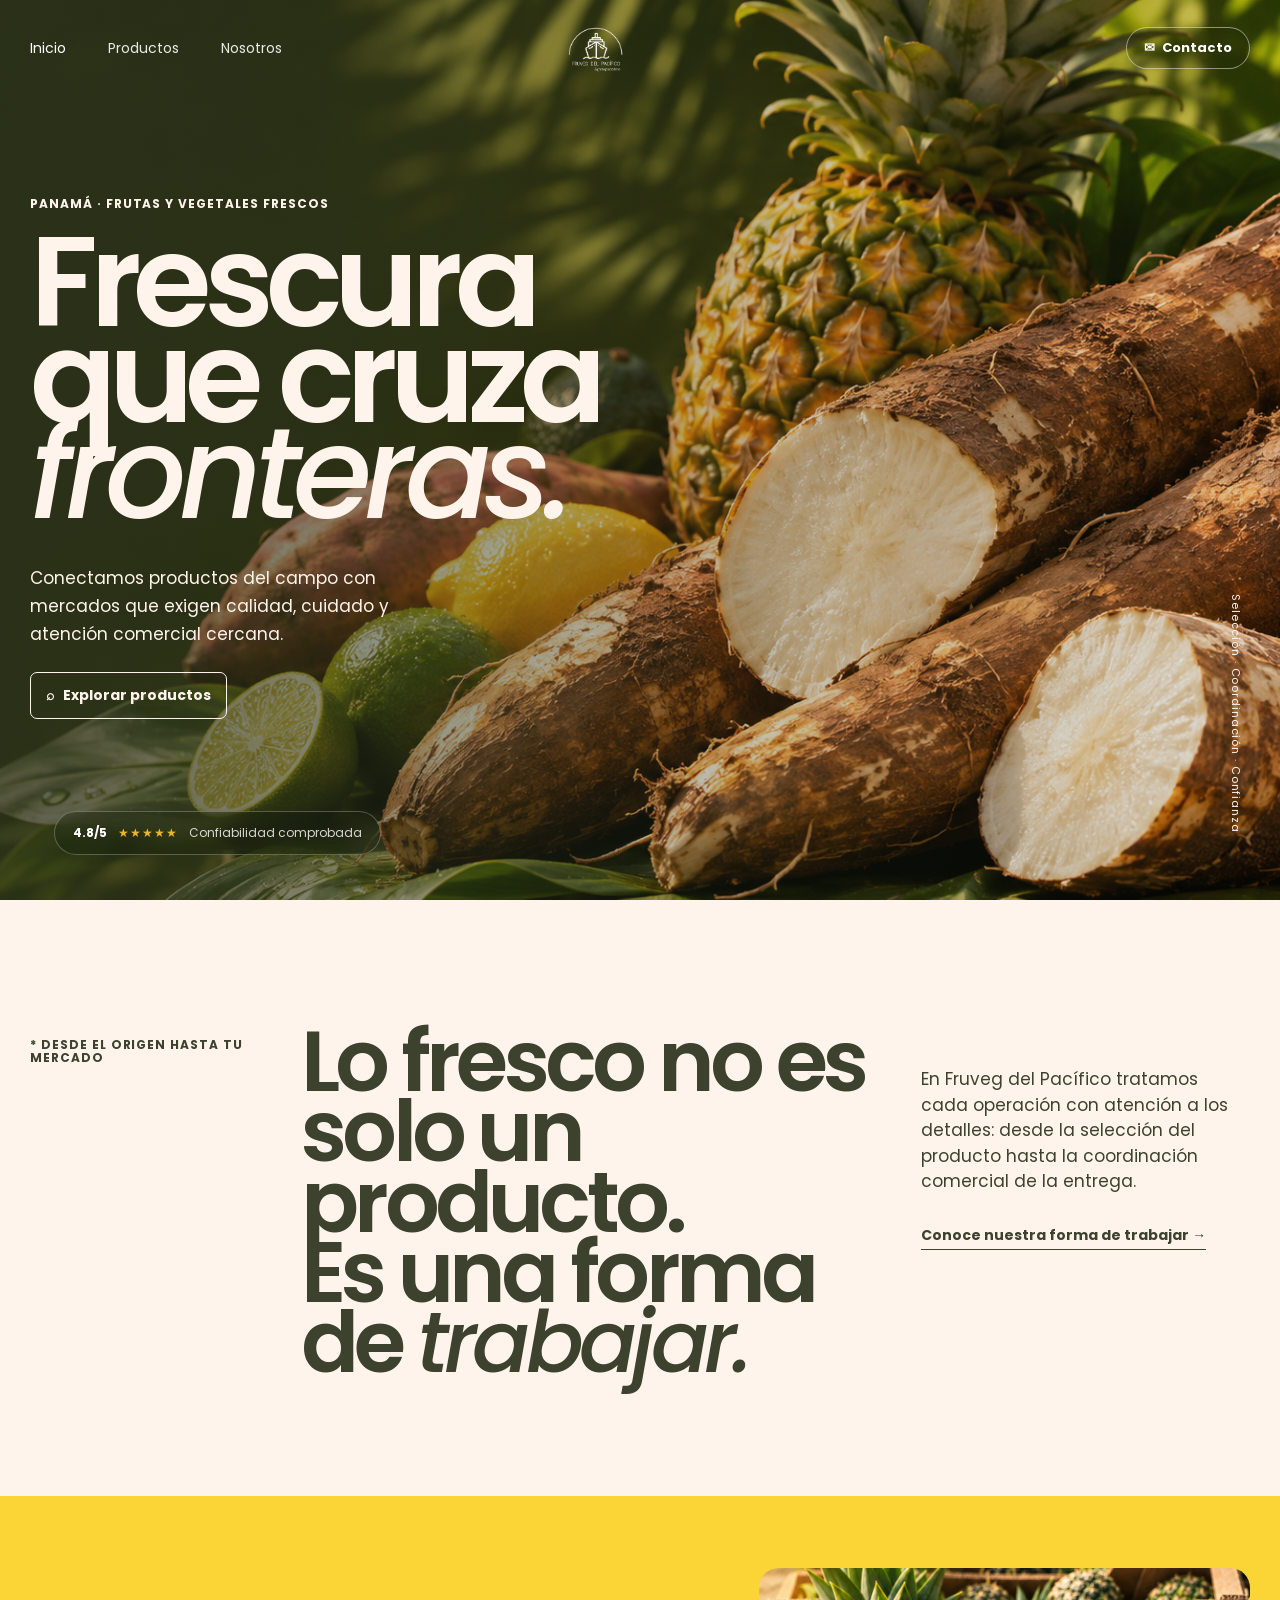
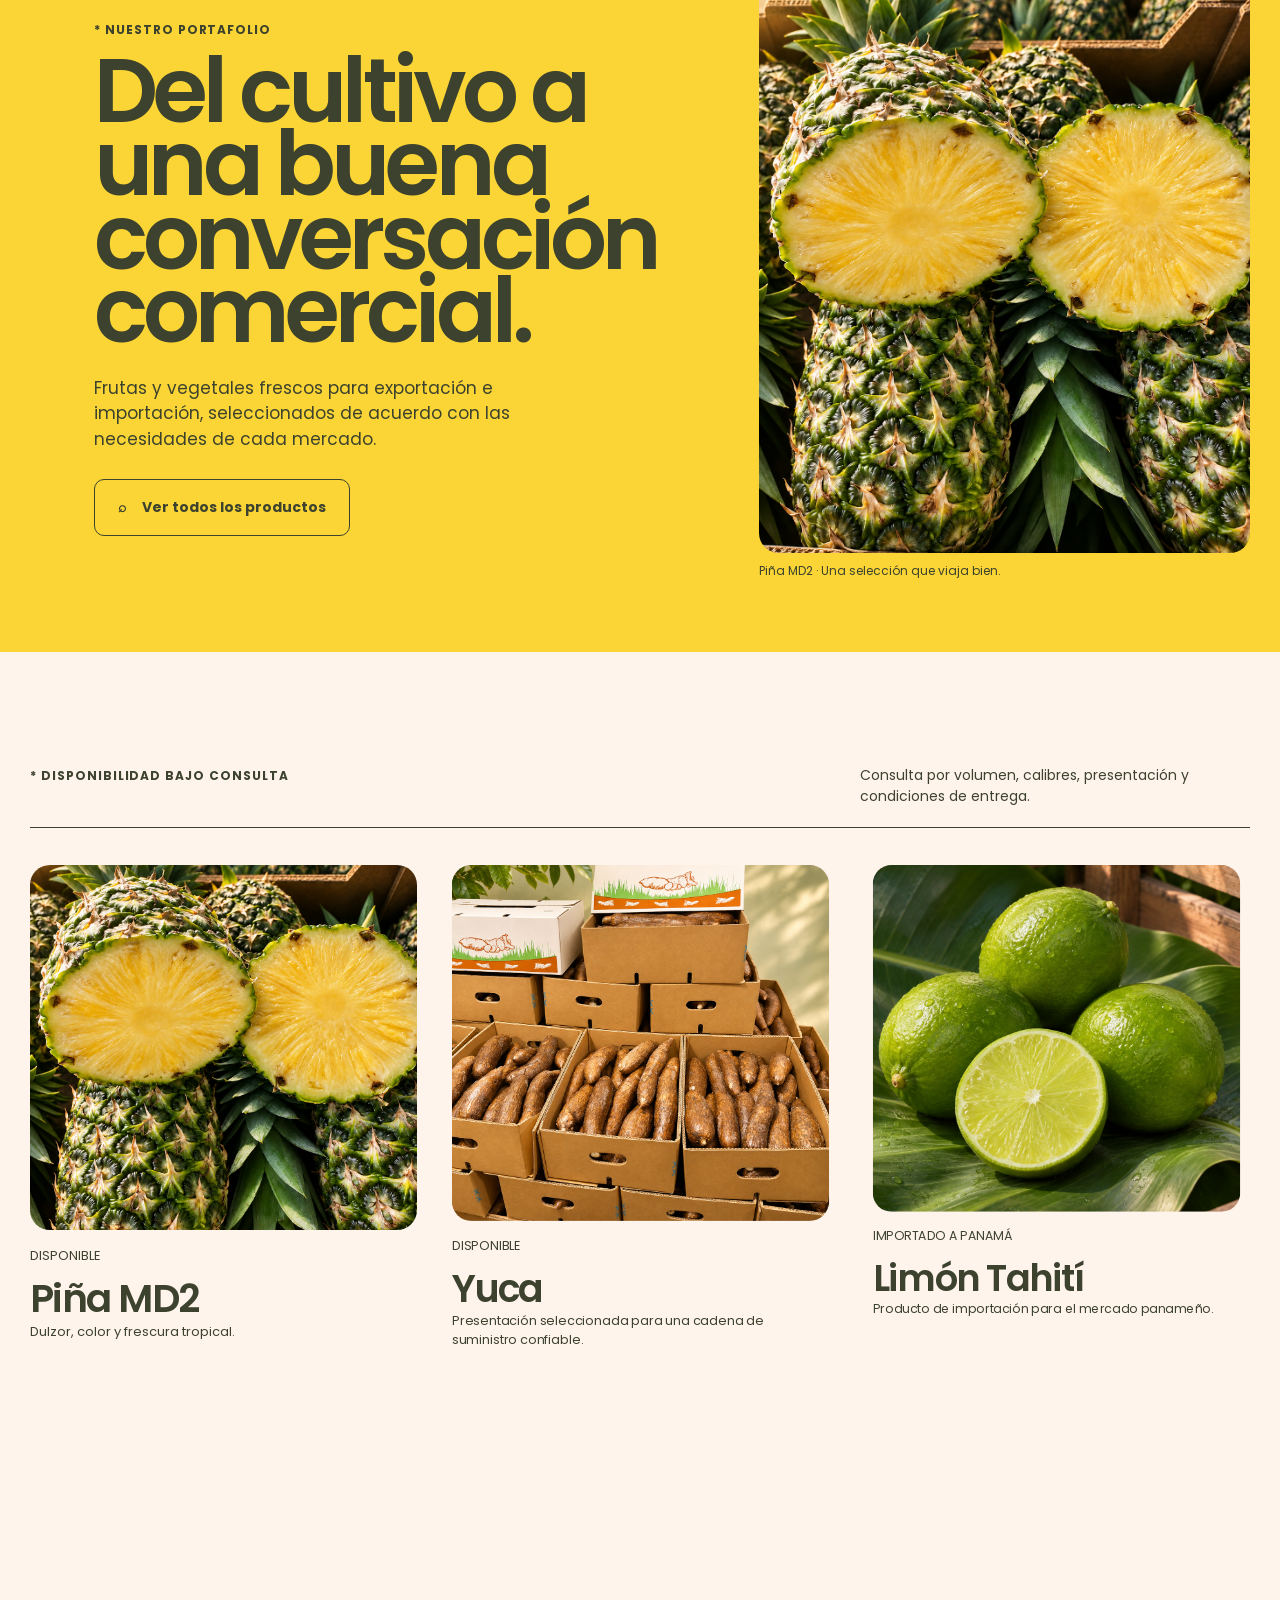
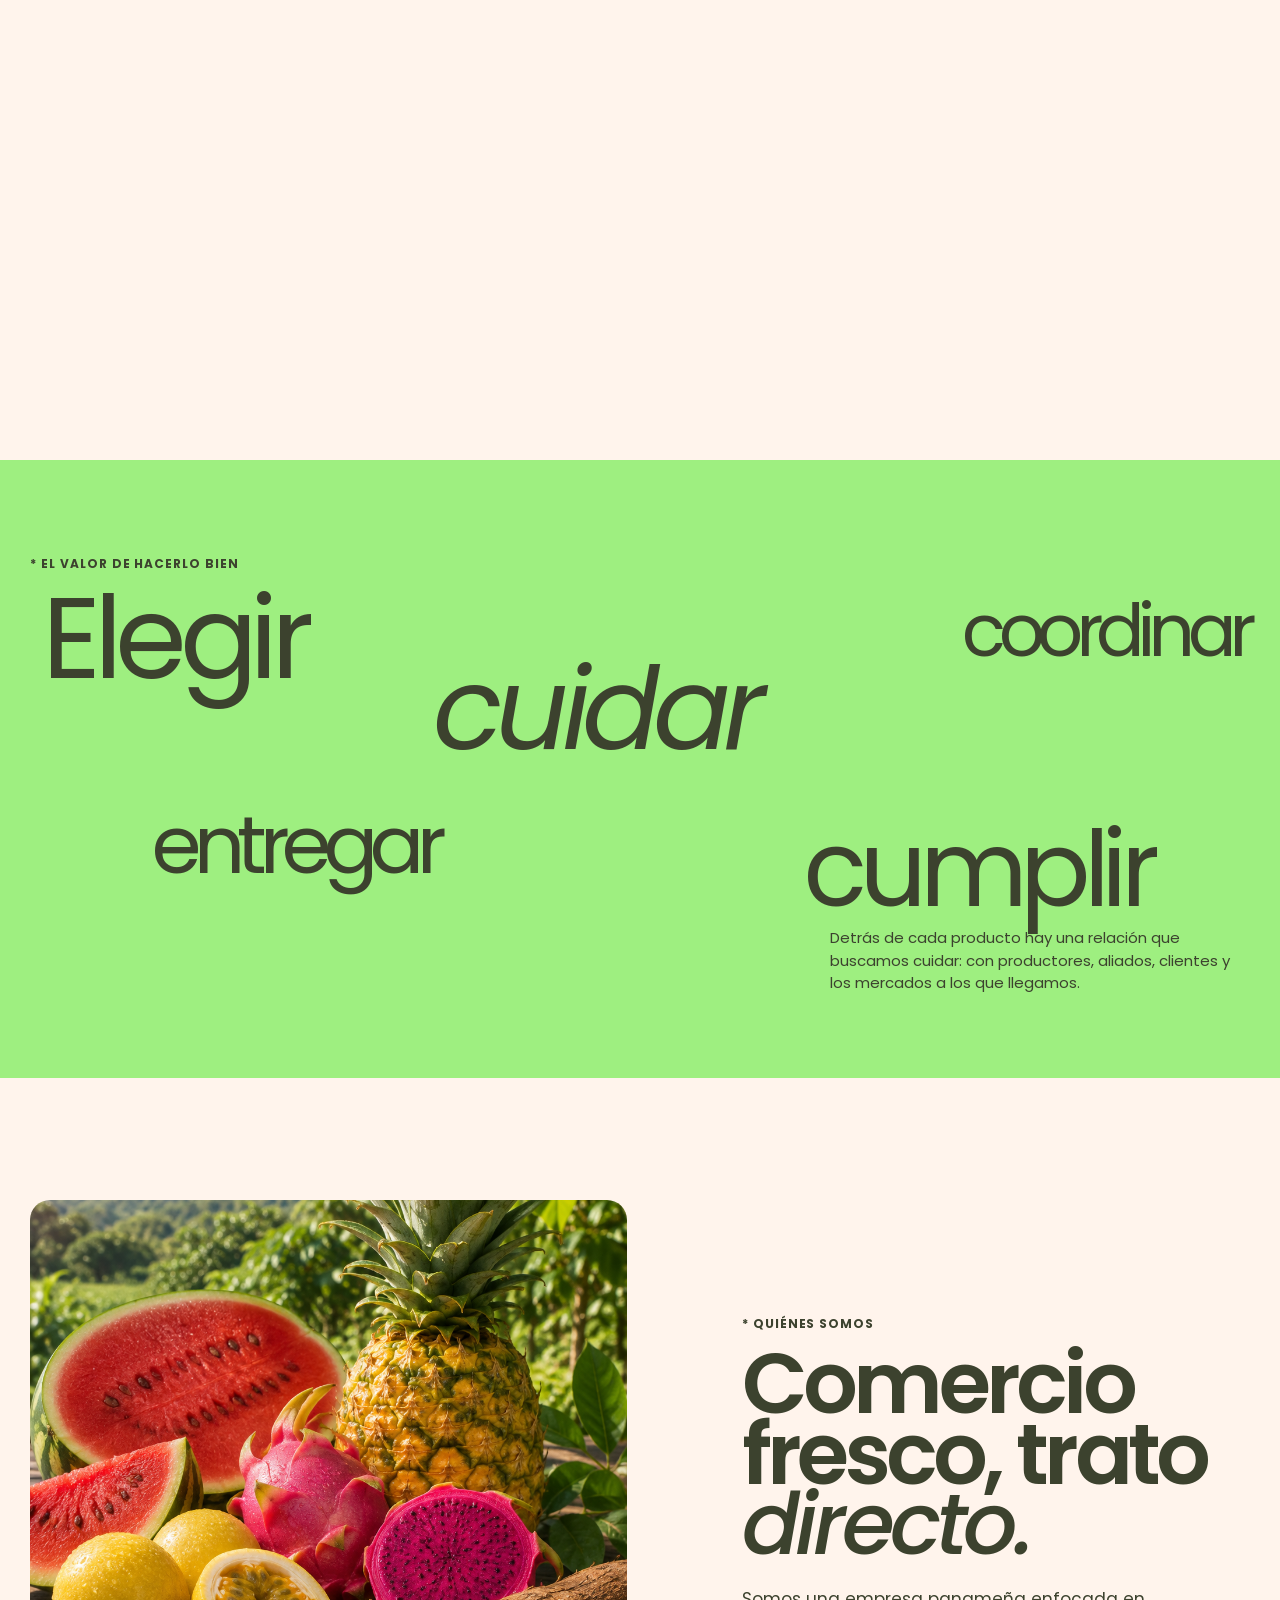
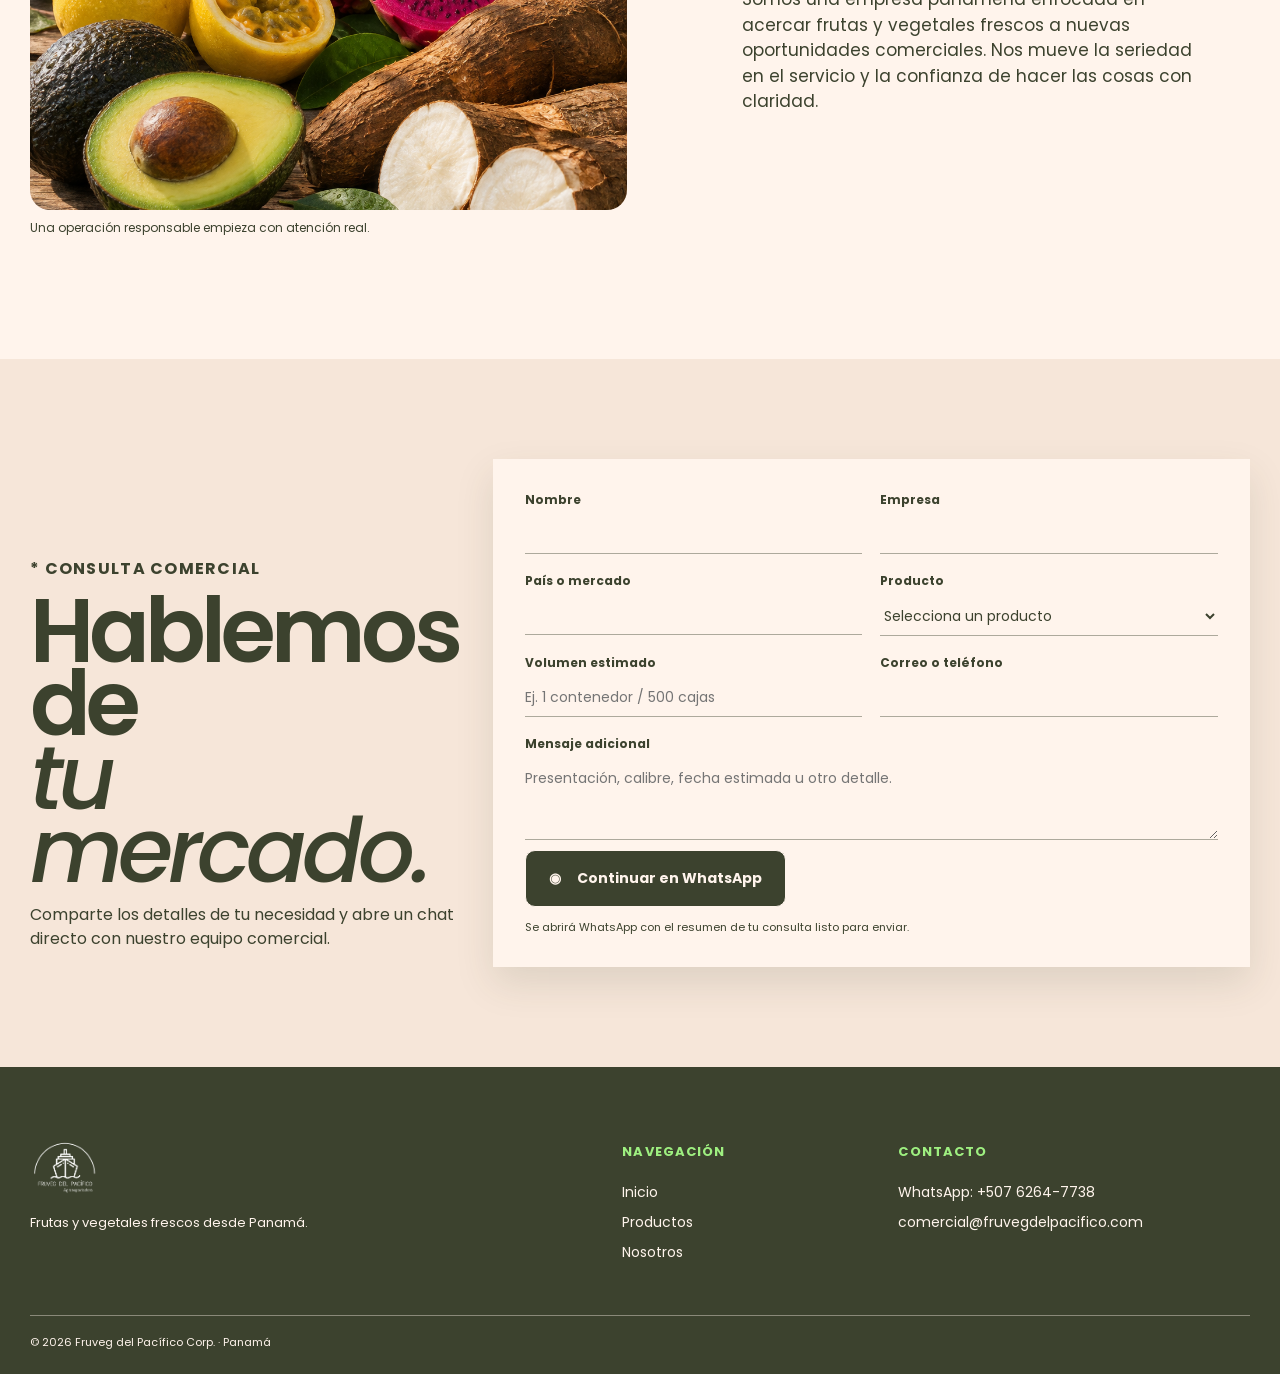
==== commit ecb32518: "Refine portfolio imagery and future products overlay" ====
--- a/index.html
+++ b/index.html
@@ -41,9 +41,9 @@
 
     <section class="intro-band"><div class="loose-container intro-grid"><p class="micro">* DESDE EL ORIGEN HASTA TU MERCADO</p><h2>Lo fresco no es solo un producto.<br>Es una forma de <em>trabajar.</em></h2><div><p>En Fruveg del Pacífico tratamos cada operación con atención a los detalles: desde la selección del producto hasta la coordinación comercial de la entrega.</p><a class="text-link" href="#nosotros">Conoce nuestra forma de trabajar →</a></div></div></section>
 
-    <section id="productos" class="mustard-band"><div class="loose-container product-feature"><div class="feature-copy"><p class="micro">* NUESTRO PORTAFOLIO</p><h2>Del cultivo a una buena conversación comercial.</h2><p>Frutas y vegetales frescos para exportación e importación, seleccionados de acuerdo con las necesidades de cada mercado.</p><a class="ink-button" href="productos.html"><span aria-hidden="true">⌕</span> Ver todos los productos</a></div><figure><img src="resources/pina-md2-fruveg-editorial.png" alt="Piña MD2 fresca, seleccionada para exportación"><figcaption>Piña MD2 · Una selección que viaja bien.</figcaption></figure></div></section>
+    <section id="productos" class="mustard-band"><div class="loose-container product-feature"><div class="feature-copy"><p class="micro">* NUESTRO PORTAFOLIO</p><h2>Del cultivo a una buena conversación comercial.</h2><p>Frutas y vegetales frescos para exportación e importación, seleccionados de acuerdo con las necesidades de cada mercado.</p><a class="ink-button" href="productos.html"><span aria-hidden="true">⌕</span> Ver todos los productos</a></div><figure><img src="resources/pina-md2-natural-editorial.png" alt="Piña MD2 fresca, seleccionada para exportación"><figcaption>Piña MD2 · Una selección que viaja bien.</figcaption></figure></div></section>
 
-    <section class="product-notes"><div class="loose-container"><div class="section-top"><p class="micro">* DISPONIBILIDAD BAJO CONSULTA</p><p>Consulta por volumen, calibres, presentación y condiciones de entrega.</p></div><div class="product-row product-row--centered skiper16-stack"><article class="product-card"><img src="resources/pina-md2-fruveg-editorial.png" alt="Piña MD2 fresca"><p class="tag">DISPONIBLE</p><h3>Piña MD2</h3><p>Dulzor, color y frescura tropical.</p></article><article class="product-card"><img src="resources/yuca-editorial.png" alt="Yuca fresca en cajas de exportación"><p class="tag">DISPONIBLE</p><h3>Yuca</h3><p>Presentación seleccionada para una cadena de suministro confiable.</p></article><article class="product-card"><img class="limon-photo" src="resources/hero-yuca-prominente.png" alt="Limón Tahití fresco"><p class="tag">IMPORTADO A PANAMÁ</p><h3>Limón Tahití</h3><p>Producto de importación para el mercado panameño.</p></article><article class="product-card future-card"><img src="resources/hero-yuca-prominente.png" alt="Más frutas y vegetales frescos próximamente"><p class="tag">PRÓXIMAMENTE</p><h3>Más productos</h3><p>Portafolio en crecimiento para nuevos mercados.</p></article></div></div></section>
+    <section class="product-notes"><div class="loose-container"><div class="section-top"><p class="micro">* DISPONIBILIDAD BAJO CONSULTA</p><p>Consulta por volumen, calibres, presentación y condiciones de entrega.</p></div><div class="product-row product-row--centered skiper16-stack"><article class="product-card"><img src="resources/pina-md2-natural-editorial.png" alt="Piña MD2 fresca"><p class="tag">DISPONIBLE</p><h3>Piña MD2</h3><p>Dulzor, color y frescura tropical.</p></article><article class="product-card"><img src="resources/yuca-editorial.png" alt="Yuca fresca en cajas de exportación"><p class="tag">DISPONIBLE</p><h3>Yuca</h3><p>Presentación seleccionada para una cadena de suministro confiable.</p></article><article class="product-card"><img class="limon-photo" src="resources/limon-tahiti-editorial.png" alt="Limón Tahití fresco"><p class="tag">IMPORTADO A PANAMÁ</p><h3>Limón Tahití</h3><p>Producto de importación para el mercado panameño.</p></article><article class="product-card future-card"><div class="future-product-image"><img src="resources/mas-productos-editorial.png" alt="Más frutas y vegetales frescos próximamente"><span>Próximamente</span></div><p class="tag">PRÓXIMAMENTE</p><h3>Más productos</h3><p>Portafolio en crecimiento para nuevos mercados.</p></article></div></div></section>
 
     <section class="green-band"><div class="loose-container"><p class="micro">* EL VALOR DE HACERLO BIEN</p><div class="word-cluster" aria-label="Nuestros valores"><span>Elegir</span><span>cuidar</span><span>coordinar</span><span>entregar</span><span>cumplir</span></div><p class="green-note">Detrás de cada producto hay una relación que buscamos cuidar: con productores, aliados, clientes y los mercados a los que llegamos.</p></div></section>
 
--- a/home.css
+++ b/home.css
@@ -43,7 +43,7 @@
 /* Portafolio centrado y formulario comercial dentro de Inicio. */
 .product-row--centered{grid-template-columns:repeat(4,minmax(0,1fr));max-width:1280px;margin:37px auto 0}
 .product-row--centered article:nth-child(2),.product-row--centered article:nth-child(3){padding-top:0}
-.product-row--centered .limon-photo{object-position:38% 76%}
+.product-row--centered .limon-photo{object-position:center}
 .home-contact-form{grid-column:span 2;padding:32px;background:var(--cream);box-shadow:0 16px 36px rgba(60,66,46,.13)}
 .home-form-grid{display:grid;grid-template-columns:1fr 1fr;gap:18px;margin-bottom:18px}
 .home-contact-form label{display:flex;flex-direction:column;gap:7px;font-size:12px;font-weight:700}
@@ -53,6 +53,10 @@
 .home-contact-form .cream-button:hover{background:var(--cta);color:var(--ink)}
 .home-contact-form .form-note{margin:12px 0 0;font-size:11px}
 @media(max-width:760px){.product-row--centered{grid-template-columns:1fr;margin-top:37px}.home-contact-form{grid-column:auto;padding:25px 20px}.home-form-grid{grid-template-columns:1fr;gap:16px}}
+.future-product-image{position:relative;overflow:hidden;border-radius:20px}
+.future-product-image img{margin:0}
+.future-product-image::after{position:absolute;inset:0;content:"";background:linear-gradient(180deg,rgba(20,35,17,.08),rgba(20,35,17,.72))}
+.future-product-image span{position:absolute;z-index:1;top:50%;left:50%;color:var(--cream);font-size:clamp(20px,2.1vw,30px);font-weight:600;letter-spacing:-.04em;text-shadow:0 2px 16px rgba(0,0,0,.45);transform:translate(-50%,-50%)}
 
 /* Escala intermedia: portátiles compactos y pantallas de escritorio angostas. */
 @media (min-width:761px) and (max-width:1200px){
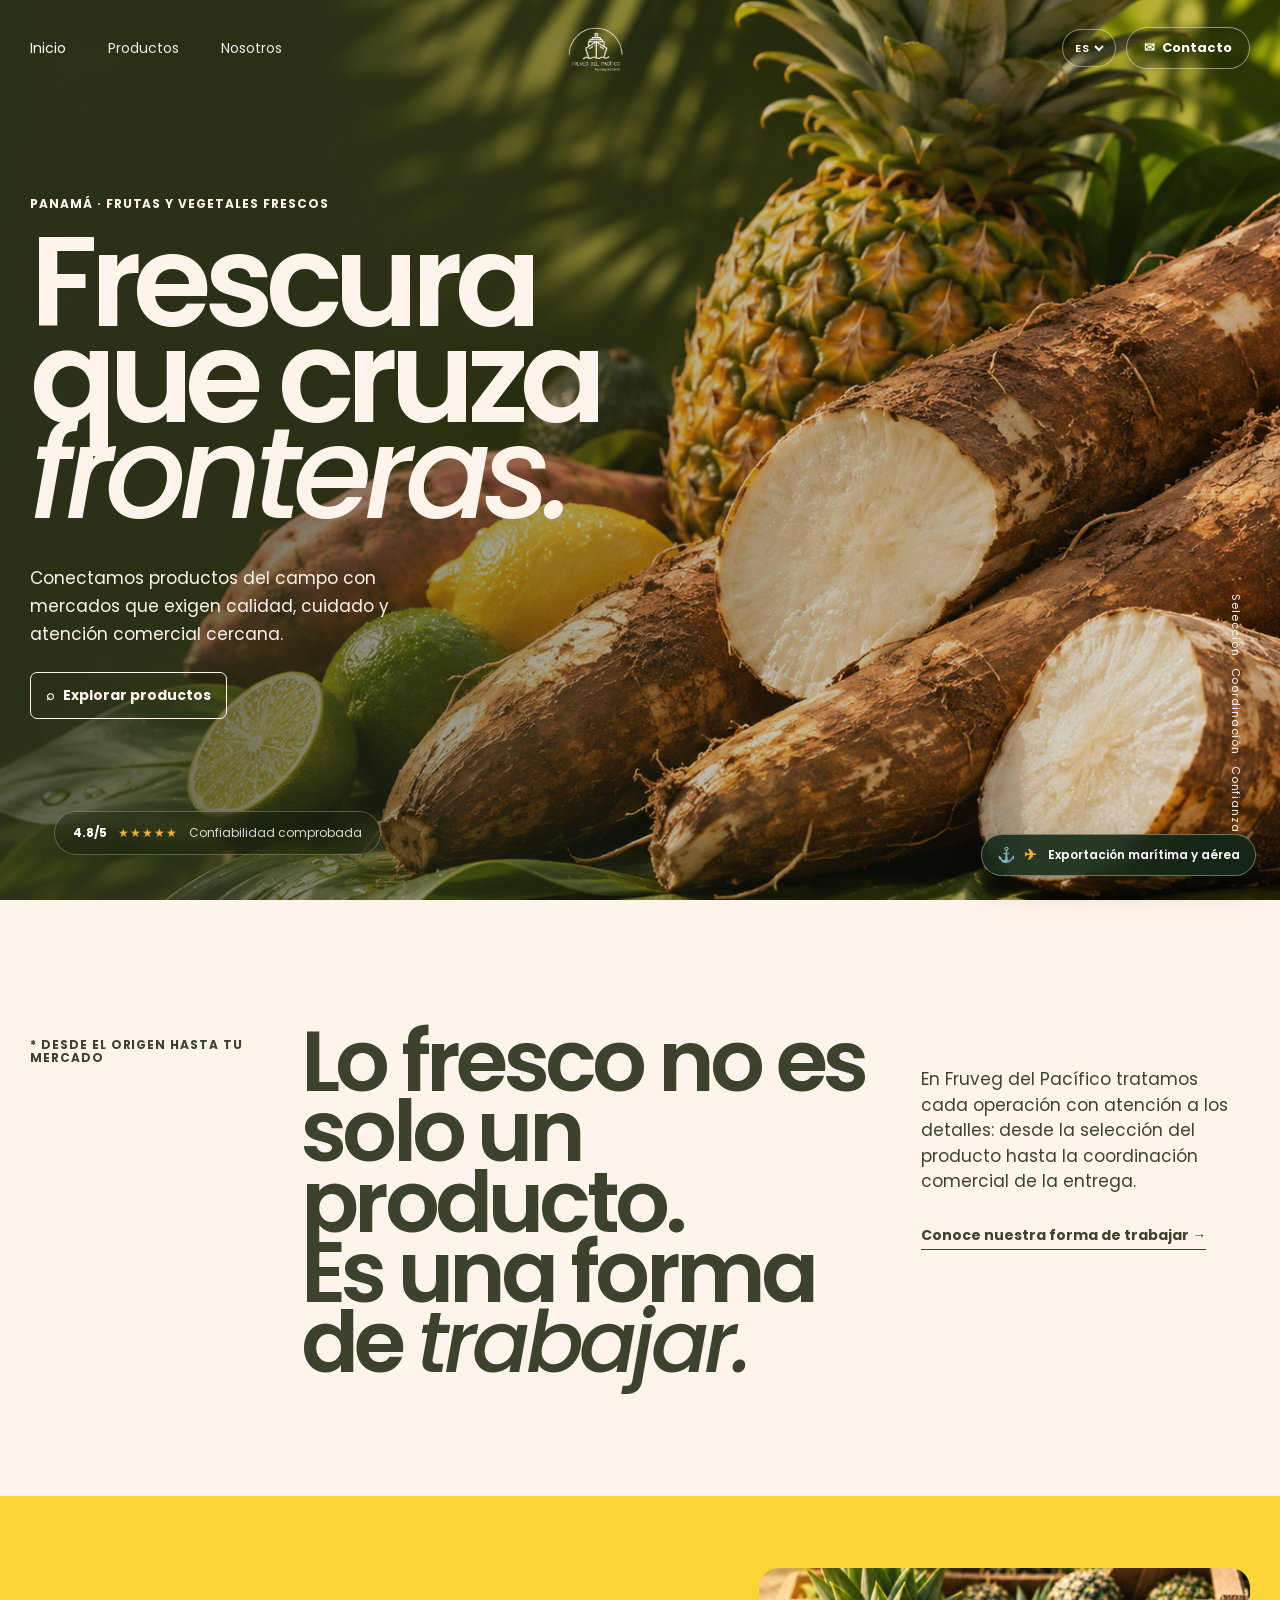
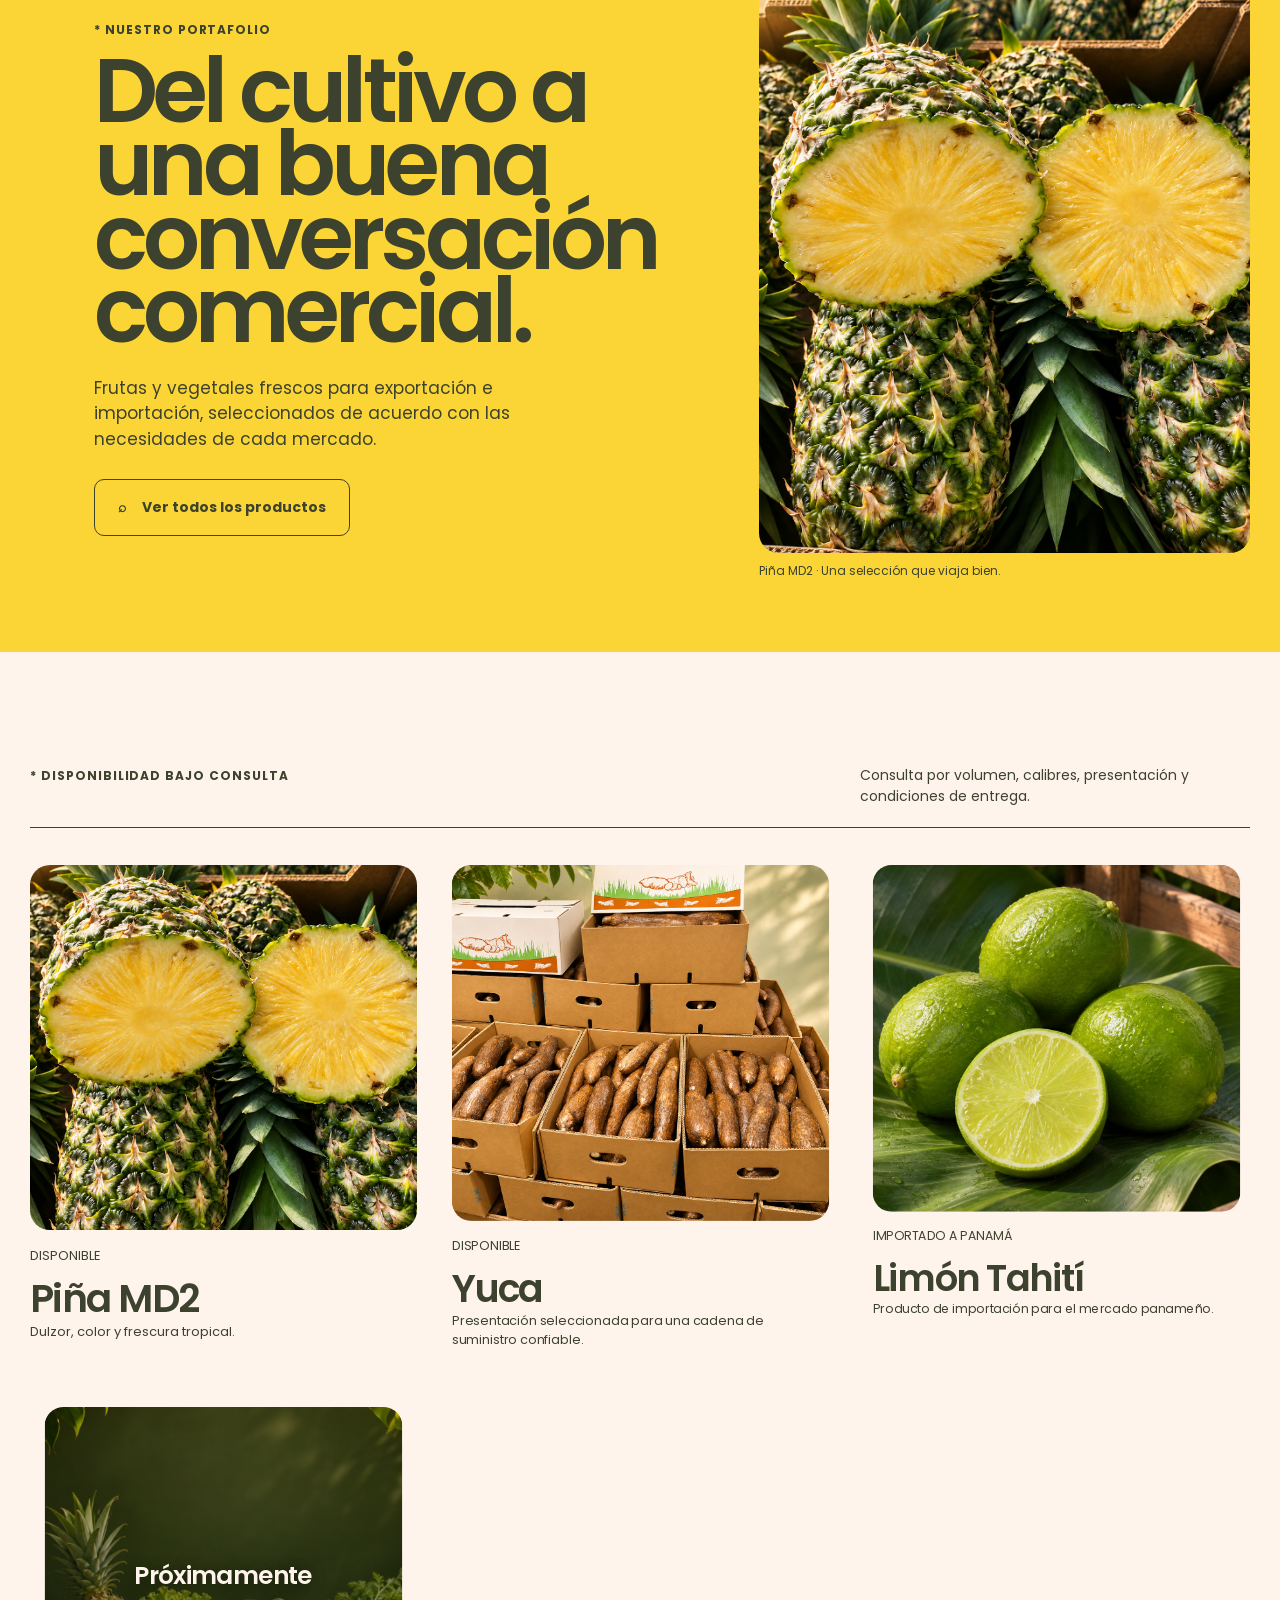
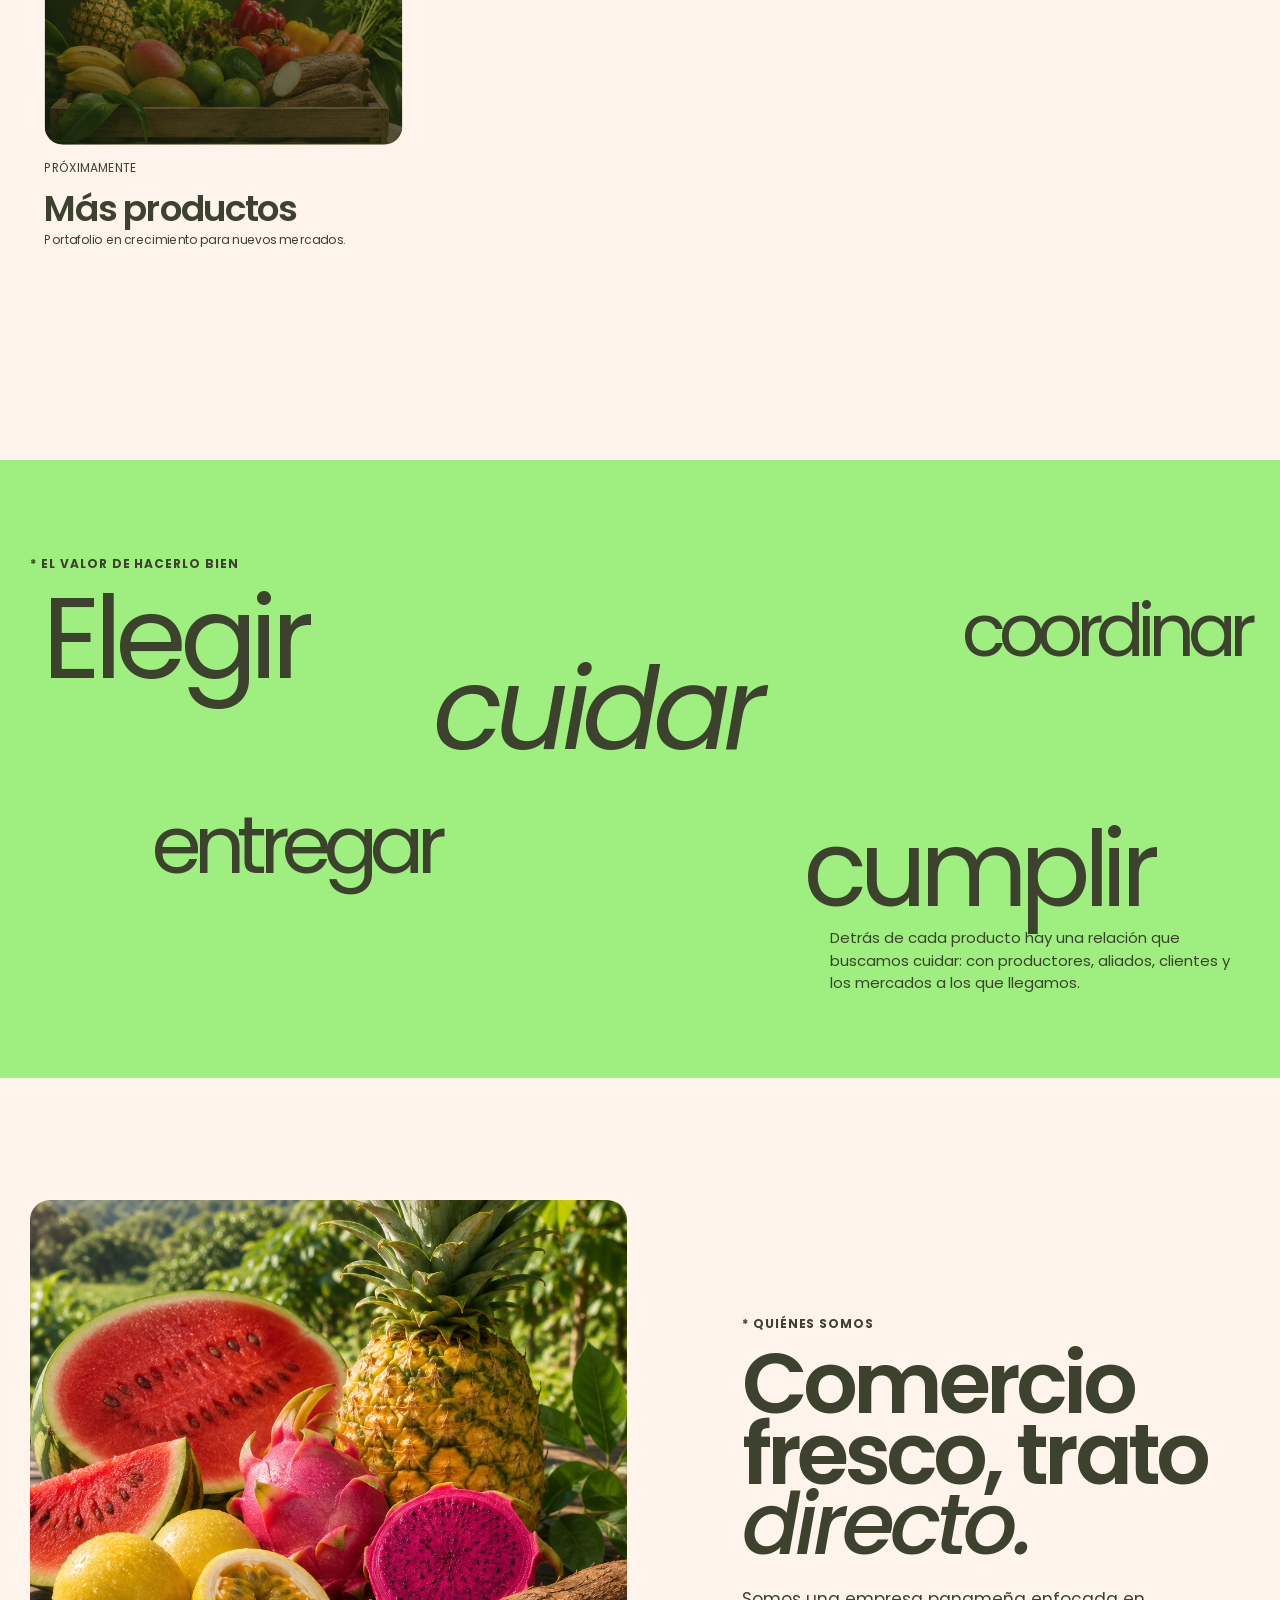
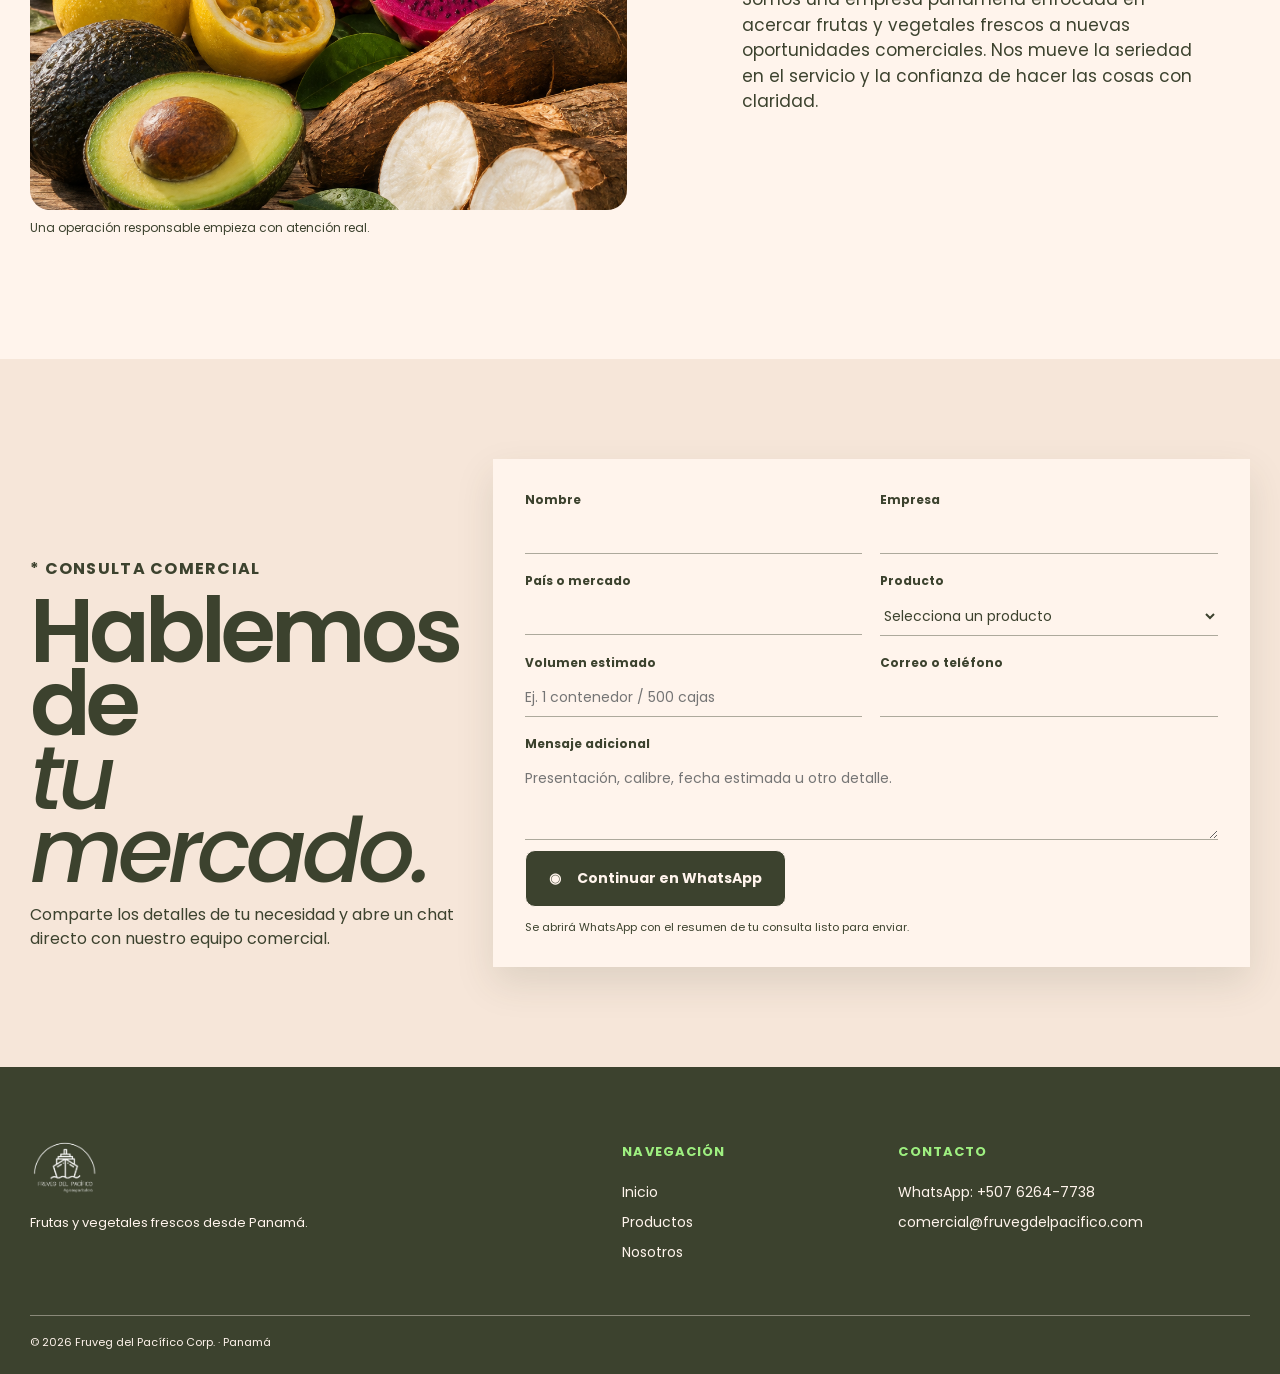
==== commit 55e085d2: "Add shipping banner and language selector" ====
--- a/index.html
+++ b/index.html
@@ -13,6 +13,7 @@
   <link rel="stylesheet" href="home.css">
   <link rel="stylesheet" href="branding.css">
   <link rel="stylesheet" href="enhancements.css">
+  <link rel="stylesheet" href="ui.css">
 </head>
 <body>
   <div class="skiper10-preloader" aria-label="Cargando sitio"><div class="skiper10-stairs" aria-hidden="true"><i></i><i></i><i></i><i></i><i></i><i></i></div><img class="skiper10-mark" src="resources/logo-olive.png" alt=""></div>
@@ -22,7 +23,7 @@
     <div class="nav-wrap">
       <nav id="main-nav" aria-label="Navegación principal"><a class="active" href="#inicio">Inicio</a><a href="productos.html">Productos</a><a href="#nosotros">Nosotros</a></nav>
       <a class="wordmark" href="#inicio" aria-label="Fruveg del Pacífico, inicio"><span>Fruveg</span><small>del Pacífico</small></a>
-      <div class="header-tools"><a class="contact-pill" href="#contacto"><span aria-hidden="true">✉</span><span class="button-label">Contacto</span></a><button class="mobile-menu" aria-expanded="false" aria-controls="main-nav" aria-label="Abrir menú"><span aria-hidden="true">☰</span><span class="button-label">Menú</span></button></div>
+      <div class="header-tools"><label class="language-switch" aria-label="Seleccionar idioma"><select data-language-selector><option value="es">ES</option><option value="en">EN</option></select></label><a class="contact-pill" href="#contacto"><span aria-hidden="true">✉</span><span class="button-label">Contacto</span></a><button class="mobile-menu" aria-expanded="false" aria-controls="main-nav" aria-label="Abrir menú"><span aria-hidden="true">☰</span><span class="button-label">Menú</span></button></div>
     </div>
   </header>
 
@@ -53,7 +54,9 @@
   </main>
 
   <footer><div class="loose-container footer-grid"><div><a class="wordmark" href="#inicio"><span>Fruveg</span><small>del Pacífico</small></a><p>Frutas y vegetales frescos desde Panamá.</p></div><div><p class="micro">NAVEGACIÓN</p><a href="#inicio">Inicio</a><a href="productos.html">Productos</a><a href="#nosotros">Nosotros</a></div><div><p class="micro">CONTACTO</p><a href="https://wa.me/50762647738" target="_blank" rel="noopener">WhatsApp: +507 6264-7738</a><a href="mailto:comercial@fruvegdelpacifico.com">comercial@fruvegdelpacifico.com</a></div></div><div class="loose-container copyright">© 2026 Fruveg del Pacífico Corp. · Panamá</div></footer>
+  <div class="shipping-banner" role="status"><span aria-hidden="true">⚓ ✈</span><span>Exportación marítima y aérea</span></div>
   <script src="formulario.js"></script>
+  <script src="idioma.js"></script>
   <script src="landing.js"></script>
 </body>
 </html>
--- a/ui.css
+++ b/ui.css
@@ -0,0 +1,7 @@
+.language-switch{display:inline-flex;align-items:center;min-height:38px;padding:0 8px;border:1px solid rgba(255,255,255,.45);border-radius:999px;background:rgba(9,18,10,.18);color:#fff}
+.language-switch select{border:0;outline:0;background:transparent;color:inherit;font:600 11px Poppins,Arial,sans-serif;letter-spacing:.06em;cursor:pointer}
+.language-switch option{background:#173424;color:#fff}
+.contact-tools{justify-self:end;display:flex;align-items:center;gap:10px}
+.shipping-banner{position:fixed;z-index:30;right:24px;bottom:24px;display:flex;align-items:center;gap:9px;max-width:calc(100% - 48px);padding:11px 15px;border:1px solid rgba(255,255,255,.35);border-radius:999px;background:rgba(20,40,24,.88);box-shadow:0 12px 28px rgba(0,0,0,.2);color:#fff;backdrop-filter:blur(12px);font:600 12px/1.2 Poppins,Arial,sans-serif}
+.shipping-banner span:first-child{color:#f5b234;font-size:15px;letter-spacing:2px}
+@media(max-width:760px){.language-switch{min-height:36px;padding:0 6px}.shipping-banner{right:auto;bottom:14px;left:17px;max-width:calc(100% - 34px);padding:10px 13px;font-size:10px}.shipping-banner span:first-child{font-size:13px}}
